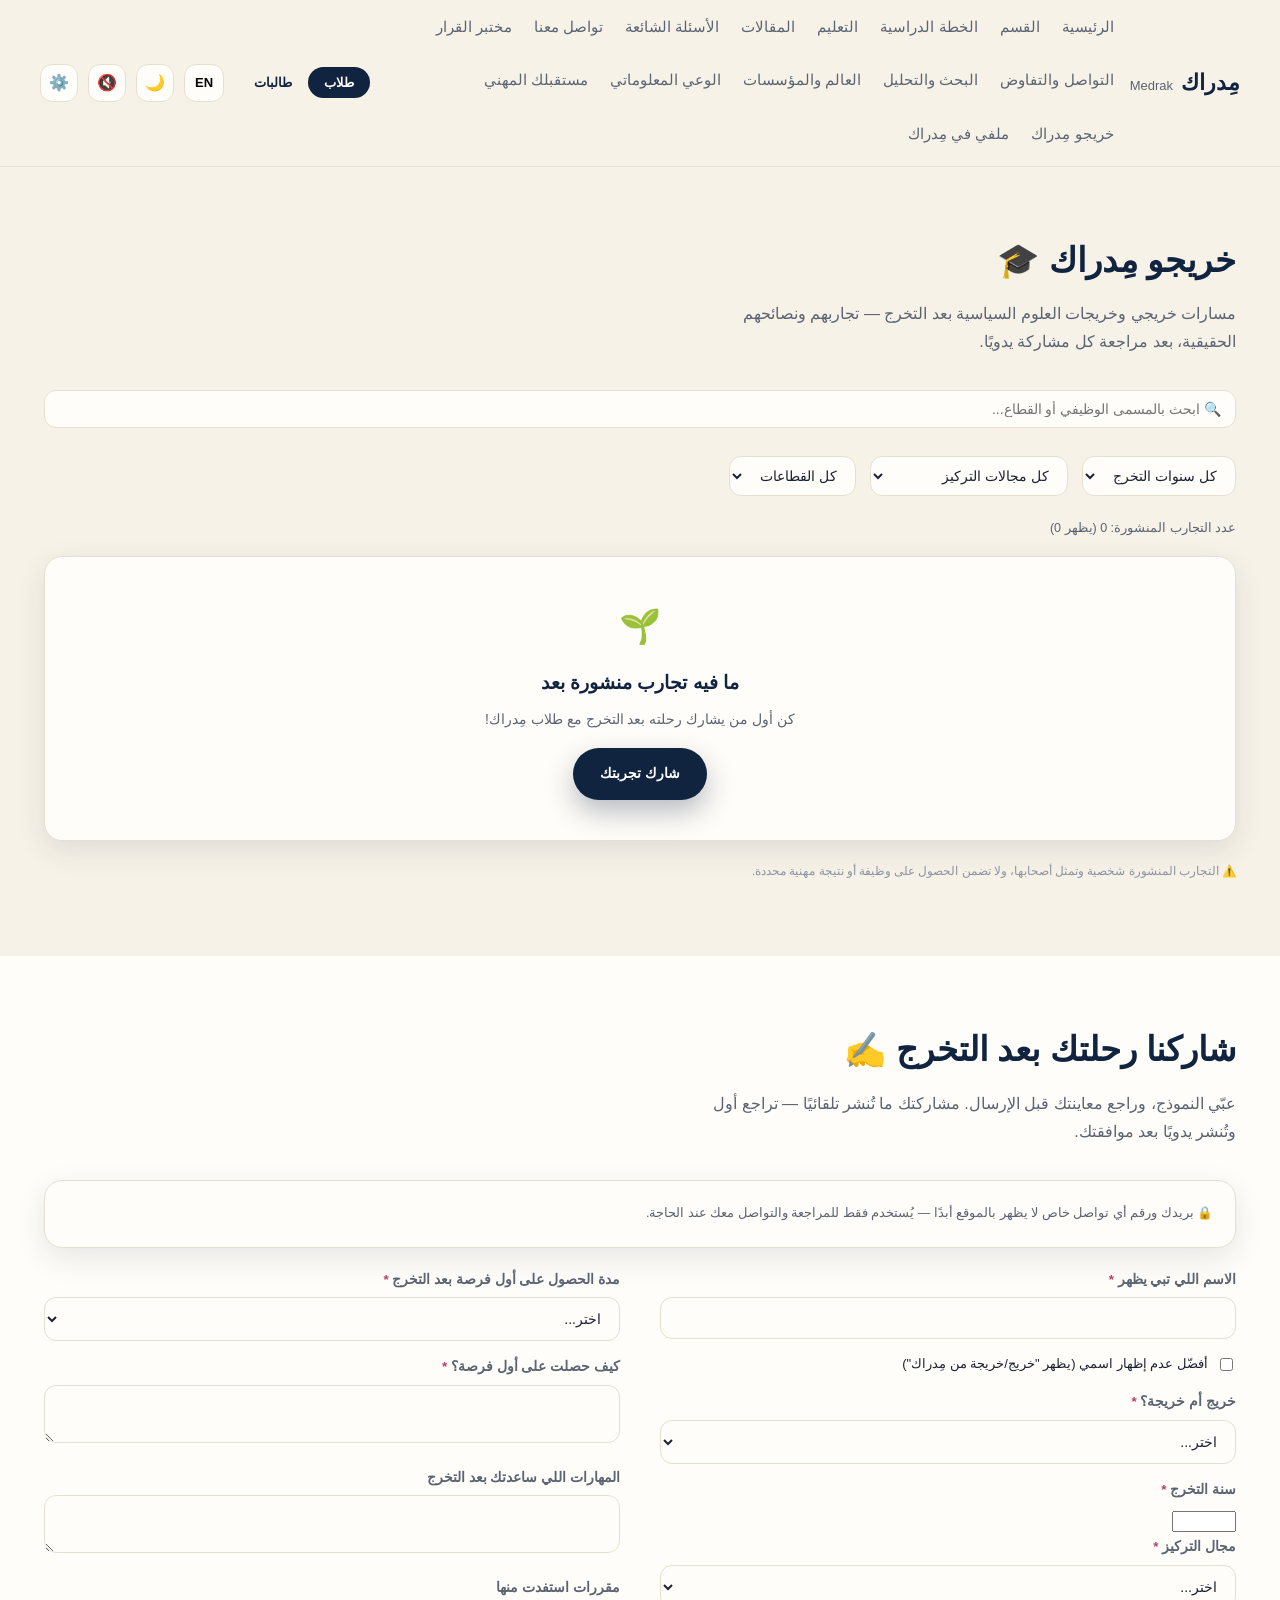
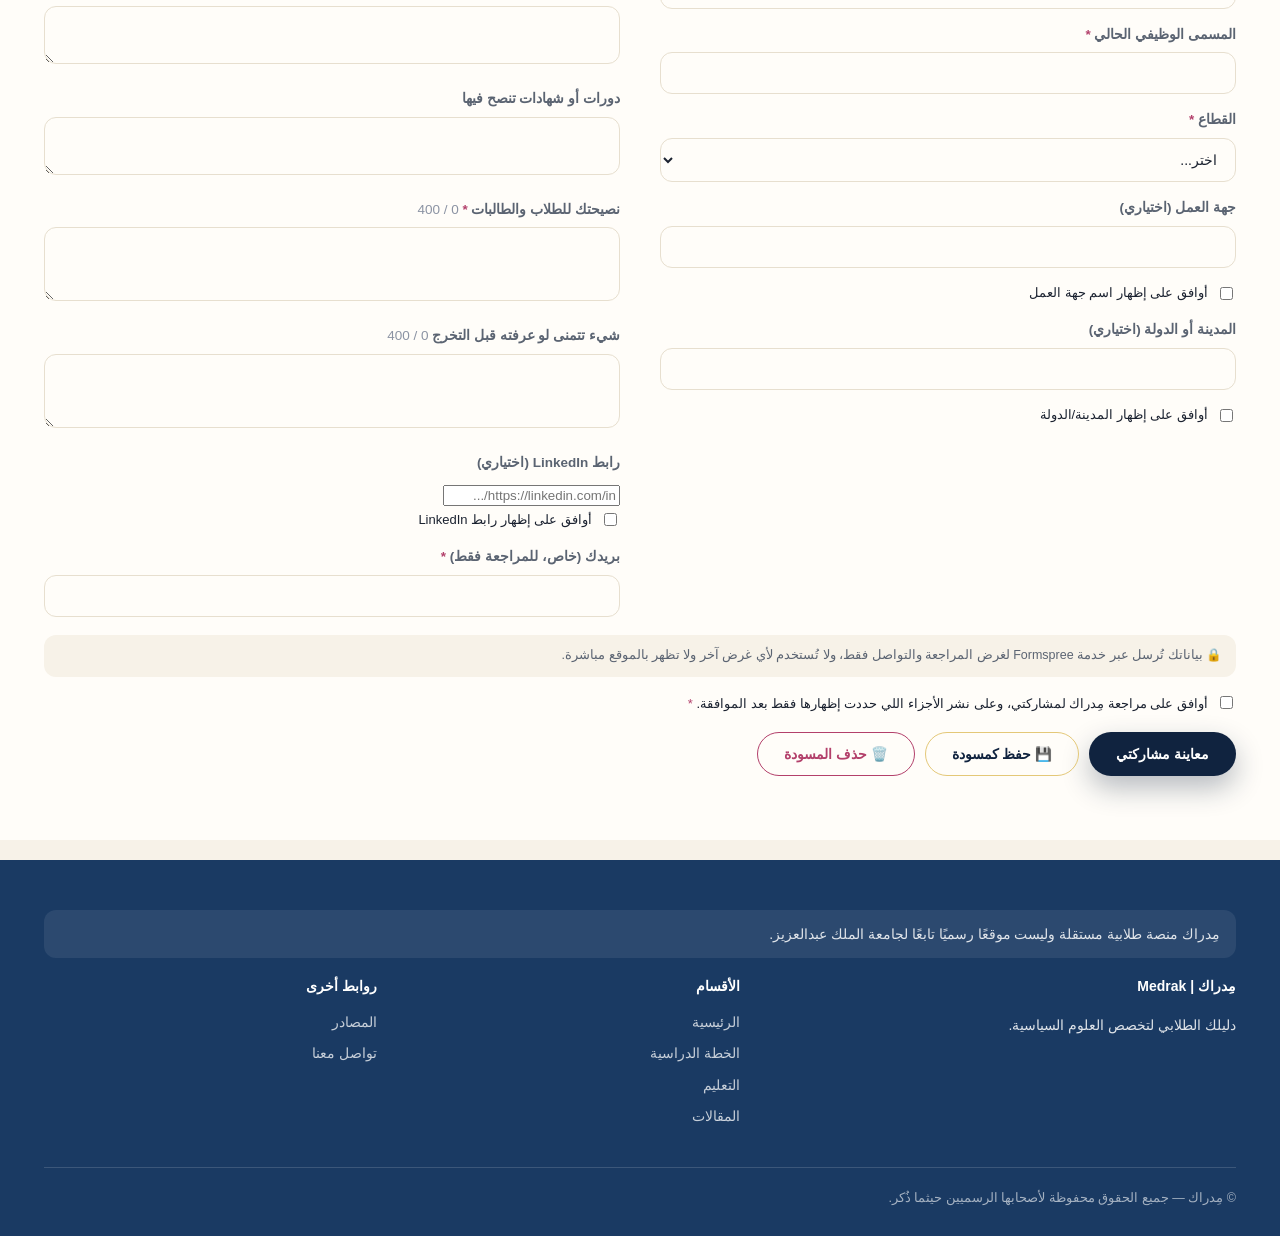
==== alumni.html @ d2faeb67 "EDIT" ====
<!DOCTYPE html>
<html lang="ar" dir="rtl">
<head>
<meta charset="UTF-8">
<meta name="viewport" content="width=device-width, initial-scale=1.0">
<title>خريجو مِدراك | Medrak Alumni</title>
<meta name="description" content="مسارات خريجي وخريجات العلوم السياسية بعد التخرج، وشارك تجربتك مع طلاب مِدراك.">
<script>
(function(){
  try {
    var theme = JSON.parse(localStorage.getItem('medrak_theme')) || 'light';
    var gender = JSON.parse(localStorage.getItem('medrak_gender')) || false;
    var lang = JSON.parse(localStorage.getItem('medrak_lang')) || 'ar';
    document.documentElement.setAttribute('data-theme', theme);
    document.documentElement.setAttribute('data-gender', gender ? 'female' : 'male');
    document.documentElement.setAttribute('lang', lang);
  } catch(e){}
})();
</script>
<link rel="stylesheet" href="assets/style.css">
</head>
<body style="margin:0">
<div id="particle-field"></div>
<div id="scroll-progress"></div>
<div id="medrak-root">
<a href="#main" class="skip-link">تخطَّ إلى المحتوى</a>

<header class="site">
  <div class="wrap nav-inner">
    <a href="index.html" class="brand" style="text-decoration:none">مِدراك <small>Medrak</small></a>
    <nav class="links">
      <a href="index.html" data-ar="الرئيسية" data-en="Home">الرئيسية</a>
      <a href="index.html#kau" data-ar="القسم" data-en="Department">القسم</a>
      <a href="study-plan.html" data-ar="الخطة الدراسية" data-en="Study Plan">الخطة الدراسية</a>
      <a href="education.html" data-ar="التعليم" data-en="Learning">التعليم</a>
      <a href="articles.html" data-ar="المقالات" data-en="Articles">المقالات</a>
      <a href="index.html#faq" data-ar="الأسئلة الشائعة" data-en="FAQ">الأسئلة الشائعة</a>
      <a href="index.html#contact" data-ar="تواصل معنا" data-en="Contact">تواصل معنا</a>
      <a href="decision-lab.html" data-ar="مختبر القرار" data-en="Decision Lab">مختبر القرار</a>
      <a href="communication.html" data-ar="التواصل والتفاوض" data-en="Communication &amp; Negotiation">التواصل والتفاوض</a>
      <a href="research-lab.html" data-ar="البحث والتحليل" data-en="Research &amp; Analysis">البحث والتحليل</a>
      <a href="world-institutions.html" data-ar="العالم والمؤسسات" data-en="World &amp; Institutions">العالم والمؤسسات</a>
      <a href="media-literacy.html" data-ar="الوعي المعلوماتي" data-en="Media Literacy">الوعي المعلوماتي</a>
      <a href="career.html" data-ar="مستقبلك المهني" data-en="Your Career">مستقبلك المهني</a>
      <a href="alumni.html" data-ar="خريجو مِدراك" data-en="Medrak Alumni">خريجو مِدراك</a>
      <a href="profile.html" data-ar="ملفي في مِدراك" data-en="My Profile">ملفي في مِدراك</a>
    </nav>
    <div class="nav-actions">
      <button class="menu-toggle" id="menuToggle" aria-label="فتح القائمة" aria-expanded="false">☰</button>
      <div class="gender-toggle" role="group" aria-label="اختر طلاب أو طالبات">
        <button class="gender-btn active" id="genderMale" aria-pressed="true">طلاب</button>
        <button class="gender-btn" id="genderFemale" aria-pressed="false">طالبات</button>
      </div>
      <button class="icon-btn" id="langToggle" aria-label="Switch language" style="width:auto;padding:0 10px;font-size:13px;font-weight:700">EN</button>
      <button class="icon-btn" id="darkToggle" aria-label="تبديل الوضع الداكن">🌙</button>
      <button class="icon-btn" id="muteToggle" aria-label="كتم/تفعيل الأصوات">🔇</button>
    </div>
  </div>
</header>

<main id="main">

  <!-- ===== وين وصلوا خريجونا ===== -->
  <section>
    <div class="wrap">
      <h2 class="section-title" data-ar="خريجو مِدراك 🎓" data-en="Medrak Alumni 🎓">خريجو مِدراك 🎓</h2>
      <p class="section-sub" data-ar="مسارات خريجي وخريجات العلوم السياسية بعد التخرج — تجاربهم ونصائحهم الحقيقية، بعد مراجعة كل مشاركة يدويًا." data-en="Where Political Science graduates ended up after graduation — their real experiences and advice, after each submission is manually reviewed.">مسارات خريجي وخريجات العلوم السياسية بعد التخرج — تجاربهم ونصائحهم الحقيقية، بعد مراجعة كل مشاركة يدويًا.</p>

      <div id="alumniAdviceCard" class="info-card" style="display:none;margin-bottom:20px;border-color:var(--teal)">
        <p style="margin:0 0 6px;font-size:12px;color:var(--teal-deep);font-weight:700">💡 نصيحة عشوائية من أحد الخريجين</p>
        <p id="alumniAdviceText" style="margin:0;font-size:14px"></p>
      </div>

      <div class="plan-controls">
        <input type="search" id="alumniSearch" data-ph-ar="🔍 ابحث بالمسمى الوظيفي أو القطاع..." data-ph-en="🔍 Search by job title or sector..." placeholder="🔍 ابحث بالمسمى الوظيفي أو القطاع...">
        <select id="alumniYearFilter"><option value="all">كل سنوات التخرج</option></select>
        <select id="alumniTrackFilter">
          <option value="all">كل مجالات التركيز</option>
          <option value="ipe">الاقتصاد السياسي العالمي</option>
          <option value="ppd">السياسة العامة والتنمية</option>
          <option value="other">عام / غير محدد</option>
        </select>
        <select id="alumniSectorFilter"><option value="all">كل القطاعات</option></select>
      </div>

      <p style="font-size:12.5px;color:var(--text-soft);margin-bottom:16px" id="alumniCount"></p>

      <div class="grid-cards" id="alumniCards"></div>
      <div id="alumniEmpty" style="display:none;text-align:center;padding:40px 20px" class="info-card">
        <div style="font-size:34px;margin-bottom:10px">🌱</div>
        <h3 style="margin:0 0 8px;color:var(--purple)">ما فيه تجارب منشورة بعد</h3>
        <p style="margin:0 0 16px;color:var(--text-soft);font-size:14px">كن أول من يشارك رحلته بعد التخرج مع طلاب مِدراك!</p>
        <a href="#alumniForm" class="btn btn-primary" data-m="شارك تجربتك" data-f="شاركي تجربتك" data-en="Share Your Experience">شارك تجربتك</a>
      </div>

      <p style="font-size:11.5px;color:var(--text-faint);margin-top:20px">⚠️ التجارب المنشورة شخصية وتمثل أصحابها، ولا تضمن الحصول على وظيفة أو نتيجة مهنية محددة.</p>
    </div>
  </section>

  <!-- ===== نموذج المشاركة ===== -->
  <section id="alumniForm" class="alt">
    <div class="wrap">
      <h2 class="section-title" data-ar="شاركنا رحلتك بعد التخرج ✍️" data-en="Share Your Journey After Graduation ✍️">شاركنا رحلتك بعد التخرج ✍️</h2>
      <p class="section-sub" data-ar="عبّي النموذج، وراجع معاينتك قبل الإرسال. مشاركتك ما تُنشر تلقائيًا — تراجع أول وتُنشر يدويًا بعد موافقتك." data-en="Fill in the form and review your preview before sending. Your submission is not published automatically — it is reviewed first and published manually after your approval.">عبّي النموذج، وراجع معاينتك قبل الإرسال. مشاركتك ما تُنشر تلقائيًا — تراجع أول وتُنشر يدويًا بعد موافقتك.</p>

      <div class="info-card" style="margin-bottom:20px">
        <p style="margin:0;font-size:12.5px;color:var(--text-soft)">🔒 بريدك ورقم أي تواصل خاص لا يظهر بالموقع أبدًا — يُستخدم فقط للمراجعة والتواصل معك عند الحاجة.</p>
      </div>

      <div id="alumniFormView">
        <form id="alumniFormEl" class="native-form">
          <div class="two-col">
            <div>
              <label class="field-label">الاسم اللي تبي يظهر <span style="color:var(--wrong-text)">*</span></label>
              <input type="text" id="af_name" maxlength="60" required>
              <label style="display:flex;align-items:center;gap:8px;font-size:13px;margin-bottom:14px">
                <input type="checkbox" id="af_anonymous" style="width:auto"> أفضّل عدم إظهار اسمي (يظهر "خريج/خريجة من مِدراك")
              </label>

              <label class="field-label">خريج أم خريجة؟ <span style="color:var(--wrong-text)">*</span></label>
              <select id="af_gender" class="form-select" required>
                <option value="">اختر...</option><option value="grad_m">خريج</option><option value="grad_f">خريجة</option>
              </select>

              <label class="field-label">سنة التخرج <span style="color:var(--wrong-text)">*</span></label>
              <input type="number" id="af_year" min="2000" max="2026" required>

              <label class="field-label">مجال التركيز <span style="color:var(--wrong-text)">*</span></label>
              <select id="af_track" class="form-select" required>
                <option value="">اختر...</option>
                <option value="ipe">الاقتصاد السياسي العالمي</option>
                <option value="ppd">السياسة العامة والتنمية</option>
                <option value="other">عام / تخرجت قبل تحديد المسارات</option>
              </select>

              <label class="field-label">المسمى الوظيفي الحالي <span style="color:var(--wrong-text)">*</span></label>
              <input type="text" id="af_title" maxlength="80" required>

              <label class="field-label">القطاع <span style="color:var(--wrong-text)">*</span></label>
              <select id="af_sector" class="form-select" required>
                <option value="">اختر...</option>
                <option value="government">حكومي</option><option value="private">خاص</option>
                <option value="nonprofit">غير ربحي</option><option value="academic">أكاديمي</option>
                <option value="grad">دراسات عليا</option><option value="other">أخرى</option>
              </select>

              <label class="field-label">جهة العمل (اختياري)</label>
              <input type="text" id="af_employer" maxlength="80">
              <label style="display:flex;align-items:center;gap:8px;font-size:13px;margin-bottom:14px">
                <input type="checkbox" id="af_employer_show" style="width:auto"> أوافق على إظهار اسم جهة العمل
              </label>

              <label class="field-label">المدينة أو الدولة (اختياري)</label>
              <input type="text" id="af_location" maxlength="60">
              <label style="display:flex;align-items:center;gap:8px;font-size:13px;margin-bottom:14px">
                <input type="checkbox" id="af_location_show" style="width:auto"> أوافق على إظهار المدينة/الدولة
              </label>
            </div>

            <div>
              <label class="field-label">مدة الحصول على أول فرصة بعد التخرج <span style="color:var(--wrong-text)">*</span></label>
              <select id="af_duration" class="form-select" required>
                <option value="">اختر...</option>
                <option value="lt1">أقل من شهر</option><option value="1-3">1 إلى 3 أشهر</option>
                <option value="3-6">3 إلى 6 أشهر</option><option value="6-12">6 إلى 12 شهر</option>
                <option value="gt12">أكثر من سنة</option>
              </select>

              <label class="field-label">كيف حصلت على أول فرصة؟ <span style="color:var(--wrong-text)">*</span></label>
              <textarea id="af_how" rows="2" maxlength="300" required></textarea>

              <label class="field-label">المهارات اللي ساعدتك بعد التخرج</label>
              <textarea id="af_skills" rows="2" maxlength="300"></textarea>

              <label class="field-label">مقررات استفدت منها</label>
              <textarea id="af_courses" rows="2" maxlength="300"></textarea>

              <label class="field-label">دورات أو شهادات تنصح فيها</label>
              <textarea id="af_certs" rows="2" maxlength="300"></textarea>

              <label class="field-label">نصيحتك للطلاب والطالبات <span style="color:var(--wrong-text)">*</span> <span id="af_advice_count" style="color:var(--text-faint);font-weight:400"></span></label>
              <textarea id="af_advice" rows="3" maxlength="400" required></textarea>

              <label class="field-label">شيء تتمنى لو عرفته قبل التخرج <span id="af_wish_count" style="color:var(--text-faint);font-weight:400"></span></label>
              <textarea id="af_wish" rows="3" maxlength="400"></textarea>

              <label class="field-label">رابط LinkedIn (اختياري)</label>
              <input type="url" id="af_linkedin" placeholder="https://linkedin.com/in/...">
              <label style="display:flex;align-items:center;gap:8px;font-size:13px;margin-bottom:14px">
                <input type="checkbox" id="af_linkedin_show" style="width:auto"> أوافق على إظهار رابط LinkedIn
              </label>

              <label class="field-label">بريدك (خاص، للمراجعة فقط) <span style="color:var(--wrong-text)">*</span></label>
              <input type="email" id="af_email" required>
            </div>
          </div>

          <div class="privacy-note" style="margin-bottom:16px">🔒 بياناتك تُرسل عبر خدمة Formspree لغرض المراجعة والتواصل فقط، ولا تُستخدم لأي غرض آخر ولا تظهر بالموقع مباشرة.</div>

          <label style="display:flex;align-items:start;gap:8px;font-size:13px;margin-bottom:16px">
            <input type="checkbox" id="af_consent" style="width:auto;margin-top:3px" required>
            <span>أوافق على مراجعة مِدراك لمشاركتي، وعلى نشر الأجزاء اللي حددت إظهارها فقط بعد الموافقة. <span style="color:var(--wrong-text)">*</span></span>
          </label>

          <div style="display:flex;gap:10px;flex-wrap:wrap">
            <button type="button" class="btn btn-primary" id="af_previewBtn">معاينة مشاركتي</button>
            <button type="button" class="btn btn-outline" id="af_saveDraftBtn">💾 حفظ كمسودة</button>
            <button type="button" class="btn btn-outline" id="af_deleteDraftBtn" style="border-color:var(--wrong-text);color:var(--wrong-text)">🗑️ حذف المسودة</button>
          </div>
          <p id="af_draftMsg" style="display:none;font-size:12.5px;color:var(--teal-deep);margin-top:10px"></p>
        </form>
      </div>

      <!-- ===== المعاينة ===== -->
      <div id="alumniPreviewView" style="display:none">
        <div class="info-card" style="margin-bottom:16px">
          <h3 style="margin:0 0 12px;color:var(--purple)">معاينة مشاركتك</h3>
          <div id="alumniPreviewBody" style="font-size:13.5px;line-height:1.9"></div>
        </div>
        <p style="font-size:12.5px;color:var(--text-soft);margin-bottom:14px">📌 لن تظهر مشاركتك في الموقع تلقائيًا — سيتم إرسالها للمراجعة، ولن يُنشر منها إلا ما وافقت على عرضه.</p>
        <div style="display:flex;gap:10px;flex-wrap:wrap">
          <button class="btn btn-outline" id="af_backToEditBtn">⬅️ رجوع للتعديل</button>
          <button class="btn btn-primary" id="af_submitBtn">إرسال المشاركة للمراجعة</button>
          <button class="btn btn-outline" id="af_copyBtn">📋 نسخ المشاركة (بديل احتياطي)</button>
        </div>
        <p id="af_statusMsg" style="display:none;margin-top:14px;font-size:13.5px"></p>
      </div>
    </div>
  </section>

</main>

<footer class="site">
  <div class="wrap">
    <div class="foot-notice" data-ar="مِدراك منصة طلابية مستقلة وليست موقعًا رسميًا تابعًا لجامعة الملك عبدالعزيز." data-en="Medrak is an independent student platform and not an official King Abdulaziz University website.">مِدراك منصة طلابية مستقلة وليست موقعًا رسميًا تابعًا لجامعة الملك عبدالعزيز.</div>
    <div class="foot-grid">
      <div>
        <h5>مِدراك | Medrak</h5>
        <p style="max-width:32ch" data-ar="دليلك الطلابي لتخصص العلوم السياسية." data-en="Your student guide to the Political Science major.">دليلك الطلابي لتخصص العلوم السياسية.</p>
      </div>
      <div>
        <h5 data-ar="الأقسام" data-en="Sections">الأقسام</h5>
        <a href="index.html" data-ar="الرئيسية" data-en="Home">الرئيسية</a>
        <a href="study-plan.html" data-ar="الخطة الدراسية" data-en="Study Plan">الخطة الدراسية</a>
        <a href="education.html" data-ar="التعليم" data-en="Learning">التعليم</a>
        <a href="articles.html" data-ar="المقالات" data-en="Articles">المقالات</a>
      </div>
      <div>
        <h5 data-ar="روابط أخرى" data-en="Other Links">روابط أخرى</h5>
        <a href="index.html#sources" data-ar="المصادر" data-en="Sources">المصادر</a>
        <a href="index.html#contact" data-ar="تواصل معنا" data-en="Contact">تواصل معنا</a>
      </div>
    </div>
    <div class="foot-bottom" data-ar="© مِدراك — جميع الحقوق محفوظة لأصحابها الرسميين حيثما ذُكر." data-en="© Medrak — All rights reserved to their respective official owners where noted.">© مِدراك — جميع الحقوق محفوظة لأصحابها الرسميين حيثما ذُكر.</div>
  </div>
</footer>

<button class="back-top" id="backTop" aria-label="عودة للأعلى">↑</button>

<script src="assets/store.js"></script>
<script src="assets/common.js"></script>
<script>
(function(){
  const FORMSPREE_ENDPOINT = 'https://formspree.io/f/mljdrjly'; /* نفس رابط نموذجي التقييم والتواصل الموجودين مسبقًا */

  /* ============================================================
     عرض تجارب الخريجين المعتمدة (من data/alumni.json)
     ============================================================ */
  let alumniList = [];
  fetch('data/alumni.json').then(r => r.json()).then(data => {
    alumniList = data || [];
    populateFilters();
    renderAlumniCards();
    showRandomAdvice();
  }).catch(() => { alumniList = []; renderAlumniCards(); });

  const sectorLabels = { government:'حكومي', private:'خاص', nonprofit:'غير ربحي', academic:'أكاديمي', grad:'دراسات عليا', other:'أخرى' };
  const trackLabels = { ipe:'الاقتصاد السياسي العالمي', ppd:'السياسة العامة والتنمية', other:'عام' };

  function populateFilters(){
    const years = [...new Set(alumniList.map(a => a.year))].sort((a,b) => b-a);
    const yearSel = document.getElementById('alumniYearFilter');
    years.forEach(y => { const opt = document.createElement('option'); opt.value = y; opt.textContent = y; yearSel.appendChild(opt); });
    const sectors = [...new Set(alumniList.map(a => a.sector))];
    const sectorSel = document.getElementById('alumniSectorFilter');
    sectors.forEach(s => { const opt = document.createElement('option'); opt.value = s; opt.textContent = sectorLabels[s] || s; sectorSel.appendChild(opt); });
  }

  function renderAlumniCards(){
    const f = document.getElementById('alumniSearch').value.trim().toLowerCase();
    const yearF = document.getElementById('alumniYearFilter').value;
    const trackF = document.getElementById('alumniTrackFilter').value;
    const sectorF = document.getElementById('alumniSectorFilter').value;
    const filtered = alumniList.filter(a =>
      (!f || (a.title||'').toLowerCase().includes(f) || (a.sector_label||'').toLowerCase().includes(f)) &&
      (yearF === 'all' || String(a.year) === yearF) &&
      (trackF === 'all' || a.track === trackF) &&
      (sectorF === 'all' || a.sector === sectorF)
    ).sort((a,b) => b.year - a.year);

    document.getElementById('alumniCount').textContent = 'عدد التجارب المنشورة: ' + alumniList.length + ' (يظهر ' + filtered.length + ')';
    const cardsBox = document.getElementById('alumniCards');
    cardsBox.innerHTML = '';
    document.getElementById('alumniEmpty').style.display = alumniList.length === 0 ? 'block' : 'none';
    if (alumniList.length === 0) return;

    filtered.forEach(a => {
      const card = document.createElement('div');
      card.className = 'field-card';
      card.innerHTML =
        '<div class="emoji">🎓</div><h3>' + (a.display_name || 'خريج/ة من مِدراك') + '</h3>' +
        '<p><b>' + a.title + '</b> — ' + (sectorLabels[a.sector]||a.sector) + '</p>' +
        '<p style="font-size:12px;color:var(--text-faint)">تخرج ' + a.year + ' — ' + (trackLabels[a.track]||a.track) + (a.location ? ' — ' + a.location : '') + '</p>' +
        (a.advice ? '<p style="font-size:12.5px;margin-top:8px">💡 ' + a.advice + '</p>' : '') +
        (a.linkedin ? '<a class="source-link" href="'+a.linkedin+'" target="_blank" rel="noopener" style="display:inline-block;margin-top:8px">LinkedIn ↗</a>' : '');
      cardsBox.appendChild(card);
    });
  }
  function showRandomAdvice(){
    const withAdvice = alumniList.filter(a => a.advice);
    if (withAdvice.length === 0) return;
    const pick = withAdvice[Math.floor(Math.random()*withAdvice.length)];
    document.getElementById('alumniAdviceText').textContent = pick.advice;
    document.getElementById('alumniAdviceCard').style.display = 'block';
  }
  ['alumniSearch','alumniYearFilter','alumniTrackFilter','alumniSectorFilter'].forEach(id => {
    document.getElementById(id).addEventListener('input', renderAlumniCards);
    document.getElementById(id).addEventListener('change', renderAlumniCards);
  });

  /* ============================================================
     نموذج المشاركة — معاينة قبل الإرسال، حفظ مسودة، إرسال عبر Formspree
     ============================================================ */
  const DRAFT_KEY = 'alumniDraft';
  const fields = ['af_name','af_anonymous','af_gender','af_year','af_track','af_title','af_sector','af_employer','af_employer_show','af_location','af_location_show','af_duration','af_how','af_skills','af_courses','af_certs','af_advice','af_wish','af_linkedin','af_linkedin_show','af_email','af_consent'];

  function getFormData(){
    const data = {};
    fields.forEach(id => {
      const el = document.getElementById(id);
      data[id] = el.type === 'checkbox' ? el.checked : el.value;
    });
    return data;
  }
  function setFormData(data){
    fields.forEach(id => {
      const el = document.getElementById(id);
      if (!(id in data)) return;
      if (el.type === 'checkbox') el.checked = data[id]; else el.value = data[id];
    });
  }

  ['af_advice','af_wish'].forEach(id => {
    const el = document.getElementById(id);
    const counter = document.getElementById(id + '_count');
    function update(){ counter.textContent = el.value.length + ' / ' + el.maxLength; }
    el.addEventListener('input', update); update();
  });

  document.getElementById('af_saveDraftBtn').addEventListener('click', function(){
    MedrakStore.set(DRAFT_KEY, getFormData());
    const msg = document.getElementById('af_draftMsg');
    msg.textContent = '💾 تم حفظ مسودتك محليًا.'; msg.style.display = 'block';
  });
  document.getElementById('af_deleteDraftBtn').addEventListener('click', function(){
    MedrakStore.set(DRAFT_KEY, null);
    const msg = document.getElementById('af_draftMsg');
    msg.textContent = '🗑️ تم حذف المسودة.'; msg.style.display = 'block';
  });
  const savedDraft = MedrakStore.get(DRAFT_KEY, null);
  if (savedDraft) setFormData(savedDraft);

  function validateEmail(email){ return /^[^\s@]+@[^\s@]+\.[^\s@]+$/.test(email); }
  function validateUrl(url){ return !url || /^https?:\/\/.+/.test(url); }

  document.getElementById('af_previewBtn').addEventListener('click', function(){
    const d = getFormData();
    const required = ['af_name','af_gender','af_year','af_track','af_title','af_sector','af_duration','af_how','af_advice','af_email'];
    const missing = required.filter(id => !d[id]);
    if (missing.length > 0) { alert('في حقول مطلوبة ناقصة — راجع الحقول المعلّمة بـ *'); return; }
    if (!validateEmail(d.af_email)) { alert('تأكد إن بريدك الإلكتروني صحيح.'); return; }
    if (!validateUrl(d.af_linkedin)) { alert('رابط LinkedIn لازم يبدأ بـ https://'); return; }
    if (!d.af_consent) { alert('لازم توافق على سياسة المراجعة والنشر أول.'); return; }

    const displayName = d.af_anonymous ? (d.af_gender === 'grad_f' ? 'خريجة من مِدراك' : 'خريج من مِدراك') : d.af_name;
    const body =
      '<p><b>الاسم المعروض:</b> ' + displayName + '</p>' +
      '<p><b>سنة التخرج:</b> ' + d.af_year + ' — <b>مجال التركيز:</b> ' + (trackLabels[d.af_track]||d.af_track) + '</p>' +
      '<p><b>المسمى الوظيفي:</b> ' + d.af_title + ' — <b>القطاع:</b> ' + (sectorLabels[d.af_sector]||d.af_sector) + '</p>' +
      (d.af_employer_show && d.af_employer ? '<p><b>جهة العمل:</b> ' + d.af_employer + '</p>' : '') +
      (d.af_location_show && d.af_location ? '<p><b>الموقع:</b> ' + d.af_location + '</p>' : '') +
      '<p><b>مدة الحصول على أول فرصة:</b> ' + d.af_duration + '</p>' +
      '<p><b>كيف حصل عليها:</b> ' + d.af_how + '</p>' +
      (d.af_skills ? '<p><b>مهارات مفيدة:</b> ' + d.af_skills + '</p>' : '') +
      (d.af_courses ? '<p><b>مقررات مفيدة:</b> ' + d.af_courses + '</p>' : '') +
      (d.af_certs ? '<p><b>دورات موصى بها:</b> ' + d.af_certs + '</p>' : '') +
      '<p><b>النصيحة:</b> ' + d.af_advice + '</p>' +
      (d.af_wish ? '<p><b>تمنى لو عرف قبل التخرج:</b> ' + d.af_wish + '</p>' : '') +
      (d.af_linkedin_show && d.af_linkedin ? '<p><b>LinkedIn:</b> ' + d.af_linkedin + '</p>' : '') +
      '<p style="color:var(--text-faint);font-size:12px">🔒 البريد وأي معلومة خاصة ما راح تظهر بالموقع.</p>';
    document.getElementById('alumniPreviewBody').innerHTML = body;
    document.getElementById('alumniFormView').style.display = 'none';
    document.getElementById('alumniPreviewView').style.display = 'block';
    window.scrollTo({top: document.getElementById('alumniPreviewView').offsetTop - 80, behavior: 'smooth'});
  });

  document.getElementById('af_backToEditBtn').addEventListener('click', function(){
    document.getElementById('alumniPreviewView').style.display = 'none';
    document.getElementById('alumniFormView').style.display = 'block';
  });

  let submitting = false;
  document.getElementById('af_submitBtn').addEventListener('click', function(){
    if (submitting) return;
    submitting = true;
    const btn = this;
    btn.disabled = true; btn.textContent = 'جاري الإرسال...';
    const statusMsg = document.getElementById('af_statusMsg');
    statusMsg.style.display = 'none';

    const d = getFormData();
    const payload = new FormData();
    payload.append('form_type', 'alumni_submission');
    payload.append('لغة_النموذج', window.medrakState.lang === 'en' ? 'English' : 'عربي');
    payload.append('وضع_طلاب_طالبات', window.medrakState.isFemale ? 'طالبات' : 'طلاب');
    payload.append('تاريخ_الإرسال', new Date().toISOString());
    payload.append('الاسم_المعروض', d.af_anonymous ? '(مجهول)' : d.af_name);
    payload.append('خريج_أم_خريجة', d.af_gender === 'grad_f' ? 'خريجة' : 'خريج');
    payload.append('سنة_التخرج', d.af_year);
    payload.append('مجال_التركيز', trackLabels[d.af_track]||d.af_track);
    payload.append('المسمى_الوظيفي', d.af_title);
    payload.append('القطاع', sectorLabels[d.af_sector]||d.af_sector);
    if (d.af_employer) payload.append('جهة_العمل', d.af_employer + (d.af_employer_show ? ' (موافق على النشر)' : ' (لا يُنشر)'));
    if (d.af_location) payload.append('الموقع', d.af_location + (d.af_location_show ? ' (موافق على النشر)' : ' (لا يُنشر)'));
    payload.append('مدة_أول_فرصة', d.af_duration);
    payload.append('كيف_حصل_عليها', d.af_how);
    if (d.af_skills) payload.append('مهارات_مفيدة', d.af_skills);
    if (d.af_courses) payload.append('مقررات_مفيدة', d.af_courses);
    if (d.af_certs) payload.append('دورات_موصى_بها', d.af_certs);
    payload.append('النصيحة', d.af_advice);
    if (d.af_wish) payload.append('تمنى_لو_عرف', d.af_wish);
    if (d.af_linkedin) payload.append('LinkedIn', d.af_linkedin + (d.af_linkedin_show ? ' (موافق على النشر)' : ' (لا يُنشر)'));
    payload.append('البريد_للمراجعة', d.af_email);
    payload.append('_subject', 'مشاركة خريج جديد في مِدراك');

    fetch(FORMSPREE_ENDPOINT, { method:'POST', body: payload, headers: {'Accept':'application/json'} })
      .then(res => {
        submitting = false; btn.disabled = false; btn.textContent = 'إرسال المشاركة للمراجعة';
        if (res.ok) {
          statusMsg.style.color = 'var(--correct-text)';
          statusMsg.textContent = 'تم استلام مشاركتك بنجاح وستتم مراجعتها قبل عرضها في الموقع، شكرًا لمشاركة تجربتك مع طلاب وطالبات مِدراك 🌟';
          statusMsg.style.display = 'block';
          MedrakStore.set(DRAFT_KEY, null);
          if (window.medrakSound) window.medrakSound.play('achievement');
          if (window.medrakConfetti) window.medrakConfetti();
        } else {
          statusMsg.style.color = 'var(--wrong-text)';
          statusMsg.textContent = '⚠️ صار خطأ أثناء الإرسال. إجاباتك محفوظة، جرّب تضغط إرسال مرة ثانية.';
          statusMsg.style.display = 'block';
        }
      })
      .catch(() => {
        submitting = false; btn.disabled = false; btn.textContent = 'إرسال المشاركة للمراجعة';
        statusMsg.style.color = 'var(--wrong-text)';
        statusMsg.textContent = '⚠️ تحقق من اتصالك بالإنترنت وحاول مرة ثانية. إجاباتك محفوظة ومحد يمسحها.';
        statusMsg.style.display = 'block';
      });
  });

  document.getElementById('af_copyBtn').addEventListener('click', function(){
    const text = document.getElementById('alumniPreviewBody').innerText;
    navigator.clipboard.writeText(text).then(() => alert('تم نسخ مشاركتك — تقدر تلصقها وترسلها يدويًا لو حاب.'));
  });

})();
</script>
</div>
</body>
</html>
---- assets/style.css ----
/* =====================================================================
   مِدراك | Medrak — إعادة تصميم كاملة باعتماد نظام Sanaa Sciences Design System
   نفس بنية المتغيرات وأسماءها حرفيًا، مع لوحة ألوان مِدراك الخاصة (بنفسجي/تركواز)
   ولوحة موازية لوضع "طالبات" (بورجندي/وردي) بنفس آلية الوضع الداكن تمامًا.
   ===================================================================== */

/* لا نعتمد على أي خط خارجي (Google Fonts أو غيره) امتثالًا لشرط "بدون CDN" —
   نستخدم فقط الخطوط المثبّتة أصلًا على أنظمة التشغيل (لا تحتاج تحميل أو اتصال إنترنت). */
:root {
  --font-ar-head: 'Segoe UI', Tahoma, Arial, sans-serif;
  --font-ar-body: 'Segoe UI', Tahoma, Arial, sans-serif;
  --font-en-head: -apple-system, 'Segoe UI', Roboto, Arial, sans-serif;
  --font-en-body: -apple-system, 'Segoe UI', Roboto, Arial, sans-serif;
}

/* ===== 1) Design Tokens ===== */
:root {
  --purple:      #10233F;
  --purple-deep: #1A3A63;
  --purple-soft: #E4C878;
  --teal:        #C9A24B;
  --teal-deep:   #C9A24B;
  --blue:        #1D4ED8;
  --orange:      #F2600A;
  --yellow:      #F0B93E;
  --green:       #16A34A;
  --pink:        #F472B6;

  --bg:        #F7F2E8;
  --bg-alt:    #FFFDF9;
  --surface:   #FFFDF9;
  --surface-2: #F7F2E8;
  --line:      #E7DFCF;
  --text:      #1B2230;
  --text-soft: #5B6472;
  --text-faint:#8B93A3;
  --shadow:    0 10px 30px rgba(16,35,63,0.10);
  --shadow-lg: 0 20px 50px rgba(16,35,63,0.18);
  --focus:     var(--teal);
  --correct-bg:#E6F6EC; --correct-text:#1C7A3F;
  --wrong-bg:  #FDE9EF; --wrong-text:  #B3406B;

  --radius-lg: 26px;
  --radius-md: 18px;
  --radius-sm: 12px;
  --radius-pill: 999px;

  --ease: cubic-bezier(.22,.85,.4,1);
  --dur-fast: .2s;
  --dur-med:  .45s;
  --dur-slow: .8s;
}

:root[data-theme="dark"] {
  --bg:        #0D1626;
  --bg-alt:    #121D30;
  --surface:   #121D30;
  --surface-2: #0D1626;
  --line:      #223252;
  --text:      #EDEFF4;
  --text-soft: #A9B3C4;
  --text-faint:#7C8698;
  --shadow:    0 10px 30px rgba(0,0,0,0.35);
  --shadow-lg: 0 20px 50px rgba(0,0,0,0.45);
  --correct-bg:#143526; --correct-text:#6FE3A0;
  --wrong-bg:  #3A1B2E; --wrong-text:  #F291B4;
}

:root[data-gender="female"] {
  --purple:      #6B1626;
  --purple-deep: #8C1F35;
  --purple-soft: #F0B8C8;
  --teal:        #D98BA0;
  --teal-deep:   #D98BA0;
  --bg:        #FBF0F1;
  --bg-alt:    #FFFAFA;
  --surface:   #FFFAFA;
  --surface-2: #FBF0F1;
  --line:      #F0D9DD;
  --shadow:    0 10px 30px rgba(107,22,38,0.12);
  --shadow-lg: 0 20px 50px rgba(107,22,38,0.18);
  --focus:     var(--teal);
}
:root[data-gender="female"][data-theme="dark"] {
  --bg:        #1E0E12;
  --bg-alt:    #2A1319;
  --surface:   #2A1319;
  --surface-2: #1E0E12;
  --line:      #4A222A;
  --text:      #F6EBEC;
  --text-soft: #C9A9AF;
  --text-faint:#9C7F8A;
}

/* ===== 2) Reset + إعداد الصفحة ===== */
html { scroll-behavior: smooth; overflow-x: hidden; max-width: 100%; }
html[lang="en"] #medrak-root { font-family: var(--font-en-body); }
html[lang="en"] #medrak-root h1, html[lang="en"] #medrak-root h2, html[lang="en"] #medrak-root .brand { font-family: var(--font-en-head); }
.sr-only { position: absolute; width: 1px; height: 1px; padding: 0; margin: -1px; overflow: hidden; clip: rect(0,0,0,0); white-space: nowrap; }

#medrak-root {
  font-family: var(--font-ar-body);
  direction: rtl;
  background: var(--bg);
  color: var(--text);
  line-height: 1.75;
  -webkit-font-smoothing: antialiased;
  transition: background var(--dur-med) var(--ease), color var(--dur-med) var(--ease);
  position: relative; overflow-x: hidden; max-width: 100%;
}
#medrak-root * { box-sizing: border-box; }
#medrak-root img { max-width: 100%; display: block; }
#medrak-root a { color: inherit; }
#medrak-root .wrap { max-width: 1240px; margin: 0 auto; padding: 0 24px; }
#medrak-root h1, #medrak-root h2, #medrak-root h3, #medrak-root .brand { font-family: var(--font-ar-head); }

#medrak-root .skip-link {
  position: absolute; inset-inline-end: 10px; top: -60px; background: var(--purple); color: #fff;
  padding: 10px 16px; border-radius: var(--radius-sm); z-index: 999; transition: top var(--dur-fast);
}
#medrak-root .skip-link:focus { top: 10px; }
#medrak-root :focus-visible { outline: 3px solid var(--focus); outline-offset: 2px; }
@media (prefers-reduced-motion: reduce) {
  #medrak-root * { animation: none !important; transition: none !important; }
}

/* ===== خلفية زخرفية: حقل الجزيئات ===== */
#particle-field { position: fixed; inset: 0; z-index: 0; opacity: .22; pointer-events: none; overflow: hidden; }
:root[data-theme="dark"] #particle-field { opacity: .32; }
#particle-field span { position: absolute; width: 6px; height: 6px; border-radius: 50%; background: var(--purple); animation: drift 14s var(--ease) infinite; }
#particle-field span:nth-child(3n) { background: var(--teal); }
#particle-field span:nth-child(5n) { background: var(--pink); width: 4px; height: 4px; }
@keyframes drift { 0%{transform:translate(0,0) rotate(0);} 50%{transform:translate(14px,-18px) rotate(8deg);} 100%{transform:translate(0,0) rotate(0);} }

/* ===== شريط تقدّم القراءة ===== */
#scroll-progress { position: fixed; top: 0; inset-inline-start: 0; height: 3px; width: 0%; background: linear-gradient(90deg, var(--purple), var(--teal)); z-index: 100; transition: width .1s linear; }

/* ===== Reveal on scroll ===== */
#medrak-root main > section.reveal { opacity: 0; transform: translateY(26px); transition: opacity .7s var(--ease), transform .7s var(--ease); }
#medrak-root main > section.reveal.in { opacity: 1; transform: translateY(0); }

/* ===== Header ===== */
#medrak-root header.site { position: sticky; top: 0; z-index: 50; background: color-mix(in srgb, var(--bg) 90%, transparent); backdrop-filter: blur(8px); border-bottom: 1px solid var(--line); }
#medrak-root .nav-inner { display: flex; align-items: center; justify-content: space-between; padding: 14px 20px; gap: 16px; position: relative; }
#medrak-root .brand { display: flex; align-items: baseline; gap: 8px; font-weight: 800; font-size: 22px; color: var(--purple); }
#medrak-root .brand small { font-weight: 400; font-size: 13px; color: var(--text-soft); }
#medrak-root nav.links { display: flex; gap: 22px; font-size: 15px; flex-wrap: wrap; }
#medrak-root nav.links a { text-decoration: none; color: var(--text-soft); border-bottom: 2px solid transparent; padding-bottom: 3px; transition: color var(--dur-fast) var(--ease), border-color var(--dur-fast) var(--ease); }
#medrak-root nav.links a:hover { color: var(--purple); border-color: var(--teal); }
#medrak-root .nav-actions { display: flex; align-items: center; gap: 10px; }
#medrak-root .icon-btn { background: var(--surface); border: 1px solid var(--line); border-radius: var(--radius-sm); width: 38px; height: 38px; display: flex; align-items: center; justify-content: center; cursor: pointer; font-size: 16px; transition: transform var(--dur-fast) var(--ease), box-shadow var(--dur-fast) var(--ease); }
#medrak-root .icon-btn:hover { transform: translateY(-2px); box-shadow: var(--shadow); }
#medrak-root .gender-toggle { display: flex; background: var(--surface-2); padding: 4px; border-radius: var(--radius-pill); }
#medrak-root .gender-btn { padding: 8px 16px; font-size: 13px; font-weight: 700; border: none; background: transparent; color: var(--purple); cursor: pointer; font-family: inherit; border-radius: var(--radius-pill); transition: .25s var(--ease); }
#medrak-root .gender-btn.active { background: var(--purple); color: #fff; }
#medrak-root .menu-toggle { display: none; background: var(--surface); border: 1px solid var(--line); border-radius: var(--radius-sm); width: 38px; height: 38px; align-items: center; justify-content: center; cursor: pointer; font-size: 18px; }
@media (max-width: 900px) {
  #medrak-root .menu-toggle { display: flex; order: -1; }
  #medrak-root nav.links { display: none; position: absolute; top: 100%; inset-inline-start: 0; inset-inline-end: 0; background: var(--surface); flex-direction: column; gap: 0; padding: 6px 20px 14px; border-bottom: 1px solid var(--line); box-shadow: var(--shadow); z-index: 40; }
  #medrak-root nav.links.open { display: flex; }
  #medrak-root nav.links a { padding: 12px 4px; border-bottom: 1px solid var(--line); }
}

/* ===== Hero ===== */
#medrak-root .hero { padding: 72px 0 56px; position: relative; overflow: hidden; }
#medrak-root .hero::before { content: ""; position: absolute; inset-block-start: -40%; inset-inline-end: -10%; width: 480px; height: 480px; background: radial-gradient(circle, color-mix(in srgb, var(--teal) 25%, transparent), transparent 70%); pointer-events: none; }
#medrak-root .hero .wrap { position: relative; z-index: 1; }
#medrak-root .dates-strip { display: flex; gap: 10px; flex-wrap: wrap; justify-content: center; }
#medrak-root .date-chip { display: flex; align-items: center; gap: 8px; background: var(--surface); border: 1px solid var(--line); border-radius: var(--radius-pill); padding: 7px 14px; font-size: 12.5px; white-space: nowrap; }
#medrak-root .date-chip .dc-emoji { font-size: 15px; }
#medrak-root .date-chip .dc-name { color: var(--text-soft); }
#medrak-root .date-chip .dc-count { font-weight: 800; color: var(--teal-deep); }
#medrak-root .hero-grid { display: grid; grid-template-columns: 1.1fr 0.9fr; gap: 40px; align-items: center; }
@media (max-width: 900px) { #medrak-root .hero-grid { grid-template-columns: 1fr; } }
#medrak-root .hero h1 { font-size: clamp(34px, 5vw, 56px); margin: 0 0 6px; color: var(--purple); font-weight: 800; letter-spacing: -0.5px; }
#medrak-root .hero .tagline { font-size: clamp(19px, 2.4vw, 26px); color: var(--teal-deep); font-weight: 700; margin: 0 0 18px; }
#medrak-root .hero p.lead { font-size: 17px; color: var(--text-soft); max-width: 46ch; margin: 0 0 28px; }
#medrak-root .cta-row { display: flex; gap: 14px; flex-wrap: wrap; }

#medrak-root .btn { display: inline-flex; align-items: center; gap: 8px; padding: 13px 26px; border-radius: var(--radius-pill); font-weight: 700; font-size: 13.5px; text-decoration: none; border: 1.5px solid transparent; cursor: pointer; transition: .25s var(--ease); font-family: inherit; }
#medrak-root .btn-primary { background: var(--purple); color: #fff; box-shadow: 0 12px 28px color-mix(in srgb, var(--purple) 30%, transparent); }
#medrak-root .btn-primary:hover { transform: translateY(-2px); box-shadow: 0 16px 34px color-mix(in srgb, var(--purple) 38%, transparent); }
#medrak-root .btn-outline { border-color: var(--purple-soft); color: var(--purple); background: transparent; }
#medrak-root .btn-outline:hover { background: var(--surface-2); transform: translateY(-2px); }
#medrak-root .btn-teal { background: var(--teal); color: #fff; box-shadow: 0 12px 26px color-mix(in srgb, var(--teal) 28%, transparent); }

#medrak-root .hero-card { background: linear-gradient(160deg, var(--purple), var(--purple-deep)); border-radius: var(--radius-lg); padding: 30px; color: #fff; box-shadow: var(--shadow-lg); }
#medrak-root .hero-card .stat { display: flex; justify-content: space-between; padding: 12px 0; border-bottom: 1px solid rgba(255,255,255,0.15); font-size: 14px; }
#medrak-root .hero-card .stat:last-child { border-bottom: none; }
#medrak-root .hero-card .stat b { color: var(--purple-soft); font-size: 18px; }
#medrak-root .disclaimer-chip { display: inline-block; margin-top: 22px; font-size: 12.5px; color: var(--text-soft); background: var(--surface); border: 1px solid var(--line); padding: 8px 14px; border-radius: var(--radius-pill); }

/* ===== Sections ===== */
#medrak-root section { padding: 64px 0; position: relative; z-index: 1; }
#medrak-root section.alt { background: var(--bg-alt); }
#medrak-root h2.section-title { font-size: clamp(26px, 3vw, 34px); color: var(--purple); margin: 0 0 10px; font-weight: 800; }
#medrak-root p.section-sub { color: var(--text-soft); max-width: 62ch; margin: 0 0 34px; font-size: 16px; }

/* ===== Cards ===== */
#medrak-root .grid-cards { display: grid; grid-template-columns: repeat(auto-fit, minmax(220px,1fr)); gap: 18px; }
#medrak-root .field-card, #medrak-root .info-card, #medrak-root .sem-card, #medrak-root .date-card { background: var(--surface); border: 1px solid var(--line); border-radius: var(--radius-md); padding: 22px; box-shadow: var(--shadow); transition: box-shadow var(--dur-med) var(--ease); }
#medrak-root .field-card:hover, #medrak-root .info-card:hover { box-shadow: var(--shadow-lg); }
#medrak-root .field-card .emoji { font-size: 26px; margin-bottom: 10px; }
#medrak-root .field-card h3 { margin: 0 0 8px; font-size: 17px; color: var(--purple); }
#medrak-root .field-card p { margin: 0; font-size: 14px; color: var(--text-soft); }

/* ===== Tabs — كبسولة مقسّمة ===== */
#medrak-root .tabs { display: flex; gap: 6px; background: var(--surface-2); padding: 4px; border-radius: var(--radius-pill); margin-bottom: 20px; flex-wrap: wrap; }
#medrak-root .tab-btn { flex: 1; padding: 9px 14px; border-radius: var(--radius-pill); border: none; background: transparent; cursor: pointer; font-weight: 700; font-size: 12.5px; color: var(--purple); text-align: center; transition: .25s var(--ease); font-family: inherit; }
#medrak-root .tab-btn.active { background: var(--purple); color: #fff; }
#medrak-root .tab-panel { display: none; }
#medrak-root .tab-panel.active { display: block; }
#medrak-root .source-link { font-size: 13px; color: var(--teal-deep); text-decoration: none; font-weight: 700; }
#medrak-root .source-link:hover { text-decoration: underline; }

/* ===== Accordion ===== */
#medrak-root .accordion-item { border-bottom: 1px solid var(--line); }
#medrak-root .accordion-head { width: 100%; text-align: right; background: none; border: none; padding: 16px 4px; font-size: 16px; font-weight: 700; color: var(--text); display: flex; justify-content: space-between; cursor: pointer; font-family: inherit; }
#medrak-root .accordion-head .plus { color: var(--teal-deep); font-size: 20px; transition: transform var(--dur-fast) var(--ease); }
#medrak-root .accordion-item.open .plus { transform: rotate(45deg); }
#medrak-root .accordion-body { max-height: 0; overflow: hidden; transition: max-height var(--dur-med) var(--ease); font-size: 14.5px; color: var(--text-soft); }
#medrak-root .accordion-body div { padding: 0 4px 16px; }

/* ===== Study plan ===== */
#medrak-root .plan-controls { display: flex; gap: 14px; margin-bottom: 22px; flex-wrap: wrap; align-items: center; }
#medrak-root .plan-controls select, #medrak-root .plan-controls input[type=search] { padding: 10px 14px; border-radius: var(--radius-sm); border: 1px solid var(--line); background: var(--surface); color: var(--text); font-family: inherit; font-size: 14px; }
#medrak-root .year-block { margin-bottom: 22px; }
#medrak-root .year-title { font-weight: 800; color: var(--purple); margin: 0 0 10px; font-size: 16px; }
#medrak-root .sem-grid { display: grid; grid-template-columns: 1fr 1fr; gap: 14px; }
@media (max-width: 700px) { #medrak-root .sem-grid { grid-template-columns: 1fr; } }
#medrak-root .sem-card h4 { margin: 0 0 10px; font-size: 14px; color: var(--text-soft); }
#medrak-root .course-row { display: flex; flex-wrap: wrap; justify-content: space-between; align-items: center; padding: 8px 6px; border-radius: var(--radius-sm); cursor: pointer; font-size: 13.5px; transition: background var(--dur-fast) var(--ease); }
#medrak-root .course-row:hover { background: var(--surface-2); }
#medrak-root .course-row .code { color: var(--teal-deep); font-weight: 700; font-size: 12px; margin-inline-start: 8px; white-space: nowrap; }
#medrak-root .sem-total { margin-top: 8px; font-size: 12.5px; color: var(--text-soft); border-top: 1px dashed var(--line); padding-top: 8px; }
#medrak-root .plan-summary { display: flex; gap: 14px; flex-wrap: wrap; margin-bottom: 26px; }
#medrak-root .summary-chip { background: var(--purple); color: #fff; border-radius: var(--radius-sm); padding: 12px 18px; font-size: 13px; }
#medrak-root .summary-chip b { display: block; font-size: 20px; color: var(--purple-soft); }

/* ===== Modal ===== */
#medrak-root .modal-overlay { position: fixed; inset: 0; background: rgba(20,10,35,0.55); display: flex; align-items: center; justify-content: center; z-index: 200; padding: 20px; opacity: 0; pointer-events: none; transition: opacity var(--dur-med) var(--ease); }
#medrak-root .modal-overlay.show { opacity: 1; pointer-events: auto; }
#medrak-root .modal-box { background: var(--surface); border-radius: var(--radius-lg); padding: 26px; max-width: 420px; width: 100%; box-shadow: var(--shadow-lg); transform: scale(.94) translateY(10px); transition: transform var(--dur-med) var(--ease); }
#medrak-root .modal-overlay.show .modal-box { transform: scale(1) translateY(0); }
#medrak-root .modal-box h3 { margin: 0 0 4px; color: var(--purple); font-size: 19px; }
#medrak-root .modal-box .code-tag { color: var(--teal-deep); font-weight: 700; font-size: 13px; }
#medrak-root .modal-box .modal-meta { margin: 14px 0; font-size: 13.5px; color: var(--text-soft); display: grid; gap: 6px; }
#medrak-root .modal-close { margin-top: 12px; }

/* ===== Glossary — compact scrollable grid ===== */
#medrak-root .term-scroll { max-height: 440px; overflow-y: auto; border: 1px solid var(--line); border-radius: var(--radius-md); padding: 10px; background: var(--surface); }
#medrak-root .term-compact-grid { display: grid; grid-template-columns: repeat(auto-fill, minmax(230px,1fr)); gap: 4px; }
#medrak-root .term-chip { display: flex; justify-content: space-between; gap: 8px; padding: 8px 10px; border-radius: var(--radius-sm); background: var(--surface-2); font-size: 12.5px; line-height: 1.4; }
#medrak-root .term-chip .term-en { font-weight: 700; color: var(--purple); }
#medrak-root .term-chip .term-ar { color: var(--text-soft); text-align: left; }
#medrak-root .term-of-day { background: var(--surface); border: 1px dashed var(--teal); border-radius: var(--radius-md); padding: 18px; margin-top: 22px; font-size: 14px; }

/* ===== Quiz ===== */
#medrak-root .quiz-box { background: var(--surface); border: 1px solid var(--line); border-radius: var(--radius-md); padding: 26px; max-width: 640px; box-shadow: var(--shadow); }
#medrak-root .quiz-q { font-weight: 700; margin-bottom: 14px; }
#medrak-root .quiz-opts { display: grid; gap: 10px; }
#medrak-root .quiz-opt { text-align: right; padding: 12px 16px; border-radius: var(--radius-sm); border: 1px solid var(--line); background: var(--surface-2); cursor: pointer; font-family: inherit; font-size: 14px; transition: border-color var(--dur-fast) var(--ease); }
#medrak-root .quiz-opt:hover { border-color: var(--teal); }
#medrak-root .quiz-opt:disabled { cursor: default; }
#medrak-root .quiz-result { display: none; text-align: center; }
#medrak-root .quiz-result.show { display: block; }
#medrak-root .quiz-result .badge { font-size: 40px; }

/* ===== Rating / Forms ===== */
#medrak-root .stars { display: flex; gap: 6px; font-size: 30px; cursor: pointer; margin-bottom: 16px; }
#medrak-root .stars span { color: var(--line); transition: color var(--dur-fast) var(--ease); }
#medrak-root .stars span.active { color: var(--yellow); }
#medrak-root textarea, #medrak-root input[type=text], #medrak-root input[type=email], #medrak-root input[type=tel], #medrak-root input[type=search], #medrak-root select.form-select { width: 100%; padding: 12px 14px; border-radius: var(--radius-sm); border: 1px solid var(--line); background: var(--surface); color: var(--text); font-family: inherit; font-size: 14px; margin-bottom: 14px; transition: border-color var(--dur-fast) var(--ease); }
#medrak-root textarea:focus, #medrak-root input:focus, #medrak-root select:focus { border-color: var(--purple); }
#medrak-root label.field-label { font-size: 13.5px; font-weight: 700; margin-bottom: 6px; display: block; color: var(--text-soft); }
#medrak-root .two-col { display: grid; grid-template-columns: 1fr 1fr; gap: 40px; }
@media (max-width: 900px) { #medrak-root .two-col { grid-template-columns: 1fr; } }
#medrak-root .privacy-note { font-size: 12.5px; color: var(--text-soft); background: var(--surface-2); border-radius: var(--radius-sm); padding: 10px 14px; margin-top: 4px; }
#medrak-root form.native-form { margin: 0; }

/* ===== Footer ===== */
#medrak-root footer.site { background: var(--purple-deep); color: rgba(255,255,255,0.85); padding: 50px 0 26px; margin-top: 20px; font-size: 14px; position: relative; z-index: 1; }
#medrak-root footer .foot-grid { display: grid; grid-template-columns: 1.4fr 1fr 1fr; gap: 30px; margin-bottom: 30px; }
@media (max-width: 700px) { #medrak-root footer .foot-grid { grid-template-columns: 1fr; } }
#medrak-root footer h5 { color: #fff; margin: 0 0 12px; font-size: 14px; }
#medrak-root footer a { color: rgba(255,255,255,0.75); text-decoration: none; display: block; margin-bottom: 8px; font-size: 13.5px; }
#medrak-root footer a:hover { color: var(--purple-soft); }
#medrak-root .foot-bottom { border-top: 1px solid rgba(255,255,255,0.15); padding-top: 20px; font-size: 12.5px; color: rgba(255,255,255,0.6); }
#medrak-root .foot-notice { background: rgba(255,255,255,0.08); border-radius: var(--radius-sm); padding: 12px 16px; margin-bottom: 16px; }

/* ===== Back to top ===== */
#medrak-root .back-top { position: fixed; bottom: 22px; inset-inline-start: 22px; width: 44px; height: 44px; border-radius: 50%; background: var(--purple); color: #fff; border: none; cursor: pointer; display: none; align-items: center; justify-content: center; font-size: 16px; box-shadow: var(--shadow); z-index: 60; transition: transform var(--dur-fast) var(--ease); }
#medrak-root .back-top:hover { transform: translateY(-3px); }
#medrak-root .back-top.show { display: flex; }
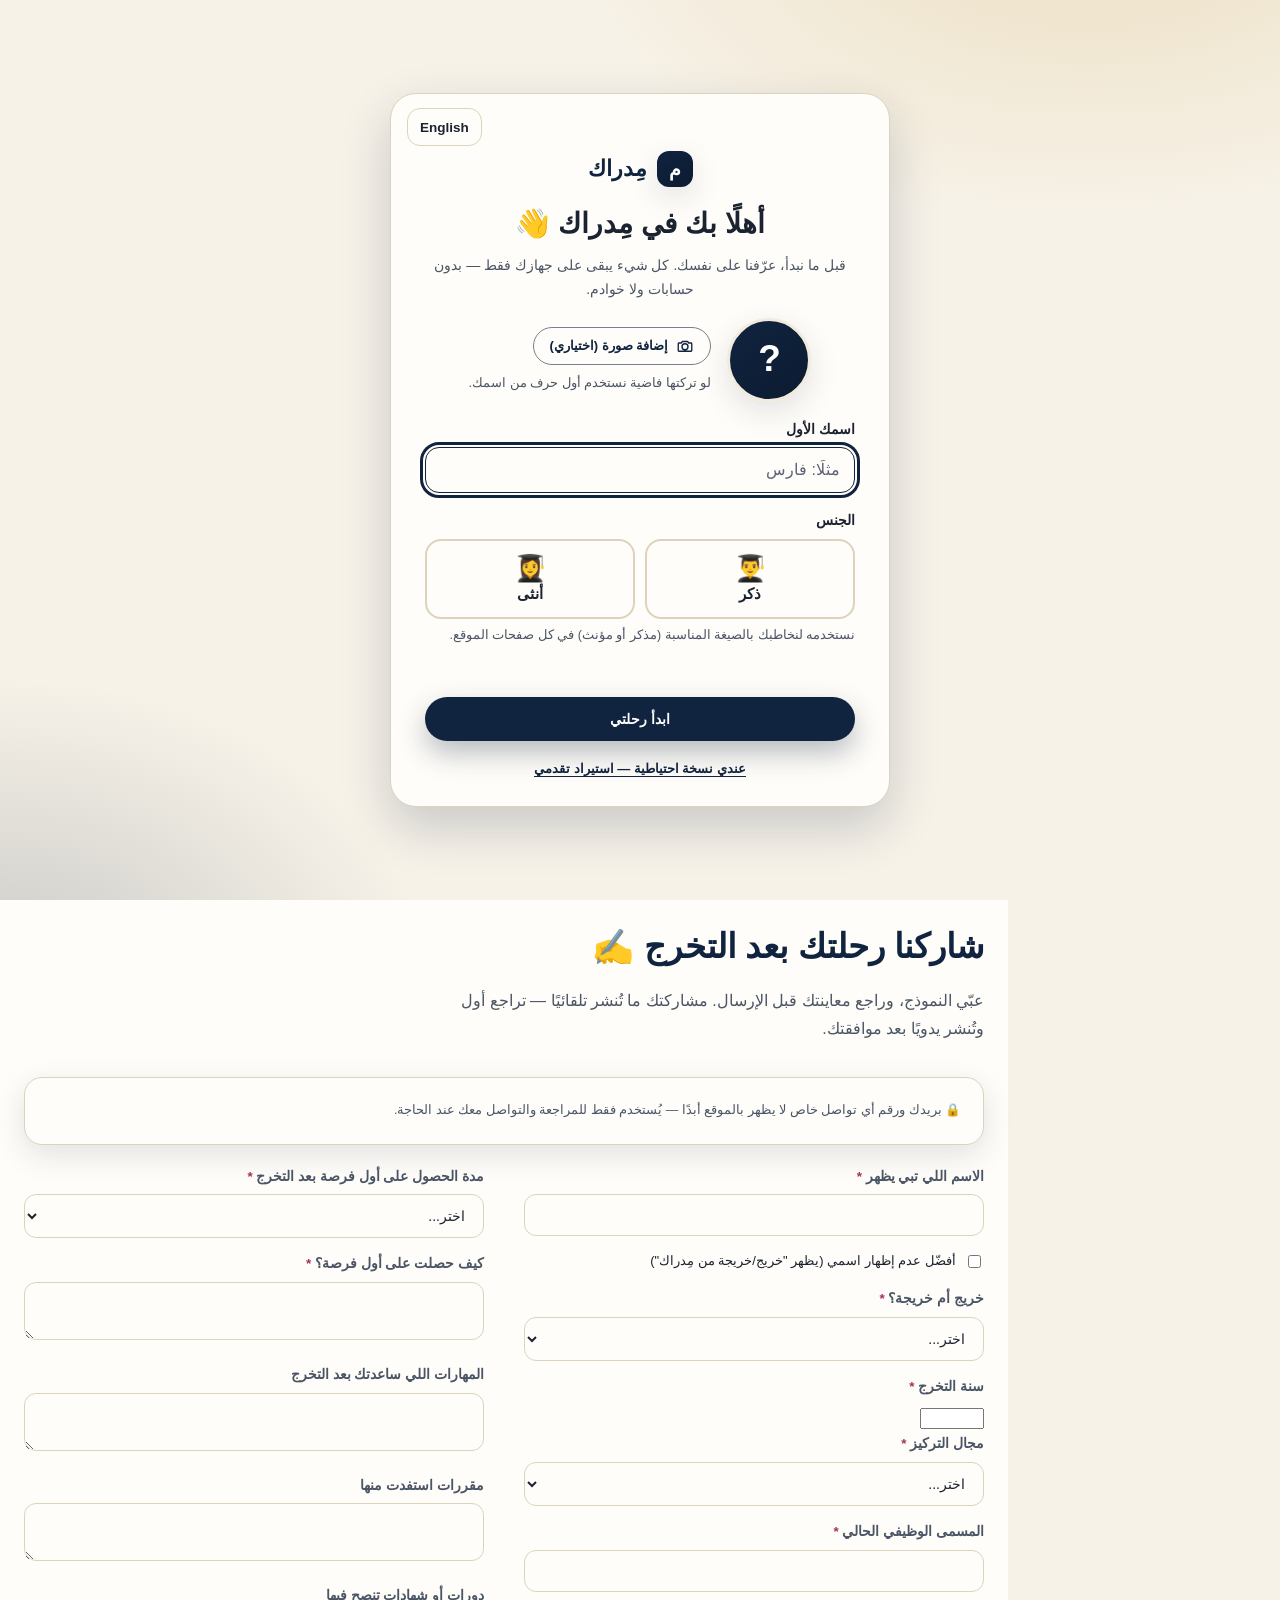
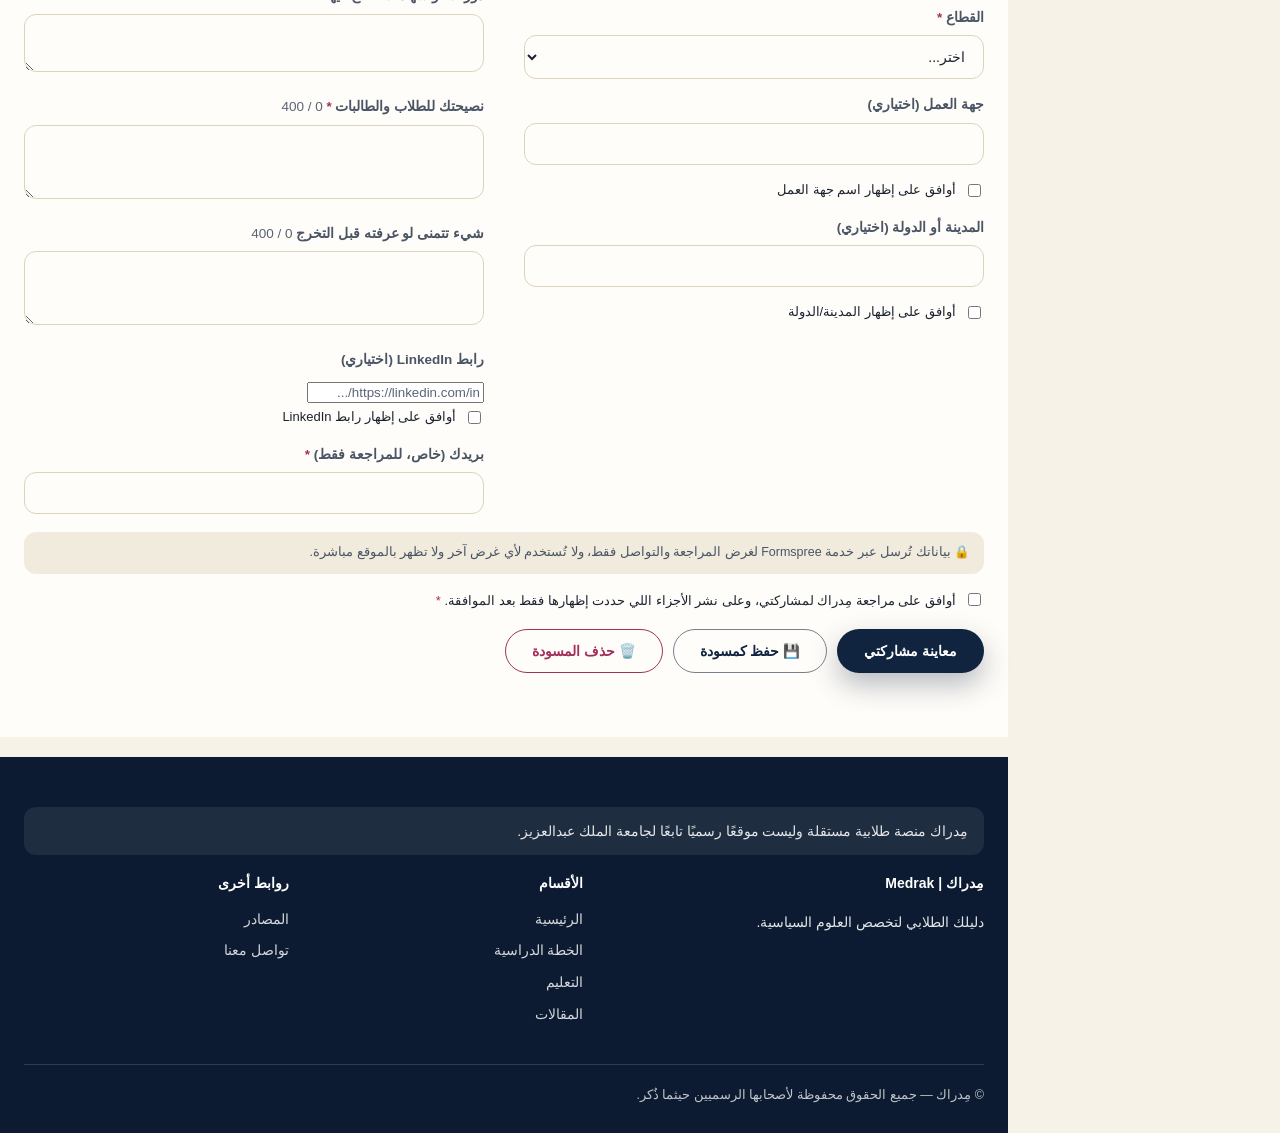
==== commit 1fd40bcb: "35235325" ====
--- a/alumni.html
+++ b/alumni.html
@@ -3,60 +3,55 @@
 <head>
 <meta charset="UTF-8">
 <meta name="viewport" content="width=device-width, initial-scale=1.0">
-<title>خريجو مِدراك | Medrak Alumni</title>
+<title data-ar="خريجو مِدراك | Medrak Alumni" data-en="Medrak Alumni">خريجو مِدراك | Medrak Alumni</title>
 <meta name="description" content="مسارات خريجي وخريجات العلوم السياسية بعد التخرج، وشارك تجربتك مع طلاب مِدراك.">
 <script>
 (function(){
   try {
-    var theme = JSON.parse(localStorage.getItem('medrak_theme')) || 'light';
-    var gender = JSON.parse(localStorage.getItem('medrak_gender')) || false;
-    var lang = JSON.parse(localStorage.getItem('medrak_lang')) || 'ar';
-    document.documentElement.setAttribute('data-theme', theme);
-    document.documentElement.setAttribute('data-gender', gender ? 'female' : 'male');
-    document.documentElement.setAttribute('lang', lang);
+    var d = document.documentElement;
+    var g = function(k, f){ try { var v = localStorage.getItem(k); return v === null ? f : JSON.parse(v); } catch(e){ return f; } };
+    var theme = g('medrak_theme', 'light') === 'dark' ? 'dark' : 'light';
+    var female = !!g('medrak_gender', false);
+    var lang = g('medrak_lang', 'ar') === 'en' ? 'en' : 'ar';
+    var pal = g('medrak_palette', null);
+    if (['classic','rose','emerald','ocean','lavender','sand'].indexOf(pal) < 0) pal = female ? 'rose' : 'classic';
+    var lay = g('medrak_layout', 'sidebar');
+    if (['sidebar','compact','wide','sequential'].indexOf(lay) < 0) lay = 'sidebar';
+    d.setAttribute('data-theme', theme); d.setAttribute('data-palette', pal); d.setAttribute('data-layout', lay);
+    d.setAttribute('data-gender', female ? 'female' : 'male');
+    d.setAttribute('data-spotlight', g('medrak_spotlight', true) === false ? 'off' : 'on');
+    d.setAttribute('lang', lang); d.setAttribute('dir', lang === 'en' ? 'ltr' : 'rtl');
   } catch(e){}
 })();
 </script>
+<link rel="stylesheet" href="assets/themes.css">
 <link rel="stylesheet" href="assets/style.css">
+<link rel="stylesheet" href="assets/shell.css">
 </head>
 <body style="margin:0">
 <div id="particle-field"></div>
 <div id="scroll-progress"></div>
+<div id="cursor-spotlight" aria-hidden="true"></div>
 <div id="medrak-root">
 <a href="#main" class="skip-link">تخطَّ إلى المحتوى</a>
 
-<header class="site">
-  <div class="wrap nav-inner">
-    <a href="index.html" class="brand" style="text-decoration:none">مِدراك <small>Medrak</small></a>
-    <nav class="links">
-      <a href="index.html" data-ar="الرئيسية" data-en="Home">الرئيسية</a>
-      <a href="index.html#kau" data-ar="القسم" data-en="Department">القسم</a>
-      <a href="study-plan.html" data-ar="الخطة الدراسية" data-en="Study Plan">الخطة الدراسية</a>
-      <a href="education.html" data-ar="التعليم" data-en="Learning">التعليم</a>
-      <a href="articles.html" data-ar="المقالات" data-en="Articles">المقالات</a>
-      <a href="index.html#faq" data-ar="الأسئلة الشائعة" data-en="FAQ">الأسئلة الشائعة</a>
-      <a href="index.html#contact" data-ar="تواصل معنا" data-en="Contact">تواصل معنا</a>
-      <a href="decision-lab.html" data-ar="مختبر القرار" data-en="Decision Lab">مختبر القرار</a>
-      <a href="communication.html" data-ar="التواصل والتفاوض" data-en="Communication &amp; Negotiation">التواصل والتفاوض</a>
-      <a href="research-lab.html" data-ar="البحث والتحليل" data-en="Research &amp; Analysis">البحث والتحليل</a>
-      <a href="world-institutions.html" data-ar="العالم والمؤسسات" data-en="World &amp; Institutions">العالم والمؤسسات</a>
-      <a href="media-literacy.html" data-ar="الوعي المعلوماتي" data-en="Media Literacy">الوعي المعلوماتي</a>
-      <a href="career.html" data-ar="مستقبلك المهني" data-en="Your Career">مستقبلك المهني</a>
-      <a href="alumni.html" data-ar="خريجو مِدراك" data-en="Medrak Alumni">خريجو مِدراك</a>
-      <a href="profile.html" data-ar="ملفي في مِدراك" data-en="My Profile">ملفي في مِدراك</a>
-    </nav>
-    <div class="nav-actions">
-      <button class="menu-toggle" id="menuToggle" aria-label="فتح القائمة" aria-expanded="false">☰</button>
-      <div class="gender-toggle" role="group" aria-label="اختر طلاب أو طالبات">
-        <button class="gender-btn active" id="genderMale" aria-pressed="true">طلاب</button>
-        <button class="gender-btn" id="genderFemale" aria-pressed="false">طالبات</button>
-      </div>
-      <button class="icon-btn" id="langToggle" aria-label="Switch language" style="width:auto;padding:0 10px;font-size:13px;font-weight:700">EN</button>
-      <button class="icon-btn" id="darkToggle" aria-label="تبديل الوضع الداكن">🌙</button>
-      <button class="icon-btn" id="muteToggle" aria-label="كتم/تفعيل الأصوات">🔇</button>
-    </div>
-  </div>
+<header class="topbar no-print">
+  <button type="button" class="tb-btn icon-only nav-toggle" id="navToggle" aria-controls="sidebar" aria-expanded="false" aria-label="القائمة" data-aria-ar="القائمة" data-aria-en="Menu"><svg viewBox="0 0 24 24" fill="none" stroke="currentColor" stroke-width="1.8" stroke-linecap="round" stroke-linejoin="round" aria-hidden="true" focusable="false"><path d="M4 7h16 M4 12h16 M4 17h16"/></svg></button>
+  <a class="brand" href="index.html"><span class="brand-mark" aria-hidden="true">م</span><span>مِدراك</span><small>Medrak</small></a>
+  <span class="spacer"></span>
+  <button type="button" class="tb-btn icon-only" id="tourBtn" aria-haspopup="dialog" aria-label="جولة التعريف بمزايا الموقع" data-aria-ar="جولة التعريف بمزايا الموقع" data-aria-en="Take a tour of the site" title="جولة التعريف" data-title-ar="جولة التعريف" data-title-en="Site tour"><svg viewBox="0 0 24 24" fill="none" stroke="currentColor" stroke-width="1.8" stroke-linecap="round" stroke-linejoin="round" aria-hidden="true" focusable="false"><path d="M12 21a9 9 0 1 0 0-18 9 9 0 0 0 0 18z M12 11v5 M12 8h.01"/></svg></button>
+  <button type="button" class="tb-btn" id="customizeBtn" aria-haspopup="dialog" aria-label="تخصيص صفحتي" data-aria-ar="تخصيص صفحتي" data-aria-en="Customize my page"><svg viewBox="0 0 24 24" fill="none" stroke="currentColor" stroke-width="1.8" stroke-linecap="round" stroke-linejoin="round" aria-hidden="true" focusable="false"><path d="M12 3a9 9 0 1 0 0 18c1.1 0 1.8-.9 1.5-1.9-.4-1.2.4-2.1 1.6-2.1H17a4 4 0 0 0 4-4c0-5-4-10-9-10z M7.5 11.5h.01 M10 7.5h.01 M14.5 7.5h.01"/></svg><span class="tb-label" data-ar="تخصيص صفحتي" data-en="Customize my page">تخصيص صفحتي</span></button>
+  <a class="tb-btn acct-chip" id="acctChip" href="profile.html" aria-label="ملفي"><span class="avatar" id="acctAvatar"></span><span class="tb-label" id="acctName"></span></a>
 </header>
+<nav class="topnav no-print" aria-label="التنقل العلوي" data-aria-ar="التنقل العلوي" data-aria-en="Top navigation"><a  href="index.html" data-page="index.html" aria-label="الرئيسية" data-aria-ar="الرئيسية" data-aria-en="Home" title="الرئيسية" data-title-ar="الرئيسية" data-title-en="Home"><svg viewBox="0 0 24 24" fill="none" stroke="currentColor" stroke-width="1.8" stroke-linecap="round" stroke-linejoin="round" aria-hidden="true" focusable="false"><path d="M3 10.5 12 3l9 7.5V20a1 1 0 0 1-1 1h-5v-6H9v6H4a1 1 0 0 1-1-1z"/></svg><span class="tn-label" data-ar="الرئيسية" data-en="Home">الرئيسية</span></a><a  href="index.html#kau" data-page="index.html" data-hash="#kau" aria-label="عن القسم" data-aria-ar="عن القسم" data-aria-en="The department" title="عن القسم" data-title-ar="عن القسم" data-title-en="The department"><svg viewBox="0 0 24 24" fill="none" stroke="currentColor" stroke-width="1.8" stroke-linecap="round" stroke-linejoin="round" aria-hidden="true" focusable="false"><path d="M3 21h18 M5 21V10 M9.5 21V10 M14.5 21V10 M19 21V10 M12 3 3 8h18z"/></svg><span class="tn-label" data-ar="عن القسم" data-en="The department">عن القسم</span></a><a  href="study-plan.html" data-page="study-plan.html" aria-label="الخطة الدراسية" data-aria-ar="الخطة الدراسية" data-aria-en="Study plan" title="الخطة الدراسية" data-title-ar="الخطة الدراسية" data-title-en="Study plan"><svg viewBox="0 0 24 24" fill="none" stroke="currentColor" stroke-width="1.8" stroke-linecap="round" stroke-linejoin="round" aria-hidden="true" focusable="false"><path d="M7 3v4 M17 3v4 M4 8h16 M5 5h14a1 1 0 0 1 1 1v13a1 1 0 0 1-1 1H5a1 1 0 0 1-1-1V6a1 1 0 0 1 1-1z"/></svg><span class="tn-label" data-ar="الخطة الدراسية" data-en="Study plan">الخطة الدراسية</span></a><a  href="education.html" data-page="education.html" aria-label="التعليم" data-aria-ar="التعليم" data-aria-en="Learning" title="التعليم" data-title-ar="التعليم" data-title-en="Learning"><svg viewBox="0 0 24 24" fill="none" stroke="currentColor" stroke-width="1.8" stroke-linecap="round" stroke-linejoin="round" aria-hidden="true" focusable="false"><path d="M12 6.5C10.5 5 8 4.5 4 4.5v13c4 0 6.5.5 8 2 1.5-1.5 4-2 8-2v-13c-4 0-6.5.5-8 2z M12 6.5v13"/></svg><span class="tn-label" data-ar="التعليم" data-en="Learning">التعليم</span></a><a  href="articles.html" data-page="articles.html" aria-label="المقالات" data-aria-ar="المقالات" data-aria-en="Articles" title="المقالات" data-title-ar="المقالات" data-title-en="Articles"><svg viewBox="0 0 24 24" fill="none" stroke="currentColor" stroke-width="1.8" stroke-linecap="round" stroke-linejoin="round" aria-hidden="true" focusable="false"><path d="M14 3H6a1 1 0 0 0-1 1v16a1 1 0 0 0 1 1h12a1 1 0 0 0 1-1V8z M14 3v5h5 M9 13h6 M9 17h6"/></svg><span class="tn-label" data-ar="المقالات" data-en="Articles">المقالات</span></a><a  href="decision-lab.html" data-page="decision-lab.html" aria-label="مختبر القرار" data-aria-ar="مختبر القرار" data-aria-en="Decision lab" title="مختبر القرار" data-title-ar="مختبر القرار" data-title-en="Decision lab"><svg viewBox="0 0 24 24" fill="none" stroke="currentColor" stroke-width="1.8" stroke-linecap="round" stroke-linejoin="round" aria-hidden="true" focusable="false"><path d="M12 21a9 9 0 1 0 0-18 9 9 0 0 0 0 18z M15.5 8.5 13.5 13.5 8.5 15.5 10.5 10.5z"/></svg><span class="tn-label" data-ar="مختبر القرار" data-en="Decision lab">مختبر القرار</span></a><a  href="communication.html" data-page="communication.html" aria-label="التواصل والتفاوض" data-aria-ar="التواصل والتفاوض" data-aria-en="Communication &amp; negotiation" title="التواصل والتفاوض" data-title-ar="التواصل والتفاوض" data-title-en="Communication &amp; negotiation"><svg viewBox="0 0 24 24" fill="none" stroke="currentColor" stroke-width="1.8" stroke-linecap="round" stroke-linejoin="round" aria-hidden="true" focusable="false"><path d="M21 12a8 8 0 0 1-11.5 7.2L4 20l1.1-4.3A8 8 0 1 1 21 12z"/></svg><span class="tn-label" data-ar="التواصل والتفاوض" data-en="Communication &amp; negotiation">التواصل والتفاوض</span></a><a  href="research-lab.html" data-page="research-lab.html" aria-label="البحث والتحليل" data-aria-ar="البحث والتحليل" data-aria-en="Research &amp; analysis" title="البحث والتحليل" data-title-ar="البحث والتحليل" data-title-en="Research &amp; analysis"><svg viewBox="0 0 24 24" fill="none" stroke="currentColor" stroke-width="1.8" stroke-linecap="round" stroke-linejoin="round" aria-hidden="true" focusable="false"><path d="M9 3h6 M10 3v6L4.5 19a1.5 1.5 0 0 0 1.3 2.2h12.4a1.5 1.5 0 0 0 1.3-2.2L14 9V3 M7.5 15h9"/></svg><span class="tn-label" data-ar="البحث والتحليل" data-en="Research &amp; analysis">البحث والتحليل</span></a><a  href="world-institutions.html" data-page="world-institutions.html" aria-label="العالم والمؤسسات" data-aria-ar="العالم والمؤسسات" data-aria-en="World &amp; institutions" title="العالم والمؤسسات" data-title-ar="العالم والمؤسسات" data-title-en="World &amp; institutions"><svg viewBox="0 0 24 24" fill="none" stroke="currentColor" stroke-width="1.8" stroke-linecap="round" stroke-linejoin="round" aria-hidden="true" focusable="false"><path d="M12 21a9 9 0 1 0 0-18 9 9 0 0 0 0 18z M3 12h18 M12 3c2.5 2.7 3.8 5.7 3.8 9s-1.3 6.3-3.8 9c-2.5-2.7-3.8-5.7-3.8-9S9.5 5.7 12 3z"/></svg><span class="tn-label" data-ar="العالم والمؤسسات" data-en="World &amp; institutions">العالم والمؤسسات</span></a><a  href="media-literacy.html" data-page="media-literacy.html" aria-label="الوعي المعلوماتي" data-aria-ar="الوعي المعلوماتي" data-aria-en="Media literacy" title="الوعي المعلوماتي" data-title-ar="الوعي المعلوماتي" data-title-en="Media literacy"><svg viewBox="0 0 24 24" fill="none" stroke="currentColor" stroke-width="1.8" stroke-linecap="round" stroke-linejoin="round" aria-hidden="true" focusable="false"><path d="M12 3 4 6v6c0 4.4 3.4 8.3 8 9 4.6-.7 8-4.6 8-9V6z M9 12l2 2 4-4"/></svg><span class="tn-label" data-ar="الوعي المعلوماتي" data-en="Media literacy">الوعي المعلوماتي</span></a><a  href="career.html" data-page="career.html" aria-label="مستقبلك المهني" data-aria-ar="مستقبلك المهني" data-aria-en="Your career" title="مستقبلك المهني" data-title-ar="مستقبلك المهني" data-title-en="Your career"><svg viewBox="0 0 24 24" fill="none" stroke="currentColor" stroke-width="1.8" stroke-linecap="round" stroke-linejoin="round" aria-hidden="true" focusable="false"><path d="M4 8h16a1 1 0 0 1 1 1v10a1 1 0 0 1-1 1H4a1 1 0 0 1-1-1V9a1 1 0 0 1 1-1z M9 8V5a1 1 0 0 1 1-1h4a1 1 0 0 1 1 1v3 M3 13h18"/></svg><span class="tn-label" data-ar="مستقبلك المهني" data-en="Your career">مستقبلك المهني</span></a><a  href="alumni.html" data-page="alumni.html" aria-label="خريجو مِدراك" data-aria-ar="خريجو مِدراك" data-aria-en="Medrak alumni" title="خريجو مِدراك" data-title-ar="خريجو مِدراك" data-title-en="Medrak alumni"><svg viewBox="0 0 24 24" fill="none" stroke="currentColor" stroke-width="1.8" stroke-linecap="round" stroke-linejoin="round" aria-hidden="true" focusable="false"><path d="M2 9l10-5 10 5-10 5z M6 11.5V16c0 1.2 2.7 3 6 3s6-1.8 6-3v-4.5 M22 9v6"/></svg><span class="tn-label" data-ar="خريجو مِدراك" data-en="Medrak alumni">خريجو مِدراك</span></a><a  href="profile.html" data-page="profile.html" aria-label="ملفي في مِدراك" data-aria-ar="ملفي في مِدراك" data-aria-en="My profile" title="ملفي في مِدراك" data-title-ar="ملفي في مِدراك" data-title-en="My profile"><svg viewBox="0 0 24 24" fill="none" stroke="currentColor" stroke-width="1.8" stroke-linecap="round" stroke-linejoin="round" aria-hidden="true" focusable="false"><path d="M12 12a4 4 0 1 0 0-8 4 4 0 0 0 0 8z M4 21a8 8 0 0 1 16 0"/></svg><span class="tn-label" data-ar="ملفي في مِدراك" data-en="My profile">ملفي في مِدراك</span></a><a  href="index.html#faq" data-page="index.html" data-hash="#faq" aria-label="الأسئلة الشائعة" data-aria-ar="الأسئلة الشائعة" data-aria-en="FAQ" title="الأسئلة الشائعة" data-title-ar="الأسئلة الشائعة" data-title-en="FAQ"><svg viewBox="0 0 24 24" fill="none" stroke="currentColor" stroke-width="1.8" stroke-linecap="round" stroke-linejoin="round" aria-hidden="true" focusable="false"><path d="M12 21a9 9 0 1 0 0-18 9 9 0 0 0 0 18z M9.5 9.5a2.5 2.5 0 1 1 3.5 2.3c-.7.4-1 1-1 1.7 M12 17h.01"/></svg><span class="tn-label" data-ar="الأسئلة الشائعة" data-en="FAQ">الأسئلة الشائعة</span></a><a  href="index.html#contact" data-page="index.html" data-hash="#contact" aria-label="تواصل معنا" data-aria-ar="تواصل معنا" data-aria-en="Contact us" title="تواصل معنا" data-title-ar="تواصل معنا" data-title-en="Contact us"><svg viewBox="0 0 24 24" fill="none" stroke="currentColor" stroke-width="1.8" stroke-linecap="round" stroke-linejoin="round" aria-hidden="true" focusable="false"><path d="M4 5h16a1 1 0 0 1 1 1v12a1 1 0 0 1-1 1H4a1 1 0 0 1-1-1V6a1 1 0 0 1 1-1z M3 7l9 6 9-6"/></svg><span class="tn-label" data-ar="تواصل معنا" data-en="Contact us">تواصل معنا</span></a></nav>
+<div class="sidebar-backdrop no-print" id="sidebarBackdrop"></div>
+<nav class="sidebar no-print" id="sidebar" aria-label="التنقل الرئيسي" data-aria-ar="التنقل الرئيسي" data-aria-en="Main navigation">
+  <div class="sidebar-head"><a class="brand" href="index.html"><span class="brand-mark" aria-hidden="true">م</span><span>مِدراك</span></a><button type="button" class="mk-x" id="sidebarClose" aria-label="إغلاق القائمة" data-aria-ar="إغلاق القائمة" data-aria-en="Close menu"><svg viewBox="0 0 24 24" fill="none" stroke="currentColor" stroke-width="1.8" stroke-linecap="round" stroke-linejoin="round" aria-hidden="true" focusable="false"><path d="M6 6l12 12 M18 6L6 18"/></svg></button></div>
+  <div class="nav-group-title" data-ar="الأقسام" data-en="Sections">الأقسام</div>
+  <a class="nav-item" href="index.html" data-page="index.html" aria-label="الرئيسية" data-aria-ar="الرئيسية" data-aria-en="Home" title="الرئيسية" data-title-ar="الرئيسية" data-title-en="Home"><svg viewBox="0 0 24 24" fill="none" stroke="currentColor" stroke-width="1.8" stroke-linecap="round" stroke-linejoin="round" aria-hidden="true" focusable="false"><path d="M3 10.5 12 3l9 7.5V20a1 1 0 0 1-1 1h-5v-6H9v6H4a1 1 0 0 1-1-1z"/></svg><span class="label" data-ar="الرئيسية" data-en="Home">الرئيسية</span></a><a class="nav-item" href="index.html#kau" data-page="index.html" data-hash="#kau" aria-label="عن القسم" data-aria-ar="عن القسم" data-aria-en="The department" title="عن القسم" data-title-ar="عن القسم" data-title-en="The department"><svg viewBox="0 0 24 24" fill="none" stroke="currentColor" stroke-width="1.8" stroke-linecap="round" stroke-linejoin="round" aria-hidden="true" focusable="false"><path d="M3 21h18 M5 21V10 M9.5 21V10 M14.5 21V10 M19 21V10 M12 3 3 8h18z"/></svg><span class="label" data-ar="عن القسم" data-en="The department">عن القسم</span></a><a class="nav-item" href="study-plan.html" data-page="study-plan.html" aria-label="الخطة الدراسية" data-aria-ar="الخطة الدراسية" data-aria-en="Study plan" title="الخطة الدراسية" data-title-ar="الخطة الدراسية" data-title-en="Study plan"><svg viewBox="0 0 24 24" fill="none" stroke="currentColor" stroke-width="1.8" stroke-linecap="round" stroke-linejoin="round" aria-hidden="true" focusable="false"><path d="M7 3v4 M17 3v4 M4 8h16 M5 5h14a1 1 0 0 1 1 1v13a1 1 0 0 1-1 1H5a1 1 0 0 1-1-1V6a1 1 0 0 1 1-1z"/></svg><span class="label" data-ar="الخطة الدراسية" data-en="Study plan">الخطة الدراسية</span></a><a class="nav-item" href="education.html" data-page="education.html" aria-label="التعليم" data-aria-ar="التعليم" data-aria-en="Learning" title="التعليم" data-title-ar="التعليم" data-title-en="Learning"><svg viewBox="0 0 24 24" fill="none" stroke="currentColor" stroke-width="1.8" stroke-linecap="round" stroke-linejoin="round" aria-hidden="true" focusable="false"><path d="M12 6.5C10.5 5 8 4.5 4 4.5v13c4 0 6.5.5 8 2 1.5-1.5 4-2 8-2v-13c-4 0-6.5.5-8 2z M12 6.5v13"/></svg><span class="label" data-ar="التعليم" data-en="Learning">التعليم</span></a><a class="nav-item" href="articles.html" data-page="articles.html" aria-label="المقالات" data-aria-ar="المقالات" data-aria-en="Articles" title="المقالات" data-title-ar="المقالات" data-title-en="Articles"><svg viewBox="0 0 24 24" fill="none" stroke="currentColor" stroke-width="1.8" stroke-linecap="round" stroke-linejoin="round" aria-hidden="true" focusable="false"><path d="M14 3H6a1 1 0 0 0-1 1v16a1 1 0 0 0 1 1h12a1 1 0 0 0 1-1V8z M14 3v5h5 M9 13h6 M9 17h6"/></svg><span class="label" data-ar="المقالات" data-en="Articles">المقالات</span></a><a class="nav-item" href="decision-lab.html" data-page="decision-lab.html" aria-label="مختبر القرار" data-aria-ar="مختبر القرار" data-aria-en="Decision lab" title="مختبر القرار" data-title-ar="مختبر القرار" data-title-en="Decision lab"><svg viewBox="0 0 24 24" fill="none" stroke="currentColor" stroke-width="1.8" stroke-linecap="round" stroke-linejoin="round" aria-hidden="true" focusable="false"><path d="M12 21a9 9 0 1 0 0-18 9 9 0 0 0 0 18z M15.5 8.5 13.5 13.5 8.5 15.5 10.5 10.5z"/></svg><span class="label" data-ar="مختبر القرار" data-en="Decision lab">مختبر القرار</span></a><a class="nav-item" href="communication.html" data-page="communication.html" aria-label="التواصل والتفاوض" data-aria-ar="التواصل والتفاوض" data-aria-en="Communication &amp; negotiation" title="التواصل والتفاوض" data-title-ar="التواصل والتفاوض" data-title-en="Communication &amp; negotiation"><svg viewBox="0 0 24 24" fill="none" stroke="currentColor" stroke-width="1.8" stroke-linecap="round" stroke-linejoin="round" aria-hidden="true" focusable="false"><path d="M21 12a8 8 0 0 1-11.5 7.2L4 20l1.1-4.3A8 8 0 1 1 21 12z"/></svg><span class="label" data-ar="التواصل والتفاوض" data-en="Communication &amp; negotiation">التواصل والتفاوض</span></a><a class="nav-item" href="research-lab.html" data-page="research-lab.html" aria-label="البحث والتحليل" data-aria-ar="البحث والتحليل" data-aria-en="Research &amp; analysis" title="البحث والتحليل" data-title-ar="البحث والتحليل" data-title-en="Research &amp; analysis"><svg viewBox="0 0 24 24" fill="none" stroke="currentColor" stroke-width="1.8" stroke-linecap="round" stroke-linejoin="round" aria-hidden="true" focusable="false"><path d="M9 3h6 M10 3v6L4.5 19a1.5 1.5 0 0 0 1.3 2.2h12.4a1.5 1.5 0 0 0 1.3-2.2L14 9V3 M7.5 15h9"/></svg><span class="label" data-ar="البحث والتحليل" data-en="Research &amp; analysis">البحث والتحليل</span></a><a class="nav-item" href="world-institutions.html" data-page="world-institutions.html" aria-label="العالم والمؤسسات" data-aria-ar="العالم والمؤسسات" data-aria-en="World &amp; institutions" title="العالم والمؤسسات" data-title-ar="العالم والمؤسسات" data-title-en="World &amp; institutions"><svg viewBox="0 0 24 24" fill="none" stroke="currentColor" stroke-width="1.8" stroke-linecap="round" stroke-linejoin="round" aria-hidden="true" focusable="false"><path d="M12 21a9 9 0 1 0 0-18 9 9 0 0 0 0 18z M3 12h18 M12 3c2.5 2.7 3.8 5.7 3.8 9s-1.3 6.3-3.8 9c-2.5-2.7-3.8-5.7-3.8-9S9.5 5.7 12 3z"/></svg><span class="label" data-ar="العالم والمؤسسات" data-en="World &amp; institutions">العالم والمؤسسات</span></a><a class="nav-item" href="media-literacy.html" data-page="media-literacy.html" aria-label="الوعي المعلوماتي" data-aria-ar="الوعي المعلوماتي" data-aria-en="Media literacy" title="الوعي المعلوماتي" data-title-ar="الوعي المعلوماتي" data-title-en="Media literacy"><svg viewBox="0 0 24 24" fill="none" stroke="currentColor" stroke-width="1.8" stroke-linecap="round" stroke-linejoin="round" aria-hidden="true" focusable="false"><path d="M12 3 4 6v6c0 4.4 3.4 8.3 8 9 4.6-.7 8-4.6 8-9V6z M9 12l2 2 4-4"/></svg><span class="label" data-ar="الوعي المعلوماتي" data-en="Media literacy">الوعي المعلوماتي</span></a><a class="nav-item" href="career.html" data-page="career.html" aria-label="مستقبلك المهني" data-aria-ar="مستقبلك المهني" data-aria-en="Your career" title="مستقبلك المهني" data-title-ar="مستقبلك المهني" data-title-en="Your career"><svg viewBox="0 0 24 24" fill="none" stroke="currentColor" stroke-width="1.8" stroke-linecap="round" stroke-linejoin="round" aria-hidden="true" focusable="false"><path d="M4 8h16a1 1 0 0 1 1 1v10a1 1 0 0 1-1 1H4a1 1 0 0 1-1-1V9a1 1 0 0 1 1-1z M9 8V5a1 1 0 0 1 1-1h4a1 1 0 0 1 1 1v3 M3 13h18"/></svg><span class="label" data-ar="مستقبلك المهني" data-en="Your career">مستقبلك المهني</span></a><a class="nav-item" href="alumni.html" data-page="alumni.html" aria-label="خريجو مِدراك" data-aria-ar="خريجو مِدراك" data-aria-en="Medrak alumni" title="خريجو مِدراك" data-title-ar="خريجو مِدراك" data-title-en="Medrak alumni"><svg viewBox="0 0 24 24" fill="none" stroke="currentColor" stroke-width="1.8" stroke-linecap="round" stroke-linejoin="round" aria-hidden="true" focusable="false"><path d="M2 9l10-5 10 5-10 5z M6 11.5V16c0 1.2 2.7 3 6 3s6-1.8 6-3v-4.5 M22 9v6"/></svg><span class="label" data-ar="خريجو مِدراك" data-en="Medrak alumni">خريجو مِدراك</span></a><a class="nav-item" href="profile.html" data-page="profile.html" aria-label="ملفي في مِدراك" data-aria-ar="ملفي في مِدراك" data-aria-en="My profile" title="ملفي في مِدراك" data-title-ar="ملفي في مِدراك" data-title-en="My profile"><svg viewBox="0 0 24 24" fill="none" stroke="currentColor" stroke-width="1.8" stroke-linecap="round" stroke-linejoin="round" aria-hidden="true" focusable="false"><path d="M12 12a4 4 0 1 0 0-8 4 4 0 0 0 0 8z M4 21a8 8 0 0 1 16 0"/></svg><span class="label" data-ar="ملفي في مِدراك" data-en="My profile">ملفي في مِدراك</span></a>
+  <div class="nav-group-title" data-ar="المساعدة" data-en="Help">المساعدة</div>
+  <a class="nav-item" href="index.html#faq" data-page="index.html" data-hash="#faq" aria-label="الأسئلة الشائعة" data-aria-ar="الأسئلة الشائعة" data-aria-en="FAQ" title="الأسئلة الشائعة" data-title-ar="الأسئلة الشائعة" data-title-en="FAQ"><svg viewBox="0 0 24 24" fill="none" stroke="currentColor" stroke-width="1.8" stroke-linecap="round" stroke-linejoin="round" aria-hidden="true" focusable="false"><path d="M12 21a9 9 0 1 0 0-18 9 9 0 0 0 0 18z M9.5 9.5a2.5 2.5 0 1 1 3.5 2.3c-.7.4-1 1-1 1.7 M12 17h.01"/></svg><span class="label" data-ar="الأسئلة الشائعة" data-en="FAQ">الأسئلة الشائعة</span></a><a class="nav-item" href="index.html#contact" data-page="index.html" data-hash="#contact" aria-label="تواصل معنا" data-aria-ar="تواصل معنا" data-aria-en="Contact us" title="تواصل معنا" data-title-ar="تواصل معنا" data-title-en="Contact us"><svg viewBox="0 0 24 24" fill="none" stroke="currentColor" stroke-width="1.8" stroke-linecap="round" stroke-linejoin="round" aria-hidden="true" focusable="false"><path d="M4 5h16a1 1 0 0 1 1 1v12a1 1 0 0 1-1 1H4a1 1 0 0 1-1-1V6a1 1 0 0 1 1-1z M3 7l9 6 9-6"/></svg><span class="label" data-ar="تواصل معنا" data-en="Contact us">تواصل معنا</span></a>
+</nav>
 
 <main id="main">
 
@@ -88,7 +83,7 @@
       <div class="grid-cards" id="alumniCards"></div>
       <div id="alumniEmpty" style="display:none;text-align:center;padding:40px 20px" class="info-card">
         <div style="font-size:34px;margin-bottom:10px">🌱</div>
-        <h3 style="margin:0 0 8px;color:var(--purple)">ما فيه تجارب منشورة بعد</h3>
+        <h3 style="margin:0 0 8px;color:var(--purple-text)">ما فيه تجارب منشورة بعد</h3>
         <p style="margin:0 0 16px;color:var(--text-soft);font-size:14px">كن أول من يشارك رحلته بعد التخرج مع طلاب مِدراك!</p>
         <a href="#alumniForm" class="btn btn-primary" data-m="شارك تجربتك" data-f="شاركي تجربتك" data-en="Share Your Experience">شارك تجربتك</a>
       </div>
@@ -214,7 +209,7 @@
       <!-- ===== المعاينة ===== -->
       <div id="alumniPreviewView" style="display:none">
         <div class="info-card" style="margin-bottom:16px">
-          <h3 style="margin:0 0 12px;color:var(--purple)">معاينة مشاركتك</h3>
+          <h3 style="margin:0 0 12px;color:var(--purple-text)">معاينة مشاركتك</h3>
           <div id="alumniPreviewBody" style="font-size:13.5px;line-height:1.9"></div>
         </div>
         <p style="font-size:12.5px;color:var(--text-soft);margin-bottom:14px">📌 لن تظهر مشاركتك في الموقع تلقائيًا — سيتم إرسالها للمراجعة، ولن يُنشر منها إلا ما وافقت على عرضه.</p>
@@ -259,6 +254,7 @@
 
 <script src="assets/store.js"></script>
 <script src="assets/common.js"></script>
+<script src="assets/shell.js"></script>
 <script>
 (function(){
   const FORMSPREE_ENDPOINT = 'https://formspree.io/f/mljdrjly'; /* نفس رابط نموذجي التقييم والتواصل الموجودين مسبقًا */
--- a/assets/themes.css
+++ b/assets/themes.css
@@ -0,0 +1,115 @@
+/* ملف مُولَّد تلقائيًا (build/gen_themes.py) — لا تعدّله يدويًا. */
+/* كل لوحة: فاتح + داكن، وكل نص فيها مفحوص بمعايير WCAG (تباين ≥ 4.5 للنص العادي). */
+
+:root,
+:root[data-palette="classic"] {
+  --bg: #F7F2E8; --bg-alt: #FFFDF9; --surface: #FFFDF9; --surface-2: #F1EBDD; --line: #DDD3BC;
+  --text: #1B2230; --text-soft: #4A5565; --text-faint: #5B6474;
+  --purple: #10233F; --purple-deep: #0C1B31; --purple-soft: #E4C878; --purple-text: #10233F;
+  --teal: #C9A24B; --teal-deep: #7F621D; --footer-bg: #0C1B31;
+  --correct-bg: #E3F4E9; --correct-text: #17693A; --wrong-bg: #FBE4EB; --wrong-text: #A3305C;
+  --yellow: #D99A14; --shadow: 0 10px 30px rgba(16,35,63,0.12); --shadow-lg: 0 20px 50px rgba(16,35,63,0.2); --spot: rgba(201,162,75,0.2);
+  --focus: #10233F;
+}
+:root[data-theme="dark"],
+:root[data-palette="classic"][data-theme="dark"] {
+  --bg: #0D1626; --bg-alt: #121D30; --surface: #121D30; --surface-2: #1A2842; --line: #2B3D61;
+  --text: #EDEFF4; --text-soft: #B4BECF; --text-faint: #97A3B8;
+  --purple: #2D5A9E; --purple-deep: #1E4079; --purple-soft: #ECD89D; --purple-text: #8FB3F0;
+  --teal: #C9A24B; --teal-deep: #E0BE6A; --footer-bg: #0D1D36;
+  --correct-bg: #12301F; --correct-text: #6FE3A0; --wrong-bg: #3A1B2E; --wrong-text: #F7A3C0;
+  --yellow: #F0B93E; --shadow: 0 10px 30px rgba(45,90,158,0.3); --shadow-lg: 0 20px 50px rgba(45,90,158,0.42); --spot: rgba(201,162,75,0.16);
+  --focus: #8FB3F0;
+}
+:root[data-palette="rose"] {
+  --bg: #FBF0F1; --bg-alt: #FFFAFA; --surface: #FFFAFA; --surface-2: #F6E4E7; --line: #E8CBD1;
+  --text: #2A1519; --text-soft: #5E414A; --text-faint: #745760;
+  --purple: #6B1626; --purple-deep: #4D0F1B; --purple-soft: #F0B8C8; --purple-text: #6B1626;
+  --teal: #D98BA0; --teal-deep: #A03657; --footer-bg: #4D0F1B;
+  --correct-bg: #E3F4E9; --correct-text: #17693A; --wrong-bg: #FBE4EB; --wrong-text: #A3305C;
+  --yellow: #D99A14; --shadow: 0 10px 30px rgba(107,22,38,0.12); --shadow-lg: 0 20px 50px rgba(107,22,38,0.2); --spot: rgba(217,139,160,0.2);
+  --focus: #6B1626;
+}
+:root[data-palette="emerald"] {
+  --bg: #F1F7F3; --bg-alt: #FAFDFB; --surface: #FAFDFB; --surface-2: #E5F0E9; --line: #C9DDD1;
+  --text: #14231D; --text-soft: #3F574D; --text-faint: #53695F;
+  --purple: #0F5C4B; --purple-deep: #0A4236; --purple-soft: #BFE8D6; --purple-text: #0F5C4B;
+  --teal: #C8A24A; --teal-deep: #7A5F14; --footer-bg: #0A4236;
+  --correct-bg: #E3F4E9; --correct-text: #17693A; --wrong-bg: #FBE4EB; --wrong-text: #A3305C;
+  --yellow: #D99A14; --shadow: 0 10px 30px rgba(15,92,75,0.12); --shadow-lg: 0 20px 50px rgba(15,92,75,0.2); --spot: rgba(200,162,74,0.2);
+  --focus: #0F5C4B;
+}
+:root[data-palette="ocean"] {
+  --bg: #F1F6FB; --bg-alt: #FAFCFF; --surface: #FAFCFF; --surface-2: #E5EEF7; --line: #CCDCEB;
+  --text: #172230; --text-soft: #44566A; --text-faint: #566879;
+  --purple: #245682; --purple-deep: #183F63; --purple-soft: #BCD6EE; --purple-text: #1F4A72;
+  --teal: #2E9C95; --teal-deep: #17706B; --footer-bg: #183F63;
+  --correct-bg: #E3F4E9; --correct-text: #17693A; --wrong-bg: #FBE4EB; --wrong-text: #A3305C;
+  --yellow: #D99A14; --shadow: 0 10px 30px rgba(36,86,130,0.12); --shadow-lg: 0 20px 50px rgba(36,86,130,0.2); --spot: rgba(46,156,149,0.2);
+  --focus: #1F4A72;
+}
+:root[data-palette="lavender"] {
+  --bg: #F6F2FC; --bg-alt: #FFFFFF; --surface: #FFFFFF; --surface-2: #EDE6F8; --line: #D9CEEE;
+  --text: #221A38; --text-soft: #4F4369; --text-faint: #625780;
+  --purple: #5B3FA0; --purple-deep: #412C7A; --purple-soft: #D9CCF5; --purple-text: #4A3290;
+  --teal: #B8559C; --teal-deep: #8E3B78; --footer-bg: #412C7A;
+  --correct-bg: #E3F4E9; --correct-text: #17693A; --wrong-bg: #FBE4EB; --wrong-text: #A3305C;
+  --yellow: #D99A14; --shadow: 0 10px 30px rgba(91,63,160,0.12); --shadow-lg: 0 20px 50px rgba(91,63,160,0.2); --spot: rgba(184,85,156,0.2);
+  --focus: #4A3290;
+}
+:root[data-palette="sand"] {
+  --bg: #FBF4E8; --bg-alt: #FFFCF6; --surface: #FFFCF6; --surface-2: #F3E8D3; --line: #E2D2B3;
+  --text: #2A2014; --text-soft: #5A4B36; --text-faint: #6E5E47;
+  --purple: #7E5220; --purple-deep: #5E3C14; --purple-soft: #F1D9B0; --purple-text: #6E451A;
+  --teal: #B8863B; --teal-deep: #85591A; --footer-bg: #5E3C14;
+  --correct-bg: #E3F4E9; --correct-text: #17693A; --wrong-bg: #FBE4EB; --wrong-text: #A3305C;
+  --yellow: #D99A14; --shadow: 0 10px 30px rgba(126,82,32,0.12); --shadow-lg: 0 20px 50px rgba(126,82,32,0.2); --spot: rgba(184,134,59,0.2);
+  --focus: #6E451A;
+}
+:root[data-palette="rose"][data-theme="dark"] {
+  --bg: #1E0E12; --bg-alt: #2A1319; --surface: #2A1319; --surface-2: #37191F; --line: #5A2D38;
+  --text: #F6EBEC; --text-soft: #D8B7BE; --text-faint: #BE9AA3;
+  --purple: #B03A5B; --purple-deep: #7E2540; --purple-soft: #F3E6EC; --purple-text: #F0B8C8;
+  --teal: #D98BA0; --teal-deep: #EDA7BA; --footer-bg: #39111D;
+  --correct-bg: #12301F; --correct-text: #6FE3A0; --wrong-bg: #3A1B2E; --wrong-text: #F7A3C0;
+  --yellow: #F0B93E; --shadow: 0 10px 30px rgba(176,58,91,0.3); --shadow-lg: 0 20px 50px rgba(176,58,91,0.42); --spot: rgba(217,139,160,0.16);
+  --focus: #F0B8C8;
+}
+:root[data-palette="emerald"][data-theme="dark"] {
+  --bg: #0C1A15; --bg-alt: #10241D; --surface: #10241D; --surface-2: #173229; --line: #27493D;
+  --text: #E8F3EE; --text-soft: #B2CBC0; --text-faint: #92AEA1;
+  --purple: #1A755E; --purple-deep: #115847; --purple-soft: #DCF3E7; --purple-text: #7FD9B8;
+  --teal: #C8A24A; --teal-deep: #E0C070; --footer-bg: #082820;
+  --correct-bg: #12301F; --correct-text: #6FE3A0; --wrong-bg: #3A1B2E; --wrong-text: #F7A3C0;
+  --yellow: #F0B93E; --shadow: 0 10px 30px rgba(26,117,94,0.3); --shadow-lg: 0 20px 50px rgba(26,117,94,0.42); --spot: rgba(200,162,74,0.16);
+  --focus: #7FD9B8;
+}
+:root[data-palette="ocean"][data-theme="dark"] {
+  --bg: #0B1622; --bg-alt: #101F30; --surface: #101F30; --surface-2: #18304A; --line: #27455F;
+  --text: #E6EEF6; --text-soft: #AEC0D3; --text-faint: #93A8BD;
+  --purple: #346AA2; --purple-deep: #26527E; --purple-soft: #E3EFF3; --purple-text: #8CC3F0;
+  --teal: #2E9C95; --teal-deep: #5CCBC4; --footer-bg: #112539;
+  --correct-bg: #12301F; --correct-text: #6FE3A0; --wrong-bg: #3A1B2E; --wrong-text: #F7A3C0;
+  --yellow: #F0B93E; --shadow: 0 10px 30px rgba(52,106,162,0.3); --shadow-lg: 0 20px 50px rgba(52,106,162,0.42); --spot: rgba(46,156,149,0.16);
+  --focus: #8CC3F0;
+}
+:root[data-palette="lavender"][data-theme="dark"] {
+  --bg: #130E22; --bg-alt: #1A1330; --surface: #1A1330; --surface-2: #261C43; --line: #3E2F6B;
+  --text: #EEE9FB; --text-soft: #C0B5DD; --text-faint: #A397C4;
+  --purple: #7352CC; --purple-deep: #533A9C; --purple-soft: #F3EEF5; --purple-text: #BBA8F2;
+  --teal: #B8559C; --teal-deep: #E39BD2; --footer-bg: #251A46;
+  --correct-bg: #12301F; --correct-text: #6FE3A0; --wrong-bg: #3A1B2E; --wrong-text: #F7A3C0;
+  --yellow: #F0B93E; --shadow: 0 10px 30px rgba(115,82,204,0.3); --shadow-lg: 0 20px 50px rgba(115,82,204,0.42); --spot: rgba(184,85,156,0.16);
+  --focus: #BBA8F2;
+}
+:root[data-palette="sand"][data-theme="dark"] {
+  --bg: #1A130B; --bg-alt: #231A10; --surface: #231A10; --surface-2: #32261A; --line: #54432A;
+  --text: #F5ECDD; --text-soft: #D2C2A6; --text-faint: #B7A688;
+  --purple: #8E5E24; --purple-deep: #6D4719; --purple-soft: #F3EFDD; --purple-text: #E8C58C;
+  --teal: #B8863B; --teal-deep: #E3B466; --footer-bg: #31200B;
+  --correct-bg: #12301F; --correct-text: #6FE3A0; --wrong-bg: #3A1B2E; --wrong-text: #F7A3C0;
+  --yellow: #F0B93E; --shadow: 0 10px 30px rgba(142,94,36,0.3); --shadow-lg: 0 20px 50px rgba(142,94,36,0.42); --spot: rgba(184,134,59,0.16);
+  --focus: #E8C58C;
+}
+:root { color-scheme: light; }
+:root[data-theme="dark"] { color-scheme: dark; }
--- a/assets/style.css
+++ b/assets/style.css
@@ -1,44 +1,14 @@
 /* =====================================================================
-   مِدراك | Medrak — إعادة تصميم كاملة باعتماد نظام Sanaa Sciences Design System
-   نفس بنية المتغيرات وأسماءها حرفيًا، مع لوحة ألوان مِدراك الخاصة (بنفسجي/تركواز)
-   ولوحة موازية لوضع "طالبات" (بورجندي/وردي) بنفس آلية الوضع الداكن تمامًا.
+   مِدراك | Medrak — الأنماط الأساسية للمكوّنات
+   • كل الألوان تأتي من assets/themes.css (لوحات × فاتح/داكن، مفحوصة بمعايير WCAG).
+   • هيكل الصفحة (الشريط العلوي/القائمة الجانبية/النوافذ) في assets/shell.css.
+   • لا نعتمد على أي خط أو ملف خارجي: نستخدم خطوط النظام فقط.
    ===================================================================== */
-
-/* لا نعتمد على أي خط خارجي (Google Fonts أو غيره) امتثالًا لشرط "بدون CDN" —
-   نستخدم فقط الخطوط المثبّتة أصلًا على أنظمة التشغيل (لا تحتاج تحميل أو اتصال إنترنت). */
 :root {
   --font-ar-head: 'Segoe UI', Tahoma, Arial, sans-serif;
   --font-ar-body: 'Segoe UI', Tahoma, Arial, sans-serif;
   --font-en-head: -apple-system, 'Segoe UI', Roboto, Arial, sans-serif;
   --font-en-body: -apple-system, 'Segoe UI', Roboto, Arial, sans-serif;
-}
-
-/* ===== 1) Design Tokens ===== */
-:root {
-  --purple:      #10233F;
-  --purple-deep: #1A3A63;
-  --purple-soft: #E4C878;
-  --teal:        #C9A24B;
-  --teal-deep:   #C9A24B;
-  --blue:        #1D4ED8;
-  --orange:      #F2600A;
-  --yellow:      #F0B93E;
-  --green:       #16A34A;
-  --pink:        #F472B6;
-
-  --bg:        #F7F2E8;
-  --bg-alt:    #FFFDF9;
-  --surface:   #FFFDF9;
-  --surface-2: #F7F2E8;
-  --line:      #E7DFCF;
-  --text:      #1B2230;
-  --text-soft: #5B6472;
-  --text-faint:#8B93A3;
-  --shadow:    0 10px 30px rgba(16,35,63,0.10);
-  --shadow-lg: 0 20px 50px rgba(16,35,63,0.18);
-  --focus:     var(--teal);
-  --correct-bg:#E6F6EC; --correct-text:#1C7A3F;
-  --wrong-bg:  #FDE9EF; --wrong-text:  #B3406B;
 
   --radius-lg: 26px;
   --radius-md: 18px;
@@ -49,58 +19,21 @@
   --dur-fast: .2s;
   --dur-med:  .45s;
   --dur-slow: .8s;
-}
-
-:root[data-theme="dark"] {
-  --bg:        #0D1626;
-  --bg-alt:    #121D30;
-  --surface:   #121D30;
-  --surface-2: #0D1626;
-  --line:      #223252;
-  --text:      #EDEFF4;
-  --text-soft: #A9B3C4;
-  --text-faint:#7C8698;
-  --shadow:    0 10px 30px rgba(0,0,0,0.35);
-  --shadow-lg: 0 20px 50px rgba(0,0,0,0.45);
-  --correct-bg:#143526; --correct-text:#6FE3A0;
-  --wrong-bg:  #3A1B2E; --wrong-text:  #F291B4;
-}
-
-:root[data-gender="female"] {
-  --purple:      #6B1626;
-  --purple-deep: #8C1F35;
-  --purple-soft: #F0B8C8;
-  --teal:        #D98BA0;
-  --teal-deep:   #D98BA0;
-  --bg:        #FBF0F1;
-  --bg-alt:    #FFFAFA;
-  --surface:   #FFFAFA;
-  --surface-2: #FBF0F1;
-  --line:      #F0D9DD;
-  --shadow:    0 10px 30px rgba(107,22,38,0.12);
-  --shadow-lg: 0 20px 50px rgba(107,22,38,0.18);
-  --focus:     var(--teal);
-}
-:root[data-gender="female"][data-theme="dark"] {
-  --bg:        #1E0E12;
-  --bg-alt:    #2A1319;
-  --surface:   #2A1319;
-  --surface-2: #1E0E12;
-  --line:      #4A222A;
-  --text:      #F6EBEC;
-  --text-soft: #C9A9AF;
-  --text-faint:#9C7F8A;
+
+  /* كثافة التصميم (تتغير حسب «تصميم الصفحة») */
+  --sec-pad: 64px;
+  --card-pad: 22px;
+  --grid-min: 220px;
 }
 
 /* ===== 2) Reset + إعداد الصفحة ===== */
-html { scroll-behavior: smooth; overflow-x: hidden; max-width: 100%; }
+html { scroll-behavior: smooth; overflow-x: hidden; max-width: 100%; background: var(--bg); }
 html[lang="en"] #medrak-root { font-family: var(--font-en-body); }
 html[lang="en"] #medrak-root h1, html[lang="en"] #medrak-root h2, html[lang="en"] #medrak-root .brand { font-family: var(--font-en-head); }
 .sr-only { position: absolute; width: 1px; height: 1px; padding: 0; margin: -1px; overflow: hidden; clip: rect(0,0,0,0); white-space: nowrap; }
 
 #medrak-root {
   font-family: var(--font-ar-body);
-  direction: rtl;
   background: var(--bg);
   color: var(--text);
   line-height: 1.75;
@@ -110,7 +43,7 @@
 }
 #medrak-root * { box-sizing: border-box; }
 #medrak-root img { max-width: 100%; display: block; }
-#medrak-root a { color: inherit; }
+:where(#medrak-root) a { color: inherit; }
 #medrak-root .wrap { max-width: 1240px; margin: 0 auto; padding: 0 24px; }
 #medrak-root h1, #medrak-root h2, #medrak-root h3, #medrak-root .brand { font-family: var(--font-ar-head); }
 
@@ -138,28 +71,6 @@
 /* ===== Reveal on scroll ===== */
 #medrak-root main > section.reveal { opacity: 0; transform: translateY(26px); transition: opacity .7s var(--ease), transform .7s var(--ease); }
 #medrak-root main > section.reveal.in { opacity: 1; transform: translateY(0); }
-
-/* ===== Header ===== */
-#medrak-root header.site { position: sticky; top: 0; z-index: 50; background: color-mix(in srgb, var(--bg) 90%, transparent); backdrop-filter: blur(8px); border-bottom: 1px solid var(--line); }
-#medrak-root .nav-inner { display: flex; align-items: center; justify-content: space-between; padding: 14px 20px; gap: 16px; position: relative; }
-#medrak-root .brand { display: flex; align-items: baseline; gap: 8px; font-weight: 800; font-size: 22px; color: var(--purple); }
-#medrak-root .brand small { font-weight: 400; font-size: 13px; color: var(--text-soft); }
-#medrak-root nav.links { display: flex; gap: 22px; font-size: 15px; flex-wrap: wrap; }
-#medrak-root nav.links a { text-decoration: none; color: var(--text-soft); border-bottom: 2px solid transparent; padding-bottom: 3px; transition: color var(--dur-fast) var(--ease), border-color var(--dur-fast) var(--ease); }
-#medrak-root nav.links a:hover { color: var(--purple); border-color: var(--teal); }
-#medrak-root .nav-actions { display: flex; align-items: center; gap: 10px; }
-#medrak-root .icon-btn { background: var(--surface); border: 1px solid var(--line); border-radius: var(--radius-sm); width: 38px; height: 38px; display: flex; align-items: center; justify-content: center; cursor: pointer; font-size: 16px; transition: transform var(--dur-fast) var(--ease), box-shadow var(--dur-fast) var(--ease); }
-#medrak-root .icon-btn:hover { transform: translateY(-2px); box-shadow: var(--shadow); }
-#medrak-root .gender-toggle { display: flex; background: var(--surface-2); padding: 4px; border-radius: var(--radius-pill); }
-#medrak-root .gender-btn { padding: 8px 16px; font-size: 13px; font-weight: 700; border: none; background: transparent; color: var(--purple); cursor: pointer; font-family: inherit; border-radius: var(--radius-pill); transition: .25s var(--ease); }
-#medrak-root .gender-btn.active { background: var(--purple); color: #fff; }
-#medrak-root .menu-toggle { display: none; background: var(--surface); border: 1px solid var(--line); border-radius: var(--radius-sm); width: 38px; height: 38px; align-items: center; justify-content: center; cursor: pointer; font-size: 18px; }
-@media (max-width: 900px) {
-  #medrak-root .menu-toggle { display: flex; order: -1; }
-  #medrak-root nav.links { display: none; position: absolute; top: 100%; inset-inline-start: 0; inset-inline-end: 0; background: var(--surface); flex-direction: column; gap: 0; padding: 6px 20px 14px; border-bottom: 1px solid var(--line); box-shadow: var(--shadow); z-index: 40; }
-  #medrak-root nav.links.open { display: flex; }
-  #medrak-root nav.links a { padding: 12px 4px; border-bottom: 1px solid var(--line); }
-}
 
 /* ===== Hero ===== */
 #medrak-root .hero { padding: 72px 0 56px; position: relative; overflow: hidden; }
@@ -172,7 +83,7 @@
 #medrak-root .date-chip .dc-count { font-weight: 800; color: var(--teal-deep); }
 #medrak-root .hero-grid { display: grid; grid-template-columns: 1.1fr 0.9fr; gap: 40px; align-items: center; }
 @media (max-width: 900px) { #medrak-root .hero-grid { grid-template-columns: 1fr; } }
-#medrak-root .hero h1 { font-size: clamp(34px, 5vw, 56px); margin: 0 0 6px; color: var(--purple); font-weight: 800; letter-spacing: -0.5px; }
+#medrak-root .hero h1 { font-size: clamp(34px, 5vw, 56px); margin: 0 0 6px; color: var(--purple-text); font-weight: 800; letter-spacing: -0.5px; }
 #medrak-root .hero .tagline { font-size: clamp(19px, 2.4vw, 26px); color: var(--teal-deep); font-weight: 700; margin: 0 0 18px; }
 #medrak-root .hero p.lead { font-size: 17px; color: var(--text-soft); max-width: 46ch; margin: 0 0 28px; }
 #medrak-root .cta-row { display: flex; gap: 14px; flex-wrap: wrap; }
@@ -180,7 +91,7 @@
 #medrak-root .btn { display: inline-flex; align-items: center; gap: 8px; padding: 13px 26px; border-radius: var(--radius-pill); font-weight: 700; font-size: 13.5px; text-decoration: none; border: 1.5px solid transparent; cursor: pointer; transition: .25s var(--ease); font-family: inherit; }
 #medrak-root .btn-primary { background: var(--purple); color: #fff; box-shadow: 0 12px 28px color-mix(in srgb, var(--purple) 30%, transparent); }
 #medrak-root .btn-primary:hover { transform: translateY(-2px); box-shadow: 0 16px 34px color-mix(in srgb, var(--purple) 38%, transparent); }
-#medrak-root .btn-outline { border-color: var(--purple-soft); color: var(--purple); background: transparent; }
+#medrak-root .btn-outline { border-color: color-mix(in srgb, var(--purple-text) 55%, var(--bg)); color: var(--purple-text); background: transparent; }
 #medrak-root .btn-outline:hover { background: var(--surface-2); transform: translateY(-2px); }
 #medrak-root .btn-teal { background: var(--teal); color: #fff; box-shadow: 0 12px 26px color-mix(in srgb, var(--teal) 28%, transparent); }
 
@@ -191,22 +102,22 @@
 #medrak-root .disclaimer-chip { display: inline-block; margin-top: 22px; font-size: 12.5px; color: var(--text-soft); background: var(--surface); border: 1px solid var(--line); padding: 8px 14px; border-radius: var(--radius-pill); }
 
 /* ===== Sections ===== */
-#medrak-root section { padding: 64px 0; position: relative; z-index: 1; }
+#medrak-root section { padding: var(--sec-pad) 0; position: relative; z-index: 1; }
 #medrak-root section.alt { background: var(--bg-alt); }
-#medrak-root h2.section-title { font-size: clamp(26px, 3vw, 34px); color: var(--purple); margin: 0 0 10px; font-weight: 800; }
+#medrak-root h2.section-title { font-size: clamp(26px, 3vw, 34px); color: var(--purple-text); margin: 0 0 10px; font-weight: 800; }
 #medrak-root p.section-sub { color: var(--text-soft); max-width: 62ch; margin: 0 0 34px; font-size: 16px; }
 
 /* ===== Cards ===== */
-#medrak-root .grid-cards { display: grid; grid-template-columns: repeat(auto-fit, minmax(220px,1fr)); gap: 18px; }
-#medrak-root .field-card, #medrak-root .info-card, #medrak-root .sem-card, #medrak-root .date-card { background: var(--surface); border: 1px solid var(--line); border-radius: var(--radius-md); padding: 22px; box-shadow: var(--shadow); transition: box-shadow var(--dur-med) var(--ease); }
+#medrak-root .grid-cards { display: grid; grid-template-columns: repeat(auto-fit, minmax(min(100%, var(--grid-min)), 1fr)); gap: 18px; }
+#medrak-root .field-card, #medrak-root .info-card, #medrak-root .sem-card, #medrak-root .date-card { background: var(--surface); border: 1px solid var(--line); border-radius: var(--radius-md); padding: var(--card-pad); box-shadow: var(--shadow); transition: box-shadow var(--dur-med) var(--ease); }
 #medrak-root .field-card:hover, #medrak-root .info-card:hover { box-shadow: var(--shadow-lg); }
 #medrak-root .field-card .emoji { font-size: 26px; margin-bottom: 10px; }
-#medrak-root .field-card h3 { margin: 0 0 8px; font-size: 17px; color: var(--purple); }
+#medrak-root .field-card h3 { margin: 0 0 8px; font-size: 17px; color: var(--purple-text); }
 #medrak-root .field-card p { margin: 0; font-size: 14px; color: var(--text-soft); }
 
 /* ===== Tabs — كبسولة مقسّمة ===== */
 #medrak-root .tabs { display: flex; gap: 6px; background: var(--surface-2); padding: 4px; border-radius: var(--radius-pill); margin-bottom: 20px; flex-wrap: wrap; }
-#medrak-root .tab-btn { flex: 1; padding: 9px 14px; border-radius: var(--radius-pill); border: none; background: transparent; cursor: pointer; font-weight: 700; font-size: 12.5px; color: var(--purple); text-align: center; transition: .25s var(--ease); font-family: inherit; }
+#medrak-root .tab-btn { flex: 1; padding: 9px 14px; border-radius: var(--radius-pill); border: none; background: transparent; cursor: pointer; font-weight: 700; font-size: 12.5px; color: var(--purple-text); text-align: center; transition: .25s var(--ease); font-family: inherit; }
 #medrak-root .tab-btn.active { background: var(--purple); color: #fff; }
 #medrak-root .tab-panel { display: none; }
 #medrak-root .tab-panel.active { display: block; }
@@ -215,7 +126,7 @@
 
 /* ===== Accordion ===== */
 #medrak-root .accordion-item { border-bottom: 1px solid var(--line); }
-#medrak-root .accordion-head { width: 100%; text-align: right; background: none; border: none; padding: 16px 4px; font-size: 16px; font-weight: 700; color: var(--text); display: flex; justify-content: space-between; cursor: pointer; font-family: inherit; }
+#medrak-root .accordion-head { width: 100%; text-align: start; background: none; border: none; padding: 16px 4px; font-size: 16px; font-weight: 700; color: var(--text); display: flex; justify-content: space-between; cursor: pointer; font-family: inherit; }
 #medrak-root .accordion-head .plus { color: var(--teal-deep); font-size: 20px; transition: transform var(--dur-fast) var(--ease); }
 #medrak-root .accordion-item.open .plus { transform: rotate(45deg); }
 #medrak-root .accordion-body { max-height: 0; overflow: hidden; transition: max-height var(--dur-med) var(--ease); font-size: 14.5px; color: var(--text-soft); }
@@ -225,7 +136,7 @@
 #medrak-root .plan-controls { display: flex; gap: 14px; margin-bottom: 22px; flex-wrap: wrap; align-items: center; }
 #medrak-root .plan-controls select, #medrak-root .plan-controls input[type=search] { padding: 10px 14px; border-radius: var(--radius-sm); border: 1px solid var(--line); background: var(--surface); color: var(--text); font-family: inherit; font-size: 14px; }
 #medrak-root .year-block { margin-bottom: 22px; }
-#medrak-root .year-title { font-weight: 800; color: var(--purple); margin: 0 0 10px; font-size: 16px; }
+#medrak-root .year-title { font-weight: 800; color: var(--purple-text); margin: 0 0 10px; font-size: 16px; }
 #medrak-root .sem-grid { display: grid; grid-template-columns: 1fr 1fr; gap: 14px; }
 @media (max-width: 700px) { #medrak-root .sem-grid { grid-template-columns: 1fr; } }
 #medrak-root .sem-card h4 { margin: 0 0 10px; font-size: 14px; color: var(--text-soft); }
@@ -242,7 +153,7 @@
 #medrak-root .modal-overlay.show { opacity: 1; pointer-events: auto; }
 #medrak-root .modal-box { background: var(--surface); border-radius: var(--radius-lg); padding: 26px; max-width: 420px; width: 100%; box-shadow: var(--shadow-lg); transform: scale(.94) translateY(10px); transition: transform var(--dur-med) var(--ease); }
 #medrak-root .modal-overlay.show .modal-box { transform: scale(1) translateY(0); }
-#medrak-root .modal-box h3 { margin: 0 0 4px; color: var(--purple); font-size: 19px; }
+#medrak-root .modal-box h3 { margin: 0 0 4px; color: var(--purple-text); font-size: 19px; }
 #medrak-root .modal-box .code-tag { color: var(--teal-deep); font-weight: 700; font-size: 13px; }
 #medrak-root .modal-box .modal-meta { margin: 14px 0; font-size: 13.5px; color: var(--text-soft); display: grid; gap: 6px; }
 #medrak-root .modal-close { margin-top: 12px; }
@@ -251,27 +162,27 @@
 #medrak-root .term-scroll { max-height: 440px; overflow-y: auto; border: 1px solid var(--line); border-radius: var(--radius-md); padding: 10px; background: var(--surface); }
 #medrak-root .term-compact-grid { display: grid; grid-template-columns: repeat(auto-fill, minmax(230px,1fr)); gap: 4px; }
 #medrak-root .term-chip { display: flex; justify-content: space-between; gap: 8px; padding: 8px 10px; border-radius: var(--radius-sm); background: var(--surface-2); font-size: 12.5px; line-height: 1.4; }
-#medrak-root .term-chip .term-en { font-weight: 700; color: var(--purple); }
-#medrak-root .term-chip .term-ar { color: var(--text-soft); text-align: left; }
+#medrak-root .term-chip .term-en { font-weight: 700; color: var(--purple-text); }
+#medrak-root .term-chip .term-ar { color: var(--text-soft); text-align: end; }
 #medrak-root .term-of-day { background: var(--surface); border: 1px dashed var(--teal); border-radius: var(--radius-md); padding: 18px; margin-top: 22px; font-size: 14px; }
 
 /* ===== Quiz ===== */
 #medrak-root .quiz-box { background: var(--surface); border: 1px solid var(--line); border-radius: var(--radius-md); padding: 26px; max-width: 640px; box-shadow: var(--shadow); }
 #medrak-root .quiz-q { font-weight: 700; margin-bottom: 14px; }
 #medrak-root .quiz-opts { display: grid; gap: 10px; }
-#medrak-root .quiz-opt { text-align: right; padding: 12px 16px; border-radius: var(--radius-sm); border: 1px solid var(--line); background: var(--surface-2); cursor: pointer; font-family: inherit; font-size: 14px; transition: border-color var(--dur-fast) var(--ease); }
+#medrak-root .quiz-opt { text-align: start; padding: 12px 16px; border-radius: var(--radius-sm); border: 1px solid var(--line); background: var(--surface-2); color: var(--text); cursor: pointer; font-family: inherit; font-size: 14px; transition: border-color var(--dur-fast) var(--ease), background var(--dur-fast) var(--ease); }
 #medrak-root .quiz-opt:hover { border-color: var(--teal); }
-#medrak-root .quiz-opt:disabled { cursor: default; }
+#medrak-root .quiz-opt:disabled { cursor: default; color: var(--text); }
 #medrak-root .quiz-result { display: none; text-align: center; }
 #medrak-root .quiz-result.show { display: block; }
 #medrak-root .quiz-result .badge { font-size: 40px; }
 
 /* ===== Rating / Forms ===== */
 #medrak-root .stars { display: flex; gap: 6px; font-size: 30px; cursor: pointer; margin-bottom: 16px; }
-#medrak-root .stars span { color: var(--line); transition: color var(--dur-fast) var(--ease); }
+#medrak-root .stars span { color: var(--text-faint); transition: color var(--dur-fast) var(--ease); }
 #medrak-root .stars span.active { color: var(--yellow); }
 #medrak-root textarea, #medrak-root input[type=text], #medrak-root input[type=email], #medrak-root input[type=tel], #medrak-root input[type=search], #medrak-root select.form-select { width: 100%; padding: 12px 14px; border-radius: var(--radius-sm); border: 1px solid var(--line); background: var(--surface); color: var(--text); font-family: inherit; font-size: 14px; margin-bottom: 14px; transition: border-color var(--dur-fast) var(--ease); }
-#medrak-root textarea:focus, #medrak-root input:focus, #medrak-root select:focus { border-color: var(--purple); }
+#medrak-root textarea:focus, #medrak-root input:focus, #medrak-root select:focus { border-color: var(--purple-text); }
 #medrak-root label.field-label { font-size: 13.5px; font-weight: 700; margin-bottom: 6px; display: block; color: var(--text-soft); }
 #medrak-root .two-col { display: grid; grid-template-columns: 1fr 1fr; gap: 40px; }
 @media (max-width: 900px) { #medrak-root .two-col { grid-template-columns: 1fr; } }
@@ -279,16 +190,54 @@
 #medrak-root form.native-form { margin: 0; }
 
 /* ===== Footer ===== */
-#medrak-root footer.site { background: var(--purple-deep); color: rgba(255,255,255,0.85); padding: 50px 0 26px; margin-top: 20px; font-size: 14px; position: relative; z-index: 1; }
+#medrak-root footer.site { background: var(--footer-bg); color: rgba(255,255,255,0.88); padding: 50px 0 26px; margin-top: 20px; font-size: 14px; position: relative; z-index: 1; }
 #medrak-root footer .foot-grid { display: grid; grid-template-columns: 1.4fr 1fr 1fr; gap: 30px; margin-bottom: 30px; }
 @media (max-width: 700px) { #medrak-root footer .foot-grid { grid-template-columns: 1fr; } }
 #medrak-root footer h5 { color: #fff; margin: 0 0 12px; font-size: 14px; }
-#medrak-root footer a { color: rgba(255,255,255,0.75); text-decoration: none; display: block; margin-bottom: 8px; font-size: 13.5px; }
+#medrak-root footer a { color: rgba(255,255,255,0.82); text-decoration: none; display: block; margin-bottom: 8px; font-size: 13.5px; }
 #medrak-root footer a:hover { color: var(--purple-soft); }
-#medrak-root .foot-bottom { border-top: 1px solid rgba(255,255,255,0.15); padding-top: 20px; font-size: 12.5px; color: rgba(255,255,255,0.6); }
+#medrak-root .foot-bottom { border-top: 1px solid rgba(255,255,255,0.15); padding-top: 20px; font-size: 12.5px; color: rgba(255,255,255,0.74); }
 #medrak-root .foot-notice { background: rgba(255,255,255,0.08); border-radius: var(--radius-sm); padding: 12px 16px; margin-bottom: 16px; }
 
-/* ===== Back to top ===== */
+/* ===== طباعة نظيفة: نخفي هيكل الموقع بالكامل ونظهر المحتوى المطبوع فقط ===== */
+@media print {
+  #particle-field, #scroll-progress, #cursor-spotlight, .back-top, .topbar, .topnav, .sidebar, .sidebar-backdrop, .mk-overlay, footer.site, .no-print { display: none !important; }
+  #medrak-root { background: #fff !important; color: #000 !important; }
+  #medrak-root main, #medrak-root footer { margin-inline-start: 0 !important; }
+  html, body { margin: 0 !important; background: #fff !important; }
+  #cvPreviewBox { background: #fff !important; color: #000 !important; box-shadow: none !important; border: none !important; }
+}
+
 #medrak-root .back-top { position: fixed; bottom: 22px; inset-inline-start: 22px; width: 44px; height: 44px; border-radius: 50%; background: var(--purple); color: #fff; border: none; cursor: pointer; display: none; align-items: center; justify-content: center; font-size: 16px; box-shadow: var(--shadow); z-index: 60; transition: transform var(--dur-fast) var(--ease); }
 #medrak-root .back-top:hover { transform: translateY(-3px); }
 #medrak-root .back-top.show { display: flex; }
+
+
+/* =====================================================================
+   وضوح العناصر التفاعلية بكل الأوضاع (فاتح/داكن) وكل الحالات
+   (مختار/غير مختار، تمرير، ضغط، تعطيل، تركيز)
+   ===================================================================== */
+#medrak-root button, #medrak-root input, #medrak-root select, #medrak-root textarea { font-family: inherit; }
+:where(#medrak-root button) { color: inherit; }
+#medrak-root select option, #medrak-root select optgroup { background: var(--surface); color: var(--text); }
+#medrak-root ::placeholder { color: var(--text-faint); opacity: 1; }
+#medrak-root input[type="checkbox"], #medrak-root input[type="radio"], #medrak-root input[type="range"] { accent-color: var(--purple); }
+#medrak-root ::selection { background: var(--purple); color: #fff; }
+#medrak-root input[type="file"] { color: var(--text-soft); max-width: 100%; }
+#medrak-root input[type="file"]::file-selector-button { font-family: inherit; font-weight: 700; margin-inline-end: 10px; padding: 7px 14px; border-radius: var(--radius-pill); border: 1px solid color-mix(in srgb, var(--purple-text) 55%, var(--bg)); background: var(--surface-2); color: var(--purple-text); cursor: pointer; }
+
+#medrak-root .btn:active { transform: translateY(0) scale(.98); }
+#medrak-root .btn:disabled, #medrak-root .btn[aria-disabled="true"] {
+  background: var(--surface-2); color: var(--text-faint); border: 1.5px solid var(--line); box-shadow: none; cursor: not-allowed; transform: none;
+}
+#medrak-root .quiz-opt:active:not(:disabled) { transform: scale(.99); }
+#medrak-root .quiz-opt:hover:not(:disabled) { background: var(--surface); }
+#medrak-root .tab-btn:hover:not(.active):not(:disabled) { background: var(--surface); }
+#medrak-root .tab-btn:disabled { color: var(--text-faint); cursor: not-allowed; }
+#medrak-root .course-row:focus-visible, #medrak-root .term-item:focus-visible { outline: 3px solid var(--focus); outline-offset: 2px; }
+#medrak-root .icon-btn { color: var(--text); }
+
+/* عند الإنجليزي (LTR): كل فقرة تتبع اتجاه لغتها (العربي يبقى يمين، الإنجليزي يسار) */
+html[dir="ltr"] #medrak-root p, html[dir="ltr"] #medrak-root li, html[dir="ltr"] #medrak-root h1,
+html[dir="ltr"] #medrak-root h2, html[dir="ltr"] #medrak-root h3, html[dir="ltr"] #medrak-root h4,
+html[dir="ltr"] #medrak-root .quiz-opt, html[dir="ltr"] #medrak-root label.field-label { unicode-bidi: plaintext; }
--- a/assets/shell.css
+++ b/assets/shell.css
@@ -0,0 +1,260 @@
+/* =====================================================================
+   مِدراك | shell.css — هيكل الموقع: شريط علوي + قائمة جانبية + نوافذ + بطاقة الحساب
+   • كل الخصائص منطقية (inline-start/end) فتنقلب تلقائيًا بين العربي RTL والإنجليزي LTR.
+   • الألوان كلها من المتغيرات (themes.css) فتتبع اللوحة والوضع الفاتح/الداكن.
+   ===================================================================== */
+:root { --topbar-h: 64px; --sidebar-w: 272px; }
+html[data-layout="compact"]    { --sidebar-w: 80px; --sec-pad: 40px; --card-pad: 16px; --grid-min: 190px; }
+html[data-layout="wide"]       { --sec-pad: 76px; --card-pad: 28px; --grid-min: 420px; }
+html[data-layout="sequential"] { --sec-pad: 96px; --grid-min: 240px; }
+
+/* ---------- أزرار وصور عامة ---------- */
+#medrak-root .icon-btn { background: var(--surface); border: 1px solid var(--line); border-radius: var(--radius-sm); width: 38px; height: 38px; display: flex; align-items: center; justify-content: center; cursor: pointer; font-size: 16px; color: var(--text); transition: transform var(--dur-fast) var(--ease), box-shadow var(--dur-fast) var(--ease); }
+#medrak-root .icon-btn:hover { transform: translateY(-2px); box-shadow: var(--shadow); }
+
+.avatar { --av: 40px; width: var(--av); height: var(--av); border-radius: 50%; display: grid; place-items: center; overflow: hidden; flex: none;
+  background: linear-gradient(145deg, var(--purple), var(--purple-deep)); color: #fff; font-weight: 800; font-size: calc(var(--av) * .44); line-height: 1; user-select: none; }
+.avatar img { width: 100%; height: 100%; object-fit: cover; display: block; }
+
+/* ---------- الشريط العلوي ---------- */
+.topbar { position: sticky; top: 0; z-index: 60; height: var(--topbar-h); display: flex; align-items: center; gap: 8px; padding: 0 clamp(12px, 2vw, 24px);
+  background: color-mix(in srgb, var(--bg) 88%, transparent); backdrop-filter: blur(12px); -webkit-backdrop-filter: blur(12px); border-bottom: 1px solid var(--line); }
+.topbar .spacer { flex: 1; }
+.topbar .brand { display: flex; align-items: center; gap: 10px; text-decoration: none; color: var(--purple-text); font-weight: 800; font-size: 21px; margin-inline-end: 6px; }
+.brand-mark { width: 36px; height: 36px; border-radius: 12px; background: linear-gradient(145deg, var(--purple), var(--purple-deep)); color: #fff; display: grid; place-items: center; font-size: 19px; font-weight: 800; box-shadow: var(--shadow); }
+.topbar .brand small { font-weight: 600; font-size: 12px; color: var(--text-soft); }
+
+.tb-btn { display: inline-flex; align-items: center; gap: 8px; height: 42px; padding: 0 12px; border-radius: 13px; border: 1px solid transparent; background: transparent; color: var(--text); font-size: 13.5px; font-weight: 700; cursor: pointer; text-decoration: none; font-family: inherit; transition: background var(--dur-fast), border-color var(--dur-fast), transform var(--dur-fast); }
+.tb-btn:hover { background: var(--surface-2); border-color: var(--line); }
+.tb-btn:active { transform: scale(.96); }
+.tb-btn svg { width: 21px; height: 21px; flex: none; }
+.tb-btn.icon-only { width: 42px; padding: 0; justify-content: center; }
+.acct-chip { padding-inline: 5px 12px; }
+.acct-chip .avatar { --av: 32px; }
+
+/* ---------- القائمة الجانبية ---------- */
+.sidebar { position: fixed; top: var(--topbar-h); bottom: 0; inset-inline-start: 0; width: var(--sidebar-w); z-index: 50; overflow-y: auto; overscroll-behavior: contain;
+  background: var(--surface); border-inline-end: 1px solid var(--line); padding: 14px 12px 24px; display: flex; flex-direction: column; gap: 2px;
+  transition: inset-inline-start .3s var(--ease), visibility 0s linear .3s; }
+.sidebar-head { display: none; }
+.nav-group-title { font-size: 11.5px; font-weight: 800; color: var(--text-faint); padding: 16px 14px 6px; letter-spacing: .02em; }
+.nav-item { display: flex; align-items: center; gap: 12px; padding: 11px 14px; border-radius: 14px; color: var(--text-soft); text-decoration: none; font-weight: 700; font-size: 14.5px; line-height: 1.3; transition: background var(--dur-fast), color var(--dur-fast); }
+.nav-item svg { width: 20px; height: 20px; flex: none; }
+.nav-item:hover { background: var(--surface-2); color: var(--text); }
+.nav-item[aria-current="page"] { background: var(--purple); color: #fff; box-shadow: var(--shadow); }
+.nav-item:focus-visible, .topnav a:focus-visible, .tb-btn:focus-visible { outline: 3px solid var(--focus); outline-offset: 2px; }
+
+.topnav { display: none; position: sticky; top: var(--topbar-h); z-index: 55; gap: 6px; padding: 8px clamp(12px, 2vw, 24px); overflow-x: auto; white-space: nowrap; scrollbar-width: thin;
+  background: color-mix(in srgb, var(--bg) 92%, transparent); backdrop-filter: blur(10px); -webkit-backdrop-filter: blur(10px); border-bottom: 1px solid var(--line); }
+.topnav a { display: inline-flex; align-items: center; gap: 8px; padding: 8px 14px; border-radius: 999px; color: var(--text-soft); font-weight: 700; font-size: 13.5px; text-decoration: none; }
+.topnav a svg { width: 17px; height: 17px; }
+.topnav a:hover { background: var(--surface-2); color: var(--text); }
+.topnav a[aria-current="page"] { background: var(--purple); color: #fff; }
+
+.sidebar-backdrop { position: fixed; inset: 0; z-index: 65; background: rgba(6,10,20,.55); opacity: 0; visibility: hidden; transition: opacity .3s var(--ease), visibility 0s linear .3s; }
+.sidebar-backdrop.show { opacity: 1; visibility: visible; transition: opacity .3s var(--ease), visibility 0s; }
+
+/* موبايل/تابلت: القائمة تنزلق كدرج جانبي */
+@media (max-width: 979.98px) {
+  .sidebar { top: 0; height: 100%; width: min(86vw, 320px); z-index: 70; padding-top: 14px; box-shadow: var(--shadow-lg);
+    inset-inline-start: calc(-1 * (min(86vw, 320px) + 40px)); visibility: hidden; }
+  .sidebar.open { inset-inline-start: 0; visibility: visible; transition: inset-inline-start .3s var(--ease), visibility 0s; }
+  .sidebar-head { display: flex; align-items: center; justify-content: space-between; padding: 4px 6px 12px; margin-bottom: 6px; border-bottom: 1px solid var(--line); }
+  .sidebar-head .brand { display: flex; align-items: center; gap: 10px; text-decoration: none; color: var(--purple-text); font-weight: 800; font-size: 19px; }
+  body.nav-open { overflow: hidden; }
+}
+@media (min-width: 980px) {
+  .nav-toggle { display: none !important; }
+  .sidebar-backdrop { display: none; }
+  html:is([data-layout="sidebar"], [data-layout="compact"]) #medrak-root main,
+  html:is([data-layout="sidebar"], [data-layout="compact"]) #medrak-root footer.site { margin-inline-start: var(--sidebar-w); }
+  html:is([data-layout="wide"], [data-layout="sequential"]) .sidebar { display: none; }
+  html:is([data-layout="wide"], [data-layout="sequential"]) .topnav { display: flex; }
+  html[data-layout="wide"] #medrak-root .wrap { max-width: 920px; }
+  html[data-layout="compact"] #medrak-root .wrap { max-width: 1400px; }
+  /* قائمة مصغّرة: أيقونات فقط */
+  html[data-layout="compact"] .sidebar { padding-inline: 10px; align-items: center; }
+  html[data-layout="compact"] .sidebar .nav-item { justify-content: center; padding: 12px 0; width: 100%; }
+  html[data-layout="compact"] .sidebar .nav-item .label,
+  html[data-layout="compact"] .sidebar .nav-group-title { display: none; }
+}
+@media (max-width: 719.98px) {
+  .tb-btn .tb-label { display: none; }
+  .tb-btn { padding: 0; width: 42px; justify-content: center; }
+  .acct-chip { width: auto; padding: 4px; }
+  .topbar .brand small { display: none; }
+}
+#medrak-root .back-top { inset-inline-start: auto; inset-inline-end: 22px; }
+
+/* ---------- أنماط تصميم الصفحة ---------- */
+html[data-layout="sequential"] #medrak-root h2.section-title { font-size: clamp(30px, 4vw, 44px); position: relative; padding-bottom: 16px; }
+html[data-layout="sequential"] #medrak-root h2.section-title::after { content: ''; position: absolute; inset-inline-start: 0; bottom: 0; width: 72px; height: 5px; border-radius: 99px; background: linear-gradient(90deg, var(--purple), var(--teal)); }
+html[data-layout="sequential"] #medrak-root main > section + section { border-top: 1px solid var(--line); }
+html[data-layout="compact"] #medrak-root h2.section-title { font-size: clamp(22px, 2.4vw, 28px); }
+html[data-layout="compact"] #medrak-root p.section-sub { margin-bottom: 22px; font-size: 15px; }
+
+/* ---------- دائرة الضوء ---------- */
+#cursor-spotlight { position: fixed; inset: 0; pointer-events: none; z-index: 5; display: none; }
+html[data-spotlight="on"] #cursor-spotlight { display: block; }
+@media (hover: none), (pointer: coarse) { #cursor-spotlight { display: none !important; } }
+
+/* ---------- النوافذ (حوارات) ---------- */
+.mk-overlay { position: fixed; inset: 0; z-index: 2000; display: flex; align-items: center; justify-content: center; padding: 16px; background: rgba(6,10,20,.6);
+  backdrop-filter: blur(4px); -webkit-backdrop-filter: blur(4px); opacity: 0; visibility: hidden; transition: opacity .25s var(--ease), visibility 0s linear .25s; }
+.mk-overlay.show { opacity: 1; visibility: visible; transition: opacity .25s var(--ease), visibility 0s; }
+.mk-dialog { background: var(--surface); color: var(--text); width: min(100%, var(--dlg-w, 560px)); max-height: min(92vh, 920px); display: flex; flex-direction: column; overflow: hidden;
+  border-radius: 26px; border: 1px solid var(--line); box-shadow: var(--shadow-lg); transform: translateY(14px) scale(.97); transition: transform .3s var(--ease); }
+.mk-overlay.show .mk-dialog { transform: none; }
+.mk-head { display: flex; align-items: center; justify-content: space-between; gap: 12px; padding: 18px 22px 10px; }
+.mk-head h2 { margin: 0; font-size: 20px; font-weight: 800; color: var(--text); }
+.mk-body { padding: 4px 22px 20px; overflow-y: auto; flex: 1; }
+.mk-foot { display: flex; align-items: center; gap: 10px; flex-wrap: wrap; padding: 14px 22px; border-top: 1px solid var(--line); background: var(--surface); }
+.mk-foot .grow { flex: 1; }
+.mk-x { width: 40px; height: 40px; border-radius: 12px; border: 1px solid transparent; background: transparent; cursor: pointer; display: grid; place-items: center; color: var(--text-soft); }
+.mk-x:hover { background: var(--surface-2); color: var(--text); border-color: var(--line); }
+.mk-x svg { width: 20px; height: 20px; }
+@media (max-width: 640px) {
+  .mk-overlay { align-items: flex-end; padding: 0; }
+  .mk-dialog { width: 100%; max-height: 94vh; border-radius: 26px 26px 0 0; }
+  .ob-overlay { align-items: center; padding: 12px; }
+  .ob-overlay .mk-dialog { border-radius: 26px; max-height: 100%; overflow-y: auto; }
+}
+
+.mk-sec { margin-top: 22px; }
+.mk-sec > h3 { margin: 0 0 10px; font-size: 13px; font-weight: 800; color: var(--text-soft); }
+.mk-note { margin: 0 0 12px; font-size: 12.5px; color: var(--text-soft); line-height: 1.7; }
+.mk-row { display: flex; align-items: center; justify-content: space-between; gap: 12px; flex-wrap: wrap; }
+.mk-check { display: flex; align-items: center; gap: 10px; font-size: 14px; cursor: pointer; color: var(--text); }
+.mk-check input { width: 20px; height: 20px; margin: 0; flex: none; }
+
+.seg { display: inline-flex; background: var(--surface-2); border: 1px solid var(--line); border-radius: 999px; padding: 4px; gap: 2px; }
+.seg button { border: 0; background: transparent; padding: 8px 20px; border-radius: 999px; font-weight: 800; font-size: 13.5px; color: var(--text-soft); cursor: pointer; font-family: inherit; transition: background var(--dur-fast), color var(--dur-fast); }
+.seg button:hover:not([aria-pressed="true"]) { background: var(--surface); color: var(--text); }
+.seg button[aria-pressed="true"] { background: var(--purple); color: #fff; }
+.seg button:focus-visible { outline: 3px solid var(--focus); outline-offset: 2px; }
+
+.pal-grid, .lay-grid { display: grid; grid-template-columns: repeat(auto-fill, minmax(158px, 1fr)); gap: 10px; }
+.pal-card, .lay-card { text-align: start; padding: 10px; border-radius: 16px; border: 2px solid var(--line); background: var(--surface); color: var(--text); cursor: pointer; display: flex; flex-direction: column; gap: 8px; font-family: inherit; transition: border-color var(--dur-fast), background var(--dur-fast), box-shadow var(--dur-fast); }
+.pal-card:hover, .lay-card:hover { border-color: color-mix(in srgb, var(--purple-text) 50%, var(--line)); }
+.pal-card[aria-pressed="true"], .lay-card[aria-pressed="true"] { border-color: var(--purple-text); background: var(--surface-2); box-shadow: 0 0 0 3px color-mix(in srgb, var(--purple-text) 22%, transparent); }
+.pal-card:focus-visible, .lay-card:focus-visible { outline: 3px solid var(--focus); outline-offset: 2px; }
+.pal-name { font-weight: 800; font-size: 13.5px; color: var(--text); }
+.pal-desc { font-size: 11.5px; color: var(--text-soft); line-height: 1.45; }
+.pal-prev { display: block; position: relative; height: 70px; border-radius: 12px; padding: 8px; border: 1px solid color-mix(in srgb, var(--text) 16%, transparent); overflow: hidden; }
+.pal-prev .pp-bar { display: block; height: 6px; width: 60%; border-radius: 4px; margin-bottom: 6px; }
+.pal-prev .pp-card { display: flex; flex-direction: column; gap: 5px; padding: 7px; border-radius: 8px; }
+.pal-prev .pp-card i { display: block; height: 5px; border-radius: 3px; width: 70%; }
+.pal-prev .pp-card b { display: block; height: 9px; border-radius: 5px; width: 45%; }
+.pal-prev .pp-dot { position: absolute; top: 8px; inset-inline-end: 8px; width: 9px; height: 9px; border-radius: 50%; }
+.lay-prev { display: block; position: relative; height: 70px; border-radius: 12px; background: var(--surface-2); border: 1px solid var(--line); overflow: hidden; }
+.lay-prev i { position: absolute; display: block; border-radius: 4px; background: color-mix(in srgb, var(--text-faint) 55%, transparent); }
+.lay-prev i.hl { background: var(--purple); }
+/* معاينات التخطيط (بخصائص منطقية) */
+.lay-sidebar i.s { inset-block: 6px; inset-inline-start: 6px; width: 20px; }
+.lay-sidebar i.c1 { top: 8px; inset-inline: 32px 8px; height: 22px; }
+.lay-sidebar i.c2 { top: 36px; inset-inline: 32px 8px; height: 26px; }
+.lay-compact i.s { inset-block: 6px; inset-inline-start: 6px; width: 9px; }
+.lay-compact i.c1 { top: 8px; inset-inline: 22px 44px; height: 24px; }
+.lay-compact i.c2 { top: 8px; inset-inline: auto 8px; width: 30px; height: 24px; }
+.lay-compact i.c3 { top: 38px; inset-inline: 22px 44px; height: 24px; }
+.lay-compact i.c4 { top: 38px; inset-inline: auto 8px; width: 30px; height: 24px; }
+.lay-wide i.t { top: 6px; inset-inline: 8px; height: 8px; }
+.lay-wide i.c1 { top: 20px; inset-inline: 22px; height: 18px; }
+.lay-wide i.c2 { top: 44px; inset-inline: 22px; height: 18px; }
+.lay-seq i.t { top: 6px; inset-inline: 8px; height: 8px; }
+.lay-seq i.c1 { top: 20px; inset-inline: 8px; height: 10px; }
+.lay-seq i.c2 { top: 36px; inset-inline: 8px; height: 10px; }
+.lay-seq i.c3 { top: 52px; inset-inline: 8px; height: 10px; }
+
+/* ---------- الترحيب الأول (Onboarding) ---------- */
+.ob-overlay { background: radial-gradient(900px 520px at 85% -10%, color-mix(in srgb, var(--teal) 24%, transparent), transparent 60%), radial-gradient(720px 520px at 0% 110%, color-mix(in srgb, var(--purple) 20%, transparent), transparent 60%), var(--bg);
+  backdrop-filter: none; align-items: center; overflow-y: auto; }
+.ob-card { --dlg-w: 500px; padding: 0; }
+.ob-top { display: flex; justify-content: flex-end; padding: 14px 16px 0; }
+.ob-inner { padding: 4px clamp(20px, 5vw, 34px) 26px; display: flex; flex-direction: column; gap: 16px; }
+.ob-brand { display: flex; align-items: center; gap: 10px; justify-content: center; color: var(--purple-text); font-weight: 800; font-size: 22px; }
+.ob-inner h1 { margin: 0; text-align: center; font-size: clamp(22px, 5vw, 28px); line-height: 1.35; color: var(--text); font-weight: 800; }
+.ob-sub { margin: -6px 0 0; text-align: center; color: var(--text-soft); font-size: 14px; line-height: 1.75; }
+.ob-avatar-row { display: flex; align-items: center; gap: 16px; justify-content: center; flex-wrap: wrap; }
+.ob-avatar-row .avatar { --av: 84px; border: 3px solid var(--surface-2); box-shadow: var(--shadow); }
+.ob-avatar-actions { display: flex; flex-direction: column; gap: 8px; align-items: flex-start; }
+.ob-field label { display: block; margin-bottom: 6px; font-weight: 800; font-size: 13.5px; color: var(--text); }
+#medrak-root .ob-field input[type="text"] { width: 100%; padding: 13px 14px; border-radius: 14px; border: 1.5px solid var(--line); background: var(--surface); color: var(--text); font-size: 16px; font-family: inherit; margin: 0; }
+#medrak-root .ob-field input[type="text"]:focus { border-color: var(--purple-text); }
+.ob-field input[type="text"]:focus-visible { outline: 3px solid color-mix(in srgb, var(--purple-text) 35%, transparent); outline-offset: 1px; }
+.ob-hint { margin: 6px 0 0; font-size: 12.5px; color: var(--text-soft); line-height: 1.6; }
+.gender-choice { display: grid; grid-template-columns: 1fr 1fr; gap: 10px; }
+.gender-choice button { padding: 14px 10px; border-radius: 16px; border: 2px solid var(--line); background: var(--surface); color: var(--text); font-weight: 800; font-size: 15px; cursor: pointer; font-family: inherit; display: flex; flex-direction: column; align-items: center; gap: 4px; transition: border-color var(--dur-fast), background var(--dur-fast), color var(--dur-fast); }
+.gender-choice button:hover:not([aria-pressed="true"]) { border-color: var(--purple-text); background: var(--surface-2); }
+.gender-choice button[aria-pressed="true"] { border-color: var(--purple); background: var(--purple); color: #fff; }
+.gender-choice button:focus-visible { outline: 3px solid var(--focus); outline-offset: 2px; }
+.gender-choice .gc-ic { font-size: 26px; line-height: 1; }
+.ob-error { min-height: 20px; margin: 0; font-size: 13px; font-weight: 700; color: var(--wrong-text); }
+.ob-cta { width: 100%; justify-content: center; padding: 15px; font-size: 15px; }
+.ob-links { display: flex; justify-content: center; gap: 14px; flex-wrap: wrap; }
+.link-btn { background: none; border: 0; padding: 4px 2px; cursor: pointer; font-family: inherit; font-size: 13px; font-weight: 700; color: var(--purple-text); text-decoration: underline; text-underline-offset: 3px; }
+.ob-resume { display: flex; align-items: center; gap: 12px; padding: 10px 12px; border-radius: 16px; border: 1px solid var(--line); background: var(--surface-2); }
+.ob-resume .avatar { --av: 40px; }
+.ob-resume .grow { flex: 1; font-size: 13.5px; font-weight: 700; }
+
+/* ---------- جولة التعريف ---------- */
+.tour-dialog { --dlg-w: 520px; }
+.tour-body { text-align: center; padding: 6px clamp(20px, 5vw, 36px) 20px; }
+.tour-ic { width: 76px; height: 76px; border-radius: 50%; background: var(--surface-2); color: var(--purple-text); display: grid; place-items: center; margin: 6px auto 16px; border: 1px solid var(--line); }
+.tour-ic svg { width: 34px; height: 34px; }
+.tour-body h3 { margin: 0 0 8px; font-size: 20px; font-weight: 800; color: var(--text); }
+.tour-body p { margin: 0 auto; max-width: 42ch; font-size: 14.5px; line-height: 1.85; color: var(--text-soft); min-height: 5.4em; }
+.tour-dots { display: flex; justify-content: center; gap: 6px; margin-top: 16px; }
+.tour-dots i { width: 8px; height: 8px; border-radius: 99px; background: color-mix(in srgb, var(--text-faint) 45%, var(--surface)); transition: width .25s var(--ease), background .25s; }
+.tour-dots i.on { width: 26px; background: var(--purple); }
+.tour-foot { justify-content: space-between; }
+
+/* ---------- بطاقة الحساب بالرئيسية ---------- */
+#medrak-root section.account-wrap { padding: 26px 0 6px; }
+.account-hero { position: relative; overflow: hidden; border-radius: 30px; padding: clamp(18px, 3vw, 34px); border: 1px solid var(--line); box-shadow: var(--shadow); background: linear-gradient(135deg, var(--surface-2), var(--surface)); }
+.account-hero::after { content: ''; position: absolute; inset-inline-end: -70px; bottom: -70px; width: 260px; height: 260px; border-radius: 50%; background: radial-gradient(circle, color-mix(in srgb, var(--teal) 24%, transparent), transparent 70%); pointer-events: none; }
+.ah-head { position: relative; z-index: 1; display: flex; align-items: center; gap: 18px; flex-wrap: wrap; margin-bottom: 18px; }
+.ah-avatar { position: relative; width: 84px; height: 84px; flex: none; }
+.ah-avatar .avatar { --av: 84px; border: 3px solid var(--surface); box-shadow: var(--shadow); }
+.ah-edit { position: absolute; inset-block-end: -2px; inset-inline-end: -2px; width: 30px; height: 30px; border-radius: 50%; background: var(--purple); color: #fff; display: grid; place-items: center; border: 2px solid var(--surface); text-decoration: none; }
+.ah-edit svg { width: 14px; height: 14px; }
+.ah-title { margin: 0; font-size: clamp(24px, 4vw, 38px); font-weight: 800; line-height: 1.3; color: var(--text); }
+.ah-sub { margin: 6px 0 0; font-size: 15px; color: var(--text-soft); }
+.ah-date { margin: 4px 0 0; font-size: 13px; color: var(--text-soft); }
+.ah-card { position: relative; z-index: 1; background: var(--surface); border: 1px solid var(--line); border-radius: 22px; padding: clamp(14px, 2.4vw, 22px); }
+.ah-row { display: flex; align-items: center; gap: 18px; flex-wrap: wrap; }
+.ring { position: relative; width: 92px; height: 92px; flex: none; }
+.ring svg { width: 92px; height: 92px; transform: rotate(-90deg); }
+.ring circle { fill: none; stroke-width: 9; }
+.ring .ring-bg { stroke: color-mix(in srgb, var(--text-faint) 32%, var(--surface)); }
+.ring .ring-fg { stroke: var(--purple); stroke-linecap: round; transition: stroke-dashoffset .8s var(--ease); }
+.ring-val { position: absolute; inset: 0; display: grid; place-items: center; font-weight: 800; font-size: 20px; color: var(--text); }
+.ah-info { flex: 1; min-width: 200px; }
+.ah-label { margin: 0 0 2px; font-size: 12.5px; color: var(--text-soft); font-weight: 700; }
+.ah-big { margin: 0 0 8px; font-size: clamp(17px, 2.4vw, 22px); font-weight: 800; color: var(--text); }
+.ah-ach { margin: 8px 0 0; font-size: 13px; color: var(--teal-deep); font-weight: 700; }
+.ah-actions { display: flex; gap: 8px; flex-wrap: wrap; margin-top: 8px; }
+.ah-actions .btn { padding: 10px 18px; font-size: 13px; }
+.week { display: grid; grid-template-columns: repeat(7, 1fr); gap: 8px; margin-top: 18px; padding-top: 16px; border-top: 1px solid var(--line); }
+.day { border: 1px solid var(--line); border-radius: 14px; padding: 9px 2px; text-align: center; background: var(--surface); min-width: 0; }
+.day .dn { font-size: 11.5px; color: var(--text-soft); font-weight: 700; }
+.day .dd { font-size: 18px; font-weight: 800; margin: 2px 0; color: var(--text); }
+.day .ds { font-size: 11px; color: var(--text-faint); font-weight: 700; }
+.day.today { border-color: var(--purple-text); background: var(--surface-2); box-shadow: 0 0 0 2px color-mix(in srgb, var(--purple-text) 20%, transparent); }
+.day.active .ds { color: var(--correct-text); }
+.streak { display: inline-flex; align-items: center; gap: 6px; margin-top: 12px; padding: 6px 12px; border-radius: 999px; background: var(--surface-2); border: 1px solid var(--line); font-size: 12.5px; font-weight: 800; color: var(--text); }
+@media (max-width: 520px) { .week { gap: 4px; } .day { padding: 8px 0; border-radius: 12px; } .day .dd { font-size: 15px; } .day .dn { font-size: 10px; letter-spacing: -.2px; } .day .ds { font-size: 12px; } }
+.day.active .ds { font-size: 13px; }
+
+/* ---------- إشعار قصير ---------- */
+.mk-toast { position: fixed; inset-inline: 0; bottom: 24px; margin-inline: auto; width: fit-content; max-width: 90vw; z-index: 3000; background: var(--text); color: var(--bg); padding: 11px 20px; border-radius: 999px; font-weight: 800; font-size: 13.5px; box-shadow: var(--shadow-lg); opacity: 0; transform: translateY(14px); pointer-events: none; transition: opacity .25s var(--ease), transform .25s var(--ease); }
+.mk-toast.show { opacity: 1; transform: none; }
+/* ===== إضافات (مُولَّدة) ===== */
+.avatar svg { width: 56%; height: 56%; }
+.mk-steps { margin: 0 0 4px; padding-inline-start: 22px; font-size: 13px; line-height: 1.9; color: var(--text-soft); }
+.mk-steps li { margin-bottom: 4px; }
+.mk-foot .btn { padding: 11px 20px; font-size: 13.5px; }
+.mk-body .btn svg, .mk-foot .btn svg, .ob-avatar-actions .btn svg { flex: none; }
+.ob-top .tb-btn { height: 38px; border-color: var(--line); }
+.ob-card .mk-foot { display: none; }
+@media (prefers-reduced-motion: reduce) { #cursor-spotlight { display: none !important; } }
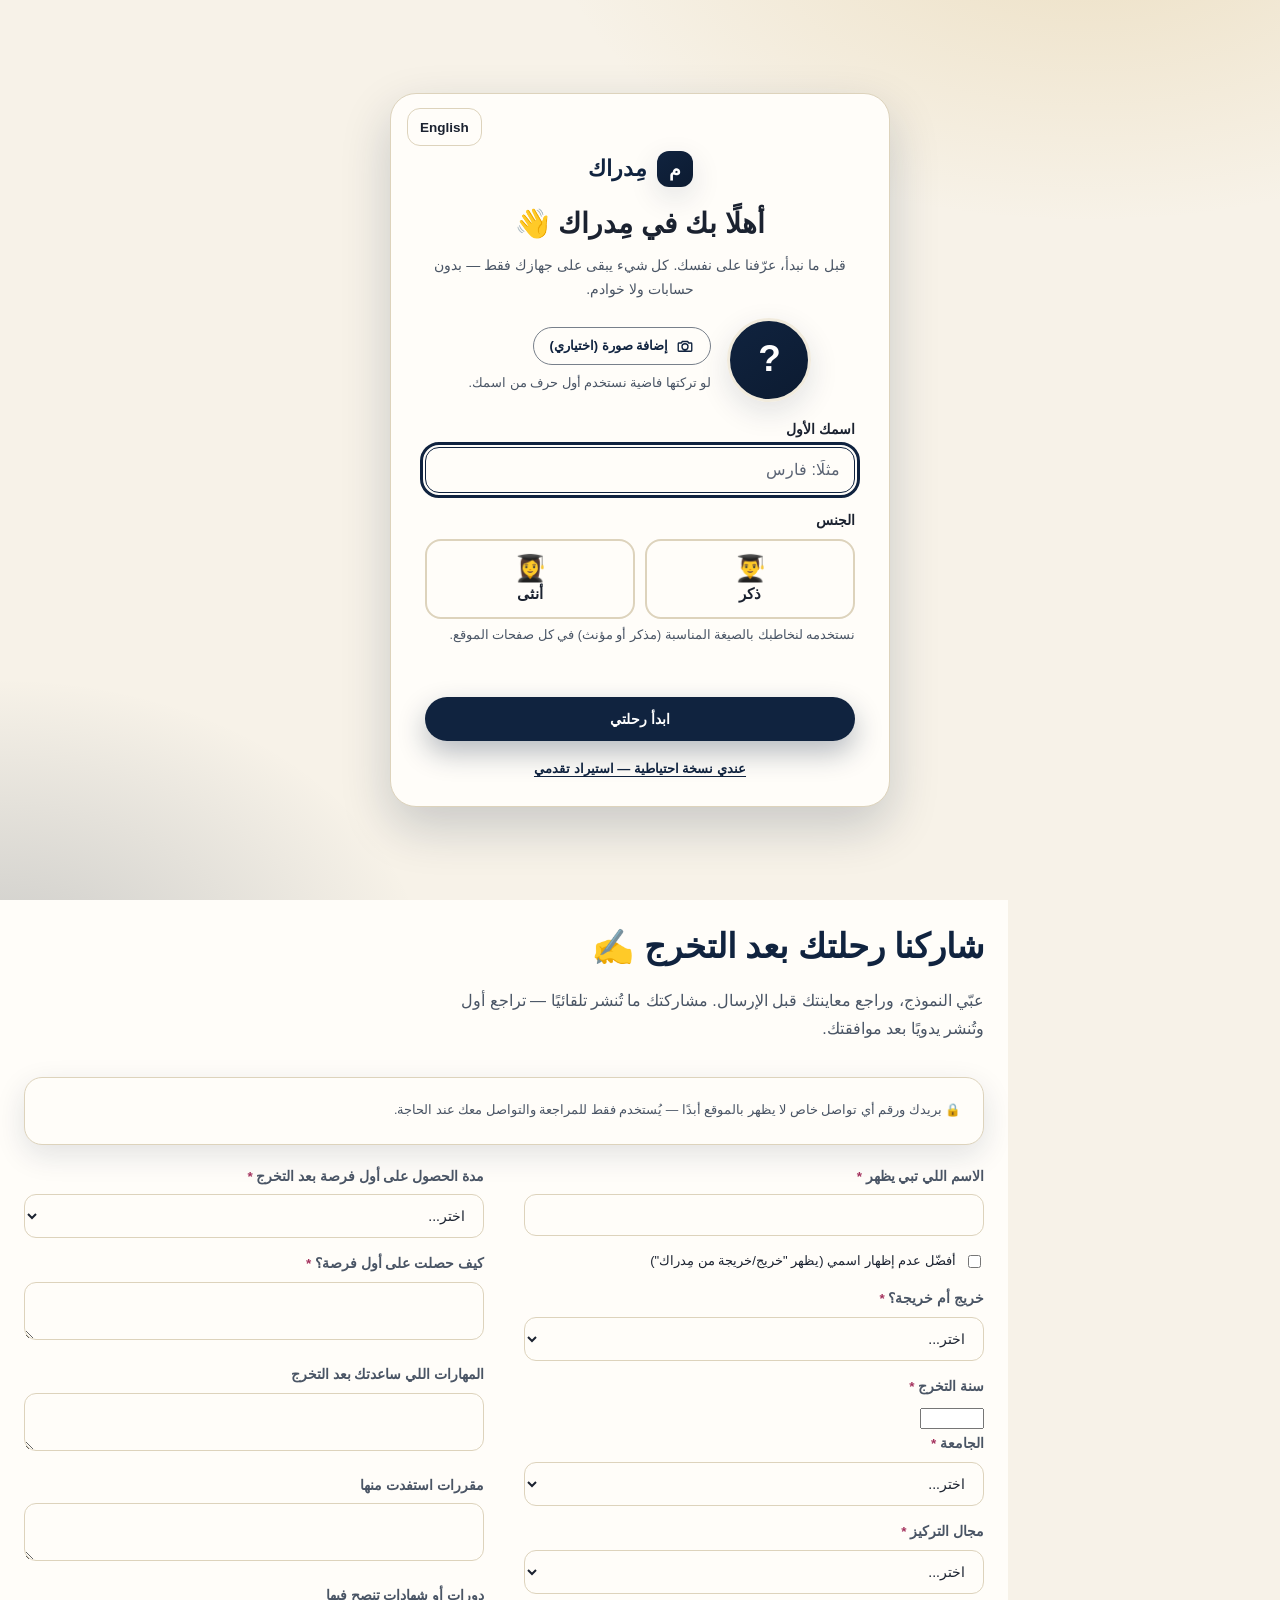
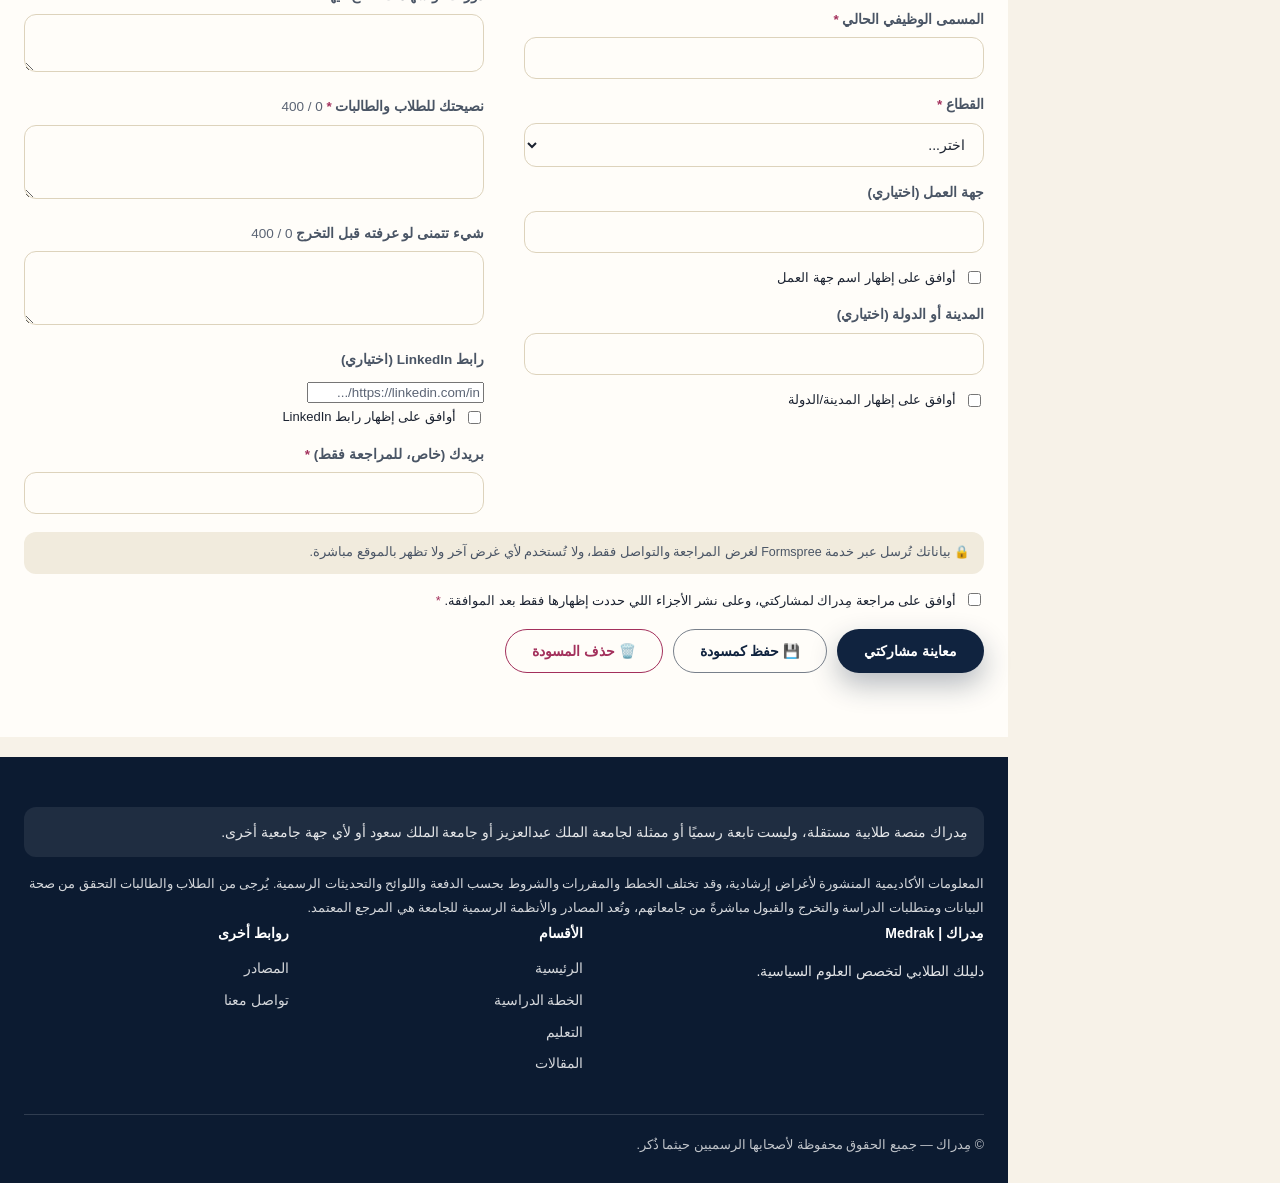
==== commit ac80fe78: "7867863" ====
--- a/alumni.html
+++ b/alumni.html
@@ -21,12 +21,20 @@
     d.setAttribute('data-gender', female ? 'female' : 'male');
     d.setAttribute('data-spotlight', g('medrak_spotlight', true) === false ? 'off' : 'on');
     d.setAttribute('lang', lang); d.setAttribute('dir', lang === 'en' ? 'ltr' : 'rtl');
+    var uni = g('medrak_university', null);
+    if (uni !== 'kau' && uni !== 'ksu' && uni !== 'none') {
+      uni = null;
+      try { var r = JSON.parse(localStorage.getItem('medrak_profile_v1') || 'null'); if (r && ((r.profile && r.profile.nickname) || r.studyPlanProgress || r.semesterTasks)) uni = 'kau'; } catch(e){}
+    }
+    var q = (location.search.match(/[?&]uni=(kau|ksu)(&|$)/) || [])[1];
+    d.setAttribute('data-uni', q || ((uni === 'kau' || uni === 'ksu') ? uni : 'none'));
   } catch(e){}
 })();
 </script>
 <link rel="stylesheet" href="assets/themes.css">
 <link rel="stylesheet" href="assets/style.css">
 <link rel="stylesheet" href="assets/shell.css">
+<link rel="stylesheet" href="assets/university.css">
 </head>
 <body style="margin:0">
 <div id="particle-field"></div>
@@ -39,6 +47,7 @@
   <button type="button" class="tb-btn icon-only nav-toggle" id="navToggle" aria-controls="sidebar" aria-expanded="false" aria-label="القائمة" data-aria-ar="القائمة" data-aria-en="Menu"><svg viewBox="0 0 24 24" fill="none" stroke="currentColor" stroke-width="1.8" stroke-linecap="round" stroke-linejoin="round" aria-hidden="true" focusable="false"><path d="M4 7h16 M4 12h16 M4 17h16"/></svg></button>
   <a class="brand" href="index.html"><span class="brand-mark" aria-hidden="true">م</span><span>مِدراك</span><small>Medrak</small></a>
   <span class="spacer"></span>
+  <button type="button" class="tb-btn" id="uniBtn" aria-haspopup="menu" aria-expanded="false" aria-controls="uniMenu" aria-label="الجامعة"><svg viewBox="0 0 24 24" fill="none" stroke="currentColor" stroke-width="1.8" stroke-linecap="round" stroke-linejoin="round" aria-hidden="true" focusable="false"><path d="M3 21h18 M5 21V10 M9.5 21V10 M14.5 21V10 M19 21V10 M12 3 3 8h18z"/></svg><span class="uni-name tb-label" id="uniName"></span><span class="uni-code" id="uniCode"></span><svg viewBox="0 0 24 24" fill="none" stroke="currentColor" stroke-width="1.8" stroke-linecap="round" stroke-linejoin="round" aria-hidden="true" focusable="false" class="chev"><path d="M6 9l6 6 6-6"/></svg></button>
   <button type="button" class="tb-btn icon-only" id="tourBtn" aria-haspopup="dialog" aria-label="جولة التعريف بمزايا الموقع" data-aria-ar="جولة التعريف بمزايا الموقع" data-aria-en="Take a tour of the site" title="جولة التعريف" data-title-ar="جولة التعريف" data-title-en="Site tour"><svg viewBox="0 0 24 24" fill="none" stroke="currentColor" stroke-width="1.8" stroke-linecap="round" stroke-linejoin="round" aria-hidden="true" focusable="false"><path d="M12 21a9 9 0 1 0 0-18 9 9 0 0 0 0 18z M12 11v5 M12 8h.01"/></svg></button>
   <button type="button" class="tb-btn" id="customizeBtn" aria-haspopup="dialog" aria-label="تخصيص صفحتي" data-aria-ar="تخصيص صفحتي" data-aria-en="Customize my page"><svg viewBox="0 0 24 24" fill="none" stroke="currentColor" stroke-width="1.8" stroke-linecap="round" stroke-linejoin="round" aria-hidden="true" focusable="false"><path d="M12 3a9 9 0 1 0 0 18c1.1 0 1.8-.9 1.5-1.9-.4-1.2.4-2.1 1.6-2.1H17a4 4 0 0 0 4-4c0-5-4-10-9-10z M7.5 11.5h.01 M10 7.5h.01 M14.5 7.5h.01"/></svg><span class="tb-label" data-ar="تخصيص صفحتي" data-en="Customize my page">تخصيص صفحتي</span></button>
   <a class="tb-btn acct-chip" id="acctChip" href="profile.html" aria-label="ملفي"><span class="avatar" id="acctAvatar"></span><span class="tb-label" id="acctName"></span></a>
@@ -120,6 +129,12 @@
               <label class="field-label">سنة التخرج <span style="color:var(--wrong-text)">*</span></label>
               <input type="number" id="af_year" min="2000" max="2026" required>
 
+              <label class="field-label">الجامعة <span style="color:var(--wrong-text)">*</span></label>
+              <select id="af_university" class="form-select" required>
+                <option value="">اختر...</option><option value="kau">جامعة الملك عبدالعزيز</option><option value="ksu">جامعة الملك سعود</option>
+              </select>
+
+              <div id="af_trackWrap">
               <label class="field-label">مجال التركيز <span style="color:var(--wrong-text)">*</span></label>
               <select id="af_track" class="form-select" required>
                 <option value="">اختر...</option>
@@ -127,6 +142,7 @@
                 <option value="ppd">السياسة العامة والتنمية</option>
                 <option value="other">عام / تخرجت قبل تحديد المسارات</option>
               </select>
+              </div>
 
               <label class="field-label">المسمى الوظيفي الحالي <span style="color:var(--wrong-text)">*</span></label>
               <input type="text" id="af_title" maxlength="80" required>
@@ -227,7 +243,8 @@
 
 <footer class="site">
   <div class="wrap">
-    <div class="foot-notice" data-ar="مِدراك منصة طلابية مستقلة وليست موقعًا رسميًا تابعًا لجامعة الملك عبدالعزيز." data-en="Medrak is an independent student platform and not an official King Abdulaziz University website.">مِدراك منصة طلابية مستقلة وليست موقعًا رسميًا تابعًا لجامعة الملك عبدالعزيز.</div>
+    <div class="foot-notice" data-ar="مِدراك منصة طلابية مستقلة، وليست تابعة رسميًا أو ممثلة لجامعة الملك عبدالعزيز أو جامعة الملك سعود أو لأي جهة جامعية أخرى." data-en="Medrak is an independent student platform and is not officially affiliated with, or representing, King Abdulaziz University, King Saud University or any other university body.">مِدراك منصة طلابية مستقلة، وليست تابعة رسميًا أو ممثلة لجامعة الملك عبدالعزيز أو جامعة الملك سعود أو لأي جهة جامعية أخرى.</div>
+    <p class="foot-notice-2" data-ar="المعلومات الأكاديمية المنشورة لأغراض إرشادية، وقد تختلف الخطط والمقررات والشروط بحسب الدفعة واللوائح والتحديثات الرسمية. يُرجى من الطلاب والطالبات التحقق من صحة البيانات ومتطلبات الدراسة والتخرج والقبول مباشرةً من جامعاتهم، وتُعد المصادر والأنظمة الرسمية للجامعة هي المرجع المعتمد." data-en="The academic information published here is for guidance only. Plans, courses and conditions may vary by cohort, regulations and official updates. Students are asked to verify data and study, graduation and admission requirements directly with their universities; the university’s official sources and systems are the authoritative reference.">المعلومات الأكاديمية المنشورة لأغراض إرشادية، وقد تختلف الخطط والمقررات والشروط بحسب الدفعة واللوائح والتحديثات الرسمية. يُرجى من الطلاب والطالبات التحقق من صحة البيانات ومتطلبات الدراسة والتخرج والقبول مباشرةً من جامعاتهم، وتُعد المصادر والأنظمة الرسمية للجامعة هي المرجع المعتمد.</p>
     <div class="foot-grid">
       <div>
         <h5>مِدراك | Medrak</h5>
@@ -255,6 +272,8 @@
 <script src="assets/store.js"></script>
 <script src="assets/common.js"></script>
 <script src="assets/shell.js"></script>
+<script src="assets/universities/registry.js"></script>
+<script src="assets/university-ui.js"></script>
 <script>
 (function(){
   const FORMSPREE_ENDPOINT = 'https://formspree.io/f/mljdrjly'; /* نفس رابط نموذجي التقييم والتواصل الموجودين مسبقًا */
@@ -328,7 +347,7 @@
      نموذج المشاركة — معاينة قبل الإرسال، حفظ مسودة، إرسال عبر Formspree
      ============================================================ */
   const DRAFT_KEY = 'alumniDraft';
-  const fields = ['af_name','af_anonymous','af_gender','af_year','af_track','af_title','af_sector','af_employer','af_employer_show','af_location','af_location_show','af_duration','af_how','af_skills','af_courses','af_certs','af_advice','af_wish','af_linkedin','af_linkedin_show','af_email','af_consent'];
+  const fields = ['af_name','af_anonymous','af_gender','af_year','af_university','af_track','af_title','af_sector','af_employer','af_employer_show','af_location','af_location_show','af_duration','af_how','af_skills','af_courses','af_certs','af_advice','af_wish','af_linkedin','af_linkedin_show','af_email','af_consent'];
 
   function getFormData(){
     const data = {};
@@ -365,13 +384,19 @@
   });
   const savedDraft = MedrakStore.get(DRAFT_KEY, null);
   if (savedDraft) setFormData(savedDraft);
+  (function(){
+    const uniSel = document.getElementById('af_university'), wrap = document.getElementById('af_trackWrap'), trk = document.getElementById('af_track');
+    function paint(){ const kau = uniSel.value === 'kau' || !uniSel.value; wrap.style.display = kau ? '' : 'none'; trk.required = kau; }
+    if (!uniSel.value && window.MedrakUniversity && MedrakUniversity.hasChosen()) uniSel.value = MedrakUniversity.saved();
+    uniSel.addEventListener('change', paint); paint();
+  })();
 
   function validateEmail(email){ return /^[^\s@]+@[^\s@]+\.[^\s@]+$/.test(email); }
   function validateUrl(url){ return !url || /^https?:\/\/.+/.test(url); }
 
   document.getElementById('af_previewBtn').addEventListener('click', function(){
     const d = getFormData();
-    const required = ['af_name','af_gender','af_year','af_track','af_title','af_sector','af_duration','af_how','af_advice','af_email'];
+    const required = ['af_name','af_gender','af_year','af_university','af_title','af_sector','af_duration','af_how','af_advice','af_email'].concat(d.af_university === 'kau' ? ['af_track'] : []);
     const missing = required.filter(id => !d[id]);
     if (missing.length > 0) { alert('في حقول مطلوبة ناقصة — راجع الحقول المعلّمة بـ *'); return; }
     if (!validateEmail(d.af_email)) { alert('تأكد إن بريدك الإلكتروني صحيح.'); return; }
@@ -381,7 +406,7 @@
     const displayName = d.af_anonymous ? (d.af_gender === 'grad_f' ? 'خريجة من مِدراك' : 'خريج من مِدراك') : d.af_name;
     const body =
       '<p><b>الاسم المعروض:</b> ' + displayName + '</p>' +
-      '<p><b>سنة التخرج:</b> ' + d.af_year + ' — <b>مجال التركيز:</b> ' + (trackLabels[d.af_track]||d.af_track) + '</p>' +
+      '<p><b>الجامعة:</b> ' + (d.af_university === 'ksu' ? 'جامعة الملك سعود' : 'جامعة الملك عبدالعزيز') + ' — <b>سنة التخرج:</b> ' + d.af_year + (d.af_university === 'kau' ? ' — <b>مجال التركيز:</b> ' + (trackLabels[d.af_track]||d.af_track) : '') + '</p>' +
       '<p><b>المسمى الوظيفي:</b> ' + d.af_title + ' — <b>القطاع:</b> ' + (sectorLabels[d.af_sector]||d.af_sector) + '</p>' +
       (d.af_employer_show && d.af_employer ? '<p><b>جهة العمل:</b> ' + d.af_employer + '</p>' : '') +
       (d.af_location_show && d.af_location ? '<p><b>الموقع:</b> ' + d.af_location + '</p>' : '') +
@@ -423,7 +448,8 @@
     payload.append('الاسم_المعروض', d.af_anonymous ? '(مجهول)' : d.af_name);
     payload.append('خريج_أم_خريجة', d.af_gender === 'grad_f' ? 'خريجة' : 'خريج');
     payload.append('سنة_التخرج', d.af_year);
-    payload.append('مجال_التركيز', trackLabels[d.af_track]||d.af_track);
+    payload.append('الجامعة', d.af_university === 'ksu' ? 'جامعة الملك سعود' : 'جامعة الملك عبدالعزيز');
+    payload.append('مجال_التركيز', d.af_university === 'kau' ? (trackLabels[d.af_track]||d.af_track) : 'غير منطبق');
     payload.append('المسمى_الوظيفي', d.af_title);
     payload.append('القطاع', sectorLabels[d.af_sector]||d.af_sector);
     if (d.af_employer) payload.append('جهة_العمل', d.af_employer + (d.af_employer_show ? ' (موافق على النشر)' : ' (لا يُنشر)'));
--- a/assets/university.css
+++ b/assets/university.css
@@ -0,0 +1,169 @@
+/* =====================================================================
+   مِدراك | university.css — اختيار الجامعة، معلومات القسم، المصادر، وخطة جامعة الملك سعود
+   الألوان كلها من المتغيرات (themes.css) فتبقى النصوص مقروءة بكل لوحة وكل وضع. الخصائص منطقية (RTL/LTR).
+   ===================================================================== */
+
+/* إظهار/إخفاء عناصر حسب الجامعة المعروضة: data-uni-only="kau" | "ksu" | "kau none" ... */
+html[data-uni="kau"]  [data-uni-only]:not([data-uni-only~="kau"]),
+html[data-uni="ksu"]  [data-uni-only]:not([data-uni-only~="ksu"]),
+html[data-uni="none"] [data-uni-only]:not([data-uni-only~="none"]) { display: none !important; }
+
+/* ---------- محوّل الجامعة بالهيدر ---------- */
+.tb-btn#uniBtn { border-color: var(--line); background: var(--surface); max-width: 260px; }
+.tb-btn#uniBtn .uni-name { white-space: nowrap; overflow: hidden; text-overflow: ellipsis; }
+.tb-btn#uniBtn .uni-code { display: none; font-weight: 800; letter-spacing: .04em; }
+.tb-btn#uniBtn .chev { width: 16px; height: 16px; opacity: .7; }
+@media (max-width: 719.98px) {
+  .tb-btn#uniBtn { width: auto; padding: 0 10px; }
+  .tb-btn#uniBtn .uni-name { display: none; }
+  .tb-btn#uniBtn .uni-code { display: inline; }
+}
+.uni-menu { position: fixed; z-index: 1500; background: var(--surface); color: var(--text); border: 1px solid var(--line); border-radius: 18px; box-shadow: var(--shadow-lg); padding: 8px; display: flex; flex-direction: column; gap: 2px; }
+.uni-menu[hidden] { display: none; }
+.uni-menu .um-title { font-size: 12px; font-weight: 800; color: var(--text-soft); padding: 8px 10px 6px; }
+.uni-menu button { display: flex; align-items: center; gap: 10px; width: 100%; text-align: start; padding: 10px; border-radius: 12px; border: 1px solid transparent; background: transparent; color: var(--text); font-family: inherit; cursor: pointer; }
+.uni-menu button:hover, .uni-menu button:focus-visible { background: var(--surface-2); border-color: var(--line); outline: none; }
+.uni-menu button[aria-checked="true"] { background: var(--surface-2); border-color: var(--purple-text); }
+.uni-menu .um-check { width: 20px; flex: none; font-weight: 800; color: var(--purple-text); text-align: center; }
+.uni-menu .um-txt { display: flex; flex-direction: column; gap: 2px; min-width: 0; }
+.uni-menu .um-txt b { font-size: 14px; }
+.uni-menu .um-txt small { font-size: 12px; color: var(--text-soft); line-height: 1.4; }
+
+/* ---------- معاينة رابط المشاركة ---------- */
+.uni-preview { position: sticky; top: var(--topbar-h); z-index: 54; display: flex; align-items: center; justify-content: space-between; gap: 12px; flex-wrap: wrap; padding: 10px clamp(12px, 2vw, 24px); background: var(--surface-2); border-bottom: 2px solid var(--purple-text); color: var(--text); font-size: 13.5px; font-weight: 700; }
+.uni-preview .up-actions { display: flex; gap: 8px; flex-wrap: wrap; }
+.uni-preview .btn { padding: 8px 16px; font-size: 12.5px; }
+
+/* ---------- بطاقات اختيار الجامعة ---------- */
+.uni-cards { display: grid; grid-template-columns: repeat(auto-fit, minmax(min(100%, 260px), 1fr)); gap: 14px; margin-bottom: 16px; }
+.uni-card { text-align: start; display: flex; flex-direction: column; gap: 10px; padding: 18px; border-radius: 22px; border: 2px solid var(--line); background: var(--surface); color: var(--text); cursor: pointer; font-family: inherit; position: relative; transition: border-color var(--dur-fast), box-shadow var(--dur-fast), transform var(--dur-fast); }
+.uni-card:hover { border-color: color-mix(in srgb, var(--purple-text) 55%, var(--line)); transform: translateY(-2px); }
+.uni-card:focus-visible { outline: 3px solid var(--focus); outline-offset: 2px; }
+.uni-card[aria-pressed="true"] { border-color: var(--purple-text); background: var(--surface-2); box-shadow: 0 0 0 4px color-mix(in srgb, var(--purple-text) 22%, transparent); }
+.uni-card .uc-top { display: flex; align-items: center; justify-content: space-between; }
+.uni-card .uc-mark { font-size: 28px; }
+.uni-card .uc-code { font-size: 12px; font-weight: 800; letter-spacing: .06em; padding: 3px 10px; border-radius: 999px; background: var(--surface-2); border: 1px solid var(--line); color: var(--text-soft); }
+.uni-card .uc-name { font-size: 20px; font-weight: 800; color: var(--text); }
+.uni-card .uc-list { list-style: none; margin: 0; padding: 0; display: flex; flex-direction: column; gap: 6px; font-size: 13.5px; color: var(--text-soft); }
+.uni-card .uc-picked { display: none; font-size: 13px; font-weight: 800; color: var(--correct-text); }
+.uni-card[aria-pressed="true"] .uc-picked { display: inline; }
+.uni-actions { display: flex; align-items: center; gap: 14px; flex-wrap: wrap; }
+.uni-hint { margin: 8px 0 0; font-size: 13px; font-weight: 700; color: var(--text-soft); min-height: 18px; }
+#medrak-root section#uniChooser { padding: 8px 0 24px; }
+.uni-chooser-card { background: linear-gradient(135deg, var(--surface-2), var(--surface)); border: 1px solid var(--line); border-radius: 28px; padding: clamp(18px, 3vw, 32px); box-shadow: var(--shadow); }
+.uni-chooser-card h2 { margin: 0 0 6px; font-size: clamp(22px, 3.4vw, 30px); color: var(--text); }
+.uni-chooser-card > p { margin: 0 0 18px; color: var(--text-soft); line-height: 1.8; }
+.uni-note { margin: 0 0 14px; padding: 8px 14px; border-radius: 12px; background: var(--surface); border: 1px dashed var(--line); font-size: 13px; font-weight: 700; color: var(--text-soft); }
+.ob-card .uni-step .uni-cards { grid-template-columns: 1fr; }
+
+/* ---------- معلومات القسم ---------- */
+.dept-h { margin: 18px 0 8px; font-size: 16px; color: var(--purple-text); }
+.dept-note { margin: 10px 0 0; font-size: 12.5px; color: var(--text-soft); line-height: 1.7; }
+.dept-warn { margin: 12px 0; padding: 10px 14px; border-radius: 14px; background: var(--surface-2); border: 1px solid var(--line); border-inline-start: 4px solid var(--yellow); font-size: 13.5px; line-height: 1.8; color: var(--text); }
+.dept-list { margin: 0; padding-inline-start: 22px; line-height: 2; color: var(--text); }
+.dept-list.chips { list-style: none; padding: 0; display: flex; flex-wrap: wrap; gap: 8px; line-height: 1.4; }
+.dept-list.chips li { padding: 7px 14px; border-radius: 999px; background: var(--surface-2); border: 1px solid var(--line); font-size: 13.5px; font-weight: 700; }
+.dept-links { display: flex; gap: 10px; flex-wrap: wrap; margin-top: 14px; align-items: center; }
+.fact-grid { display: grid; grid-template-columns: repeat(auto-fit, minmax(min(100%, 200px), 1fr)); gap: 12px; margin: 14px 0; }
+.fact { padding: 14px; border-radius: 16px; background: var(--surface-2); border: 1px solid var(--line); display: flex; flex-direction: column; gap: 4px; }
+.fact span { font-size: 12px; color: var(--text-soft); font-weight: 700; }
+.fact b { font-size: 15px; color: var(--text); line-height: 1.5; }
+.adm-block { margin: 14px 0; padding: 14px 16px; border-radius: 16px; background: var(--surface-2); border: 1px solid var(--line); }
+.adm-block h4 { margin: 0 0 6px; font-size: 15px; display: flex; align-items: center; gap: 10px; color: var(--text); }
+.adm-block p { margin: 0; font-size: 13.5px; line-height: 1.85; color: var(--text-soft); }
+.adm-n { width: 26px; height: 26px; border-radius: 50%; background: var(--purple); color: #fff; display: inline-grid; place-items: center; font-size: 13px; font-weight: 800; flex: none; }
+.acad-note { margin: 18px 0 0; padding: 12px 16px; border-radius: 14px; background: var(--surface-2); border: 1px solid var(--line); font-size: 13px; line-height: 1.8; color: var(--text-soft); }
+
+/* ---------- المصادر الرسمية ---------- */
+.src-lead { display: flex; flex-direction: column; gap: 6px; margin-bottom: 18px; }
+.src-lead p { margin: 0; color: var(--text-soft); font-size: 14.5px; line-height: 1.8; }
+.src-group { border: 1px solid var(--line); border-radius: 18px; background: var(--surface); margin-bottom: 12px; overflow: hidden; }
+.src-group > summary { cursor: pointer; padding: 14px 18px; display: flex; align-items: center; justify-content: space-between; gap: 10px; font-weight: 800; font-size: 15.5px; color: var(--text); list-style: none; }
+.src-group > summary::-webkit-details-marker { display: none; }
+.src-group > summary::after { content: '+'; font-size: 22px; color: var(--teal-deep); margin-inline-start: 10px; }
+.src-group[open] > summary::after { content: '−'; }
+.src-group > summary:focus-visible { outline: 3px solid var(--focus); outline-offset: -3px; }
+.src-count { margin-inline-start: auto; font-size: 12px; padding: 2px 10px; border-radius: 999px; background: var(--surface-2); border: 1px solid var(--line); color: var(--text-soft); }
+.src-list { list-style: none; margin: 0; padding: 0 14px 14px; display: flex; flex-direction: column; gap: 10px; }
+.src-item { display: flex; align-items: center; justify-content: space-between; gap: 12px; flex-wrap: wrap; padding: 12px 14px; border-radius: 14px; background: var(--surface-2); border: 1px solid var(--line); }
+.src-main { display: flex; flex-direction: column; gap: 3px; min-width: 0; flex: 1 1 260px; }
+.src-main b { font-size: 14px; color: var(--text); line-height: 1.5; }
+.src-meta { font-size: 12.5px; color: var(--text-soft); }
+.src-note { font-size: 12px; color: var(--text-soft); line-height: 1.6; }
+.src-ver { font-size: 12px; font-weight: 700; color: var(--text-soft); }
+.src-open { padding: 8px 16px; font-size: 12.5px; white-space: nowrap; }
+.src-disclaimer { margin-top: 14px; padding: 12px 16px; border-radius: 14px; border: 1px dashed var(--line); font-size: 13px; color: var(--text-soft); line-height: 1.8; }
+
+/* ---------- تذييل التنبيه القانوني ---------- */
+footer.site .foot-notice { text-align: start; line-height: 1.9; }
+footer.site .foot-notice-2 { margin: 8px 0 0; font-size: 12.5px; line-height: 1.9; color: rgba(255,255,255,0.82); }
+
+/* ---------- الخطة الدراسية: لافتة الجامعة + الحالة ---------- */
+.plan-uni-banner { display: flex; align-items: center; justify-content: space-between; gap: 12px; flex-wrap: wrap; padding: 12px 18px; border-radius: 18px; background: var(--surface); border: 1px solid var(--line); margin-bottom: 14px; }
+.plan-uni-banner .pub-name { font-weight: 800; font-size: 15px; display: flex; align-items: center; gap: 8px; }
+.plan-uni-banner .pub-tag { font-size: 12px; font-weight: 800; padding: 3px 12px; border-radius: 999px; background: var(--purple); color: #fff; }
+.plan-uni-banner .pub-acts { display: flex; gap: 8px; flex-wrap: wrap; }
+.plan-uni-banner .btn { padding: 7px 14px; font-size: 12.5px; }
+.plan-gate { text-align: center; }
+.plan-gate .uni-cards { max-width: 720px; margin-inline: auto; text-align: start; }
+
+/* ---------- خطة جامعة الملك سعود ---------- */
+.ksu-status { padding: 14px 18px; border-radius: 18px; background: var(--surface-2); border: 1px solid var(--line); border-inline-start: 5px solid var(--yellow); margin-bottom: 16px; font-size: 14px; line-height: 1.9; color: var(--text); }
+.ksu-status b { color: var(--text); }
+.ksu-status details { margin-top: 8px; }
+.ksu-status summary { cursor: pointer; font-weight: 800; color: var(--purple-text); }
+.ksu-status ol { margin: 10px 0 0; padding-inline-start: 22px; color: var(--text-soft); font-size: 13px; line-height: 1.9; }
+.ksu-curr { display: flex; align-items: center; gap: 10px; flex-wrap: wrap; margin-bottom: 14px; font-size: 13px; color: var(--text-soft); }
+.ksu-curr b { color: var(--text); }
+.ksu-curr .tag { padding: 3px 12px; border-radius: 999px; border: 1px solid var(--yellow); background: var(--surface-2); color: var(--text); font-weight: 800; font-size: 12px; }
+.ksu-summary { display: grid; grid-template-columns: repeat(auto-fit, minmax(min(100%, 170px), 1fr)); gap: 12px; margin-bottom: 14px; }
+.ksu-summary .box { padding: 14px; border-radius: 16px; background: var(--surface); border: 1px solid var(--line); display: flex; flex-direction: column; gap: 4px; }
+.ksu-summary .box span { font-size: 12px; font-weight: 700; color: var(--text-soft); }
+.ksu-summary .box b { font-size: 22px; color: var(--text); }
+.ksu-summary .box small { font-size: 11.5px; color: var(--text-soft); line-height: 1.5; }
+.ksu-bar { background: var(--surface-2); border-radius: 999px; height: 12px; overflow: hidden; border: 1px solid var(--line); }
+.ksu-bar > i { display: block; height: 100%; background: linear-gradient(90deg, var(--purple), var(--teal)); transition: width .3s var(--ease); }
+.ksu-lock { margin: 10px 0 0; font-size: 12.5px; color: var(--text-soft); line-height: 1.8; }
+.ksu-levels { display: grid; grid-template-columns: repeat(auto-fit, minmax(min(100%, 330px), 1fr)); gap: 14px; margin-top: 14px; }
+.ksu-level { background: var(--surface); border: 1px solid var(--line); border-radius: 20px; padding: 16px; }
+.ksu-level h4 { margin: 0 0 4px; font-size: 15.5px; color: var(--text); display: flex; justify-content: space-between; gap: 8px; align-items: baseline; }
+.ksu-level h4 small { font-size: 12px; color: var(--text-soft); font-weight: 700; }
+.ksu-level .lv-note { margin: 0 0 8px; font-size: 12px; color: var(--text-soft); }
+.krow { display: flex; align-items: center; gap: 10px; padding: 9px 10px; border-radius: 12px; border: 1px solid transparent; flex-wrap: wrap; }
+.krow + .krow { border-top: 1px dashed var(--line); }
+.krow:hover { background: var(--surface-2); }
+.krow .k-name { flex: 1 1 150px; min-width: 0; text-align: start; background: none; border: 0; padding: 0; font-family: inherit; font-size: 13.5px; font-weight: 700; color: var(--text); cursor: pointer; line-height: 1.5; }
+.krow .k-name:hover { text-decoration: underline; text-underline-offset: 3px; }
+.krow .k-name:focus-visible { outline: 3px solid var(--focus); outline-offset: 2px; border-radius: 6px; }
+.krow .k-meta { font-size: 12px; color: var(--text-soft); white-space: nowrap; }
+.krow .k-badge { font-size: 11px; font-weight: 800; padding: 2px 9px; border-radius: 999px; border: 1px solid var(--line); background: var(--surface-2); color: var(--text-soft); white-space: nowrap; }
+.krow .k-badge.req { border-color: var(--purple-text); color: var(--purple-text); }
+.krow select.k-state { width: auto; min-width: 104px; padding: 6px 10px; margin: 0; font-size: 12.5px; font-weight: 700; border-radius: 10px; }
+.krow[data-state="done"] { background: color-mix(in srgb, var(--correct-bg) 70%, var(--surface)); }
+.krow[data-state="current"] { background: color-mix(in srgb, var(--surface-2) 80%, var(--yellow) 12%); }
+.krow[data-state="planned"] { background: var(--surface-2); border-color: var(--line); }
+.krow .k-warn { flex: 1 0 100%; font-size: 11.5px; color: var(--wrong-text); }
+.krow .k-dup { flex: 1 0 100%; font-size: 11.5px; color: var(--text-soft); }
+.ksu-elective { margin-top: 14px; background: var(--surface); border: 1px solid var(--line); border-radius: 20px; padding: 16px; }
+.ksu-elective h4 { margin: 0 0 4px; font-size: 15.5px; color: var(--text); }
+.ksu-elective .el-count { margin: 4px 0 10px; font-size: 13px; font-weight: 700; color: var(--text-soft); }
+.ksu-elective .el-over { color: var(--yellow); }
+.ksu-legend { display: flex; gap: 14px; flex-wrap: wrap; font-size: 12px; color: var(--text-soft); margin: 4px 0 12px; }
+.ksu-legend span::before { content: ''; display: inline-block; width: 10px; height: 10px; border-radius: 3px; margin-inline-end: 6px; vertical-align: -1px; border: 1px solid var(--line); }
+.ksu-legend .l-done::before { background: var(--correct-bg); }
+.ksu-legend .l-current::before { background: var(--yellow); }
+.ksu-legend .l-planned::before { background: var(--surface-2); border-style: dashed; }
+.ksu-next { margin-top: 14px; padding: 12px 16px; border-radius: 16px; background: var(--surface-2); border: 1px dashed var(--line); font-size: 13.5px; color: var(--text); }
+#courseModal .modal-box .m-note { font-size: 12.5px; color: var(--text-soft); line-height: 1.8; margin: 8px 0; }
+#courseModal .modal-box .m-link { font-size: 13px; }
+
+/* نافذة التخصيص: أزرار الجامعة قد تلتف على الجوال */
+.seg.seg-wrap { flex-wrap: wrap; border-radius: 22px; justify-content: center; }
+.seg.seg-wrap button { padding: 8px 14px; }
+.ob-uni-wrap .ob-inner { padding-top: 22px; }
+.ksu-search { width: 100%; margin: 0 0 12px; }
+
+/* أزرار فوق خلفيات ملوّنة دائمة (بطاقة الهيرو): أبيض بنص داكن — مقروء بكل لوحة ووضع */
+.btn.btn-light, #medrak-root .btn.btn-light { background: #fff; color: #10233F; border: 2px solid #fff; font-weight: 800; box-shadow: none; }
+#medrak-root .btn.btn-light:hover { background: #F2F5FA; }
+.hero-card .uni-none-stat span { color: #fff; font-size: 14.5px; line-height: 1.8; }
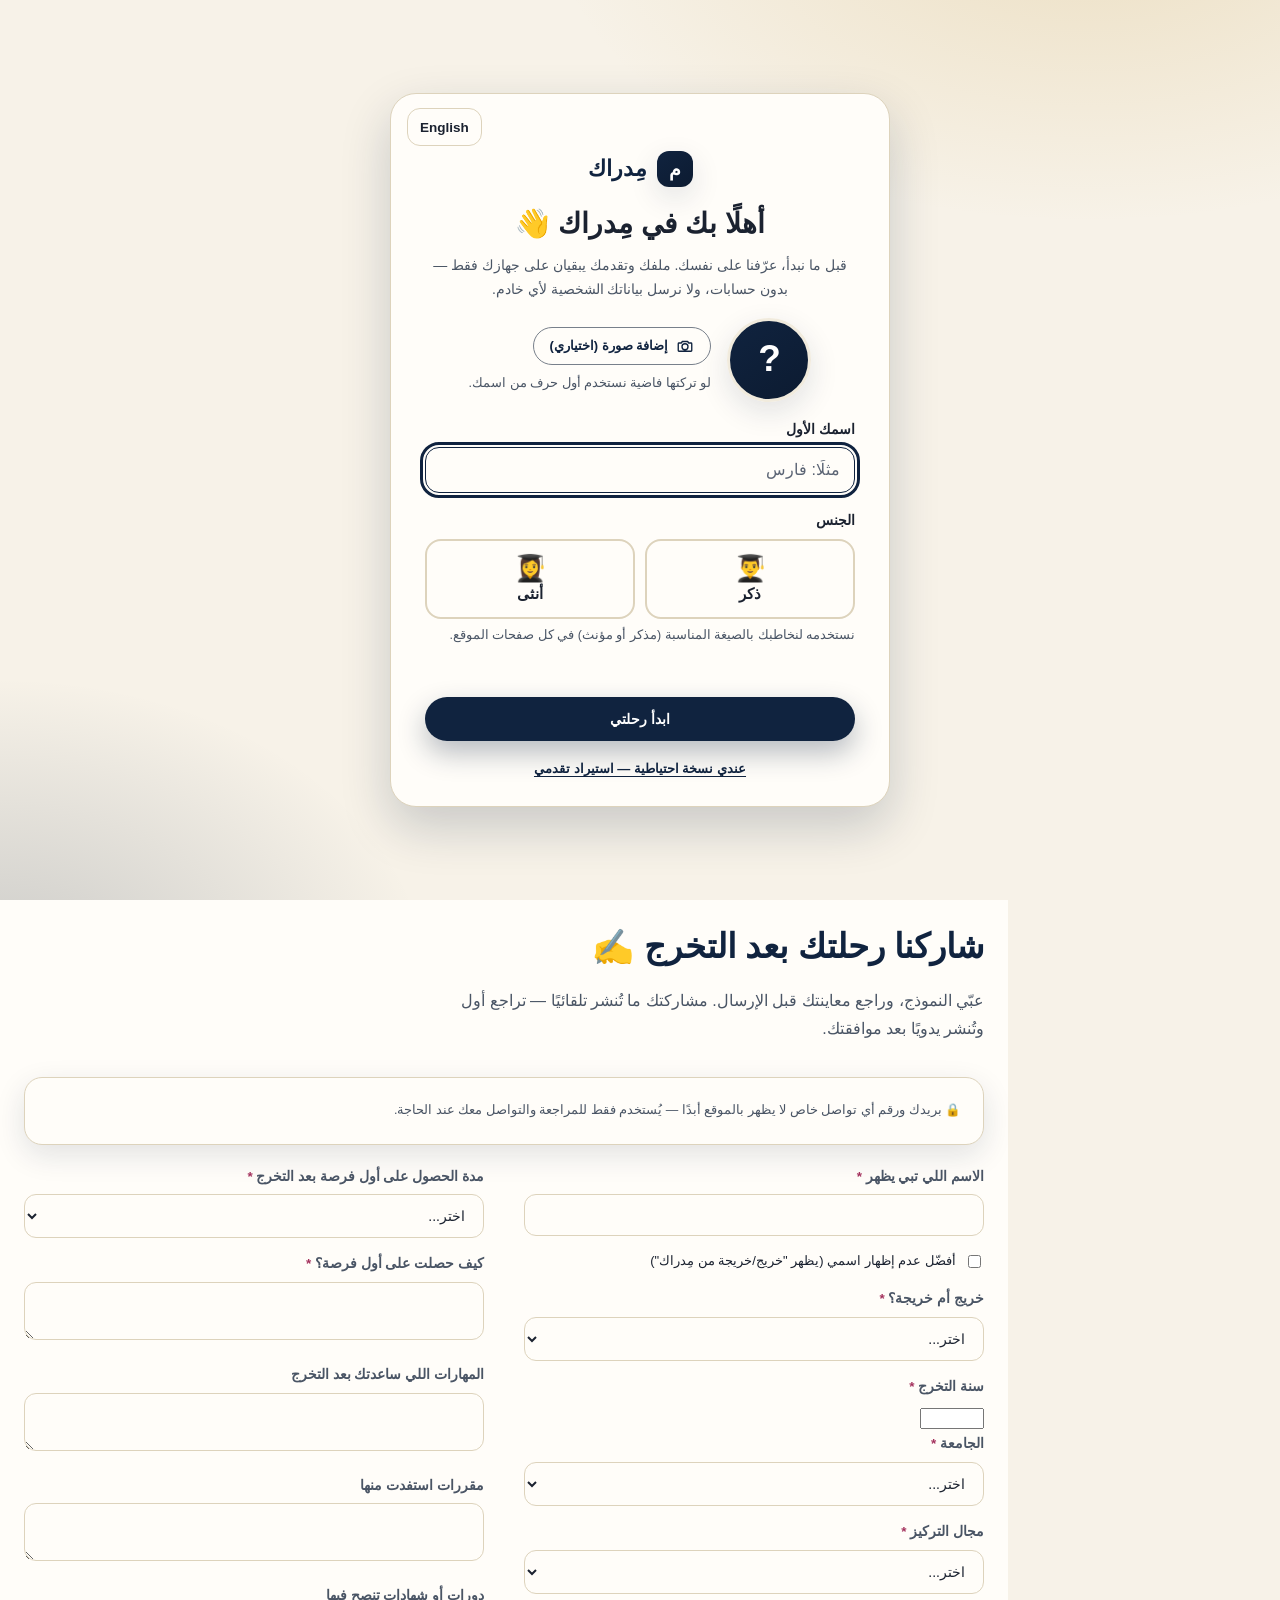
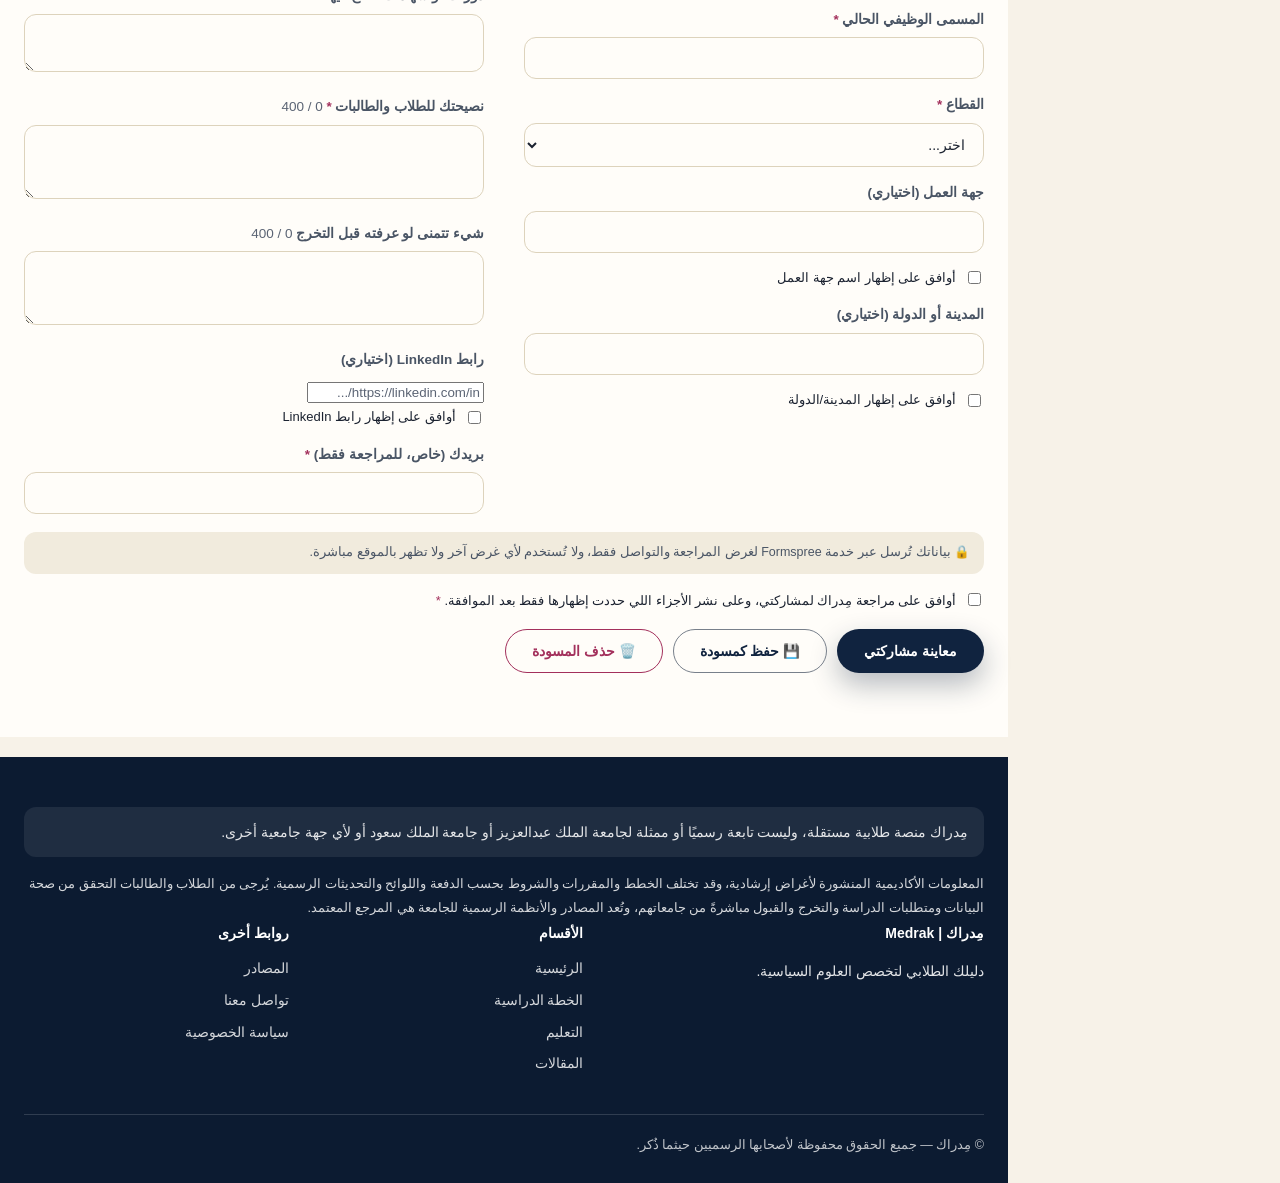
==== commit db140855: "14200" ====
--- a/alumni.html
+++ b/alumni.html
@@ -52,14 +52,14 @@
   <button type="button" class="tb-btn" id="customizeBtn" aria-haspopup="dialog" aria-label="تخصيص صفحتي" data-aria-ar="تخصيص صفحتي" data-aria-en="Customize my page"><svg viewBox="0 0 24 24" fill="none" stroke="currentColor" stroke-width="1.8" stroke-linecap="round" stroke-linejoin="round" aria-hidden="true" focusable="false"><path d="M12 3a9 9 0 1 0 0 18c1.1 0 1.8-.9 1.5-1.9-.4-1.2.4-2.1 1.6-2.1H17a4 4 0 0 0 4-4c0-5-4-10-9-10z M7.5 11.5h.01 M10 7.5h.01 M14.5 7.5h.01"/></svg><span class="tb-label" data-ar="تخصيص صفحتي" data-en="Customize my page">تخصيص صفحتي</span></button>
   <a class="tb-btn acct-chip" id="acctChip" href="profile.html" aria-label="ملفي"><span class="avatar" id="acctAvatar"></span><span class="tb-label" id="acctName"></span></a>
 </header>
-<nav class="topnav no-print" aria-label="التنقل العلوي" data-aria-ar="التنقل العلوي" data-aria-en="Top navigation"><a  href="index.html" data-page="index.html" aria-label="الرئيسية" data-aria-ar="الرئيسية" data-aria-en="Home" title="الرئيسية" data-title-ar="الرئيسية" data-title-en="Home"><svg viewBox="0 0 24 24" fill="none" stroke="currentColor" stroke-width="1.8" stroke-linecap="round" stroke-linejoin="round" aria-hidden="true" focusable="false"><path d="M3 10.5 12 3l9 7.5V20a1 1 0 0 1-1 1h-5v-6H9v6H4a1 1 0 0 1-1-1z"/></svg><span class="tn-label" data-ar="الرئيسية" data-en="Home">الرئيسية</span></a><a  href="index.html#kau" data-page="index.html" data-hash="#kau" aria-label="عن القسم" data-aria-ar="عن القسم" data-aria-en="The department" title="عن القسم" data-title-ar="عن القسم" data-title-en="The department"><svg viewBox="0 0 24 24" fill="none" stroke="currentColor" stroke-width="1.8" stroke-linecap="round" stroke-linejoin="round" aria-hidden="true" focusable="false"><path d="M3 21h18 M5 21V10 M9.5 21V10 M14.5 21V10 M19 21V10 M12 3 3 8h18z"/></svg><span class="tn-label" data-ar="عن القسم" data-en="The department">عن القسم</span></a><a  href="study-plan.html" data-page="study-plan.html" aria-label="الخطة الدراسية" data-aria-ar="الخطة الدراسية" data-aria-en="Study plan" title="الخطة الدراسية" data-title-ar="الخطة الدراسية" data-title-en="Study plan"><svg viewBox="0 0 24 24" fill="none" stroke="currentColor" stroke-width="1.8" stroke-linecap="round" stroke-linejoin="round" aria-hidden="true" focusable="false"><path d="M7 3v4 M17 3v4 M4 8h16 M5 5h14a1 1 0 0 1 1 1v13a1 1 0 0 1-1 1H5a1 1 0 0 1-1-1V6a1 1 0 0 1 1-1z"/></svg><span class="tn-label" data-ar="الخطة الدراسية" data-en="Study plan">الخطة الدراسية</span></a><a  href="education.html" data-page="education.html" aria-label="التعليم" data-aria-ar="التعليم" data-aria-en="Learning" title="التعليم" data-title-ar="التعليم" data-title-en="Learning"><svg viewBox="0 0 24 24" fill="none" stroke="currentColor" stroke-width="1.8" stroke-linecap="round" stroke-linejoin="round" aria-hidden="true" focusable="false"><path d="M12 6.5C10.5 5 8 4.5 4 4.5v13c4 0 6.5.5 8 2 1.5-1.5 4-2 8-2v-13c-4 0-6.5.5-8 2z M12 6.5v13"/></svg><span class="tn-label" data-ar="التعليم" data-en="Learning">التعليم</span></a><a  href="articles.html" data-page="articles.html" aria-label="المقالات" data-aria-ar="المقالات" data-aria-en="Articles" title="المقالات" data-title-ar="المقالات" data-title-en="Articles"><svg viewBox="0 0 24 24" fill="none" stroke="currentColor" stroke-width="1.8" stroke-linecap="round" stroke-linejoin="round" aria-hidden="true" focusable="false"><path d="M14 3H6a1 1 0 0 0-1 1v16a1 1 0 0 0 1 1h12a1 1 0 0 0 1-1V8z M14 3v5h5 M9 13h6 M9 17h6"/></svg><span class="tn-label" data-ar="المقالات" data-en="Articles">المقالات</span></a><a  href="decision-lab.html" data-page="decision-lab.html" aria-label="مختبر القرار" data-aria-ar="مختبر القرار" data-aria-en="Decision lab" title="مختبر القرار" data-title-ar="مختبر القرار" data-title-en="Decision lab"><svg viewBox="0 0 24 24" fill="none" stroke="currentColor" stroke-width="1.8" stroke-linecap="round" stroke-linejoin="round" aria-hidden="true" focusable="false"><path d="M12 21a9 9 0 1 0 0-18 9 9 0 0 0 0 18z M15.5 8.5 13.5 13.5 8.5 15.5 10.5 10.5z"/></svg><span class="tn-label" data-ar="مختبر القرار" data-en="Decision lab">مختبر القرار</span></a><a  href="communication.html" data-page="communication.html" aria-label="التواصل والتفاوض" data-aria-ar="التواصل والتفاوض" data-aria-en="Communication &amp; negotiation" title="التواصل والتفاوض" data-title-ar="التواصل والتفاوض" data-title-en="Communication &amp; negotiation"><svg viewBox="0 0 24 24" fill="none" stroke="currentColor" stroke-width="1.8" stroke-linecap="round" stroke-linejoin="round" aria-hidden="true" focusable="false"><path d="M21 12a8 8 0 0 1-11.5 7.2L4 20l1.1-4.3A8 8 0 1 1 21 12z"/></svg><span class="tn-label" data-ar="التواصل والتفاوض" data-en="Communication &amp; negotiation">التواصل والتفاوض</span></a><a  href="research-lab.html" data-page="research-lab.html" aria-label="البحث والتحليل" data-aria-ar="البحث والتحليل" data-aria-en="Research &amp; analysis" title="البحث والتحليل" data-title-ar="البحث والتحليل" data-title-en="Research &amp; analysis"><svg viewBox="0 0 24 24" fill="none" stroke="currentColor" stroke-width="1.8" stroke-linecap="round" stroke-linejoin="round" aria-hidden="true" focusable="false"><path d="M9 3h6 M10 3v6L4.5 19a1.5 1.5 0 0 0 1.3 2.2h12.4a1.5 1.5 0 0 0 1.3-2.2L14 9V3 M7.5 15h9"/></svg><span class="tn-label" data-ar="البحث والتحليل" data-en="Research &amp; analysis">البحث والتحليل</span></a><a  href="world-institutions.html" data-page="world-institutions.html" aria-label="العالم والمؤسسات" data-aria-ar="العالم والمؤسسات" data-aria-en="World &amp; institutions" title="العالم والمؤسسات" data-title-ar="العالم والمؤسسات" data-title-en="World &amp; institutions"><svg viewBox="0 0 24 24" fill="none" stroke="currentColor" stroke-width="1.8" stroke-linecap="round" stroke-linejoin="round" aria-hidden="true" focusable="false"><path d="M12 21a9 9 0 1 0 0-18 9 9 0 0 0 0 18z M3 12h18 M12 3c2.5 2.7 3.8 5.7 3.8 9s-1.3 6.3-3.8 9c-2.5-2.7-3.8-5.7-3.8-9S9.5 5.7 12 3z"/></svg><span class="tn-label" data-ar="العالم والمؤسسات" data-en="World &amp; institutions">العالم والمؤسسات</span></a><a  href="media-literacy.html" data-page="media-literacy.html" aria-label="الوعي المعلوماتي" data-aria-ar="الوعي المعلوماتي" data-aria-en="Media literacy" title="الوعي المعلوماتي" data-title-ar="الوعي المعلوماتي" data-title-en="Media literacy"><svg viewBox="0 0 24 24" fill="none" stroke="currentColor" stroke-width="1.8" stroke-linecap="round" stroke-linejoin="round" aria-hidden="true" focusable="false"><path d="M12 3 4 6v6c0 4.4 3.4 8.3 8 9 4.6-.7 8-4.6 8-9V6z M9 12l2 2 4-4"/></svg><span class="tn-label" data-ar="الوعي المعلوماتي" data-en="Media literacy">الوعي المعلوماتي</span></a><a  href="career.html" data-page="career.html" aria-label="مستقبلك المهني" data-aria-ar="مستقبلك المهني" data-aria-en="Your career" title="مستقبلك المهني" data-title-ar="مستقبلك المهني" data-title-en="Your career"><svg viewBox="0 0 24 24" fill="none" stroke="currentColor" stroke-width="1.8" stroke-linecap="round" stroke-linejoin="round" aria-hidden="true" focusable="false"><path d="M4 8h16a1 1 0 0 1 1 1v10a1 1 0 0 1-1 1H4a1 1 0 0 1-1-1V9a1 1 0 0 1 1-1z M9 8V5a1 1 0 0 1 1-1h4a1 1 0 0 1 1 1v3 M3 13h18"/></svg><span class="tn-label" data-ar="مستقبلك المهني" data-en="Your career">مستقبلك المهني</span></a><a  href="alumni.html" data-page="alumni.html" aria-label="خريجو مِدراك" data-aria-ar="خريجو مِدراك" data-aria-en="Medrak alumni" title="خريجو مِدراك" data-title-ar="خريجو مِدراك" data-title-en="Medrak alumni"><svg viewBox="0 0 24 24" fill="none" stroke="currentColor" stroke-width="1.8" stroke-linecap="round" stroke-linejoin="round" aria-hidden="true" focusable="false"><path d="M2 9l10-5 10 5-10 5z M6 11.5V16c0 1.2 2.7 3 6 3s6-1.8 6-3v-4.5 M22 9v6"/></svg><span class="tn-label" data-ar="خريجو مِدراك" data-en="Medrak alumni">خريجو مِدراك</span></a><a  href="profile.html" data-page="profile.html" aria-label="ملفي في مِدراك" data-aria-ar="ملفي في مِدراك" data-aria-en="My profile" title="ملفي في مِدراك" data-title-ar="ملفي في مِدراك" data-title-en="My profile"><svg viewBox="0 0 24 24" fill="none" stroke="currentColor" stroke-width="1.8" stroke-linecap="round" stroke-linejoin="round" aria-hidden="true" focusable="false"><path d="M12 12a4 4 0 1 0 0-8 4 4 0 0 0 0 8z M4 21a8 8 0 0 1 16 0"/></svg><span class="tn-label" data-ar="ملفي في مِدراك" data-en="My profile">ملفي في مِدراك</span></a><a  href="index.html#faq" data-page="index.html" data-hash="#faq" aria-label="الأسئلة الشائعة" data-aria-ar="الأسئلة الشائعة" data-aria-en="FAQ" title="الأسئلة الشائعة" data-title-ar="الأسئلة الشائعة" data-title-en="FAQ"><svg viewBox="0 0 24 24" fill="none" stroke="currentColor" stroke-width="1.8" stroke-linecap="round" stroke-linejoin="round" aria-hidden="true" focusable="false"><path d="M12 21a9 9 0 1 0 0-18 9 9 0 0 0 0 18z M9.5 9.5a2.5 2.5 0 1 1 3.5 2.3c-.7.4-1 1-1 1.7 M12 17h.01"/></svg><span class="tn-label" data-ar="الأسئلة الشائعة" data-en="FAQ">الأسئلة الشائعة</span></a><a  href="index.html#contact" data-page="index.html" data-hash="#contact" aria-label="تواصل معنا" data-aria-ar="تواصل معنا" data-aria-en="Contact us" title="تواصل معنا" data-title-ar="تواصل معنا" data-title-en="Contact us"><svg viewBox="0 0 24 24" fill="none" stroke="currentColor" stroke-width="1.8" stroke-linecap="round" stroke-linejoin="round" aria-hidden="true" focusable="false"><path d="M4 5h16a1 1 0 0 1 1 1v12a1 1 0 0 1-1 1H4a1 1 0 0 1-1-1V6a1 1 0 0 1 1-1z M3 7l9 6 9-6"/></svg><span class="tn-label" data-ar="تواصل معنا" data-en="Contact us">تواصل معنا</span></a></nav>
+<nav class="topnav no-print" aria-label="التنقل العلوي" data-aria-ar="التنقل العلوي" data-aria-en="Top navigation"><a  href="index.html" data-page="index.html" aria-label="الرئيسية" data-aria-ar="الرئيسية" data-aria-en="Home" title="الرئيسية" data-title-ar="الرئيسية" data-title-en="Home"><svg viewBox="0 0 24 24" fill="none" stroke="currentColor" stroke-width="1.8" stroke-linecap="round" stroke-linejoin="round" aria-hidden="true" focusable="false"><path d="M3 10.5 12 3l9 7.5V20a1 1 0 0 1-1 1h-5v-6H9v6H4a1 1 0 0 1-1-1z"/></svg><span class="tn-label" data-ar="الرئيسية" data-en="Home">الرئيسية</span></a><a  href="index.html#kau" data-page="index.html" data-hash="#kau" aria-label="عن القسم" data-aria-ar="عن القسم" data-aria-en="The department" title="عن القسم" data-title-ar="عن القسم" data-title-en="The department"><svg viewBox="0 0 24 24" fill="none" stroke="currentColor" stroke-width="1.8" stroke-linecap="round" stroke-linejoin="round" aria-hidden="true" focusable="false"><path d="M3 21h18 M5 21V10 M9.5 21V10 M14.5 21V10 M19 21V10 M12 3 3 8h18z"/></svg><span class="tn-label" data-ar="عن القسم" data-en="The department">عن القسم</span></a><a  href="study-plan.html" data-page="study-plan.html" aria-label="الخطة الدراسية" data-aria-ar="الخطة الدراسية" data-aria-en="Study plan" title="الخطة الدراسية" data-title-ar="الخطة الدراسية" data-title-en="Study plan"><svg viewBox="0 0 24 24" fill="none" stroke="currentColor" stroke-width="1.8" stroke-linecap="round" stroke-linejoin="round" aria-hidden="true" focusable="false"><path d="M7 3v4 M17 3v4 M4 8h16 M5 5h14a1 1 0 0 1 1 1v13a1 1 0 0 1-1 1H5a1 1 0 0 1-1-1V6a1 1 0 0 1 1-1z"/></svg><span class="tn-label" data-ar="الخطة الدراسية" data-en="Study plan">الخطة الدراسية</span></a><a  href="education.html" data-page="education.html" aria-label="التعليم" data-aria-ar="التعليم" data-aria-en="Learning" title="التعليم" data-title-ar="التعليم" data-title-en="Learning"><svg viewBox="0 0 24 24" fill="none" stroke="currentColor" stroke-width="1.8" stroke-linecap="round" stroke-linejoin="round" aria-hidden="true" focusable="false"><path d="M12 6.5C10.5 5 8 4.5 4 4.5v13c4 0 6.5.5 8 2 1.5-1.5 4-2 8-2v-13c-4 0-6.5.5-8 2z M12 6.5v13"/></svg><span class="tn-label" data-ar="التعليم" data-en="Learning">التعليم</span></a><a  href="articles.html" data-page="articles.html" aria-label="المقالات" data-aria-ar="المقالات" data-aria-en="Articles" title="المقالات" data-title-ar="المقالات" data-title-en="Articles"><svg viewBox="0 0 24 24" fill="none" stroke="currentColor" stroke-width="1.8" stroke-linecap="round" stroke-linejoin="round" aria-hidden="true" focusable="false"><path d="M14 3H6a1 1 0 0 0-1 1v16a1 1 0 0 0 1 1h12a1 1 0 0 0 1-1V8z M14 3v5h5 M9 13h6 M9 17h6"/></svg><span class="tn-label" data-ar="المقالات" data-en="Articles">المقالات</span></a><a  href="decision-lab.html" data-page="decision-lab.html" aria-label="مختبر القرار" data-aria-ar="مختبر القرار" data-aria-en="Decision lab" title="مختبر القرار" data-title-ar="مختبر القرار" data-title-en="Decision lab"><svg viewBox="0 0 24 24" fill="none" stroke="currentColor" stroke-width="1.8" stroke-linecap="round" stroke-linejoin="round" aria-hidden="true" focusable="false"><path d="M12 21a9 9 0 1 0 0-18 9 9 0 0 0 0 18z M15.5 8.5 13.5 13.5 8.5 15.5 10.5 10.5z"/></svg><span class="tn-label" data-ar="مختبر القرار" data-en="Decision lab">مختبر القرار</span></a><a  href="communication.html" data-page="communication.html" aria-label="التواصل والتفاوض" data-aria-ar="التواصل والتفاوض" data-aria-en="Communication &amp; negotiation" title="التواصل والتفاوض" data-title-ar="التواصل والتفاوض" data-title-en="Communication &amp; negotiation"><svg viewBox="0 0 24 24" fill="none" stroke="currentColor" stroke-width="1.8" stroke-linecap="round" stroke-linejoin="round" aria-hidden="true" focusable="false"><path d="M21 12a8 8 0 0 1-11.5 7.2L4 20l1.1-4.3A8 8 0 1 1 21 12z"/></svg><span class="tn-label" data-ar="التواصل والتفاوض" data-en="Communication &amp; negotiation">التواصل والتفاوض</span></a><a  href="research-lab.html" data-page="research-lab.html" aria-label="البحث والتحليل" data-aria-ar="البحث والتحليل" data-aria-en="Research &amp; analysis" title="البحث والتحليل" data-title-ar="البحث والتحليل" data-title-en="Research &amp; analysis"><svg viewBox="0 0 24 24" fill="none" stroke="currentColor" stroke-width="1.8" stroke-linecap="round" stroke-linejoin="round" aria-hidden="true" focusable="false"><path d="M9 3h6 M10 3v6L4.5 19a1.5 1.5 0 0 0 1.3 2.2h12.4a1.5 1.5 0 0 0 1.3-2.2L14 9V3 M7.5 15h9"/></svg><span class="tn-label" data-ar="البحث والتحليل" data-en="Research &amp; analysis">البحث والتحليل</span></a><a  href="world-institutions.html" data-page="world-institutions.html" aria-label="العالم والمؤسسات" data-aria-ar="العالم والمؤسسات" data-aria-en="World &amp; institutions" title="العالم والمؤسسات" data-title-ar="العالم والمؤسسات" data-title-en="World &amp; institutions"><svg viewBox="0 0 24 24" fill="none" stroke="currentColor" stroke-width="1.8" stroke-linecap="round" stroke-linejoin="round" aria-hidden="true" focusable="false"><path d="M12 21a9 9 0 1 0 0-18 9 9 0 0 0 0 18z M3 12h18 M12 3c2.5 2.7 3.8 5.7 3.8 9s-1.3 6.3-3.8 9c-2.5-2.7-3.8-5.7-3.8-9S9.5 5.7 12 3z"/></svg><span class="tn-label" data-ar="العالم والمؤسسات" data-en="World &amp; institutions">العالم والمؤسسات</span></a><a  href="media-literacy.html" data-page="media-literacy.html" aria-label="الوعي المعلوماتي" data-aria-ar="الوعي المعلوماتي" data-aria-en="Media literacy" title="الوعي المعلوماتي" data-title-ar="الوعي المعلوماتي" data-title-en="Media literacy"><svg viewBox="0 0 24 24" fill="none" stroke="currentColor" stroke-width="1.8" stroke-linecap="round" stroke-linejoin="round" aria-hidden="true" focusable="false"><path d="M12 3 4 6v6c0 4.4 3.4 8.3 8 9 4.6-.7 8-4.6 8-9V6z M9 12l2 2 4-4"/></svg><span class="tn-label" data-ar="الوعي المعلوماتي" data-en="Media literacy">الوعي المعلوماتي</span></a><a  href="career.html" data-page="career.html" aria-label="مستقبلك المهني" data-aria-ar="مستقبلك المهني" data-aria-en="Your career" title="مستقبلك المهني" data-title-ar="مستقبلك المهني" data-title-en="Your career"><svg viewBox="0 0 24 24" fill="none" stroke="currentColor" stroke-width="1.8" stroke-linecap="round" stroke-linejoin="round" aria-hidden="true" focusable="false"><path d="M4 8h16a1 1 0 0 1 1 1v10a1 1 0 0 1-1 1H4a1 1 0 0 1-1-1V9a1 1 0 0 1 1-1z M9 8V5a1 1 0 0 1 1-1h4a1 1 0 0 1 1 1v3 M3 13h18"/></svg><span class="tn-label" data-ar="مستقبلك المهني" data-en="Your career">مستقبلك المهني</span></a><a  href="alumni.html" data-page="alumni.html" aria-label="خريجو مِدراك" data-aria-ar="خريجو مِدراك" data-aria-en="Medrak alumni" title="خريجو مِدراك" data-title-ar="خريجو مِدراك" data-title-en="Medrak alumni"><svg viewBox="0 0 24 24" fill="none" stroke="currentColor" stroke-width="1.8" stroke-linecap="round" stroke-linejoin="round" aria-hidden="true" focusable="false"><path d="M2 9l10-5 10 5-10 5z M6 11.5V16c0 1.2 2.7 3 6 3s6-1.8 6-3v-4.5 M22 9v6"/></svg><span class="tn-label" data-ar="خريجو مِدراك" data-en="Medrak alumni">خريجو مِدراك</span></a><a  href="profile.html" data-page="profile.html" aria-label="ملفي في مِدراك" data-aria-ar="ملفي في مِدراك" data-aria-en="My profile" title="ملفي في مِدراك" data-title-ar="ملفي في مِدراك" data-title-en="My profile"><svg viewBox="0 0 24 24" fill="none" stroke="currentColor" stroke-width="1.8" stroke-linecap="round" stroke-linejoin="round" aria-hidden="true" focusable="false"><path d="M12 12a4 4 0 1 0 0-8 4 4 0 0 0 0 8z M4 21a8 8 0 0 1 16 0"/></svg><span class="tn-label" data-ar="ملفي في مِدراك" data-en="My profile">ملفي في مِدراك</span></a><a  href="index.html#faq" data-page="index.html" data-hash="#faq" aria-label="الأسئلة الشائعة" data-aria-ar="الأسئلة الشائعة" data-aria-en="FAQ" title="الأسئلة الشائعة" data-title-ar="الأسئلة الشائعة" data-title-en="FAQ"><svg viewBox="0 0 24 24" fill="none" stroke="currentColor" stroke-width="1.8" stroke-linecap="round" stroke-linejoin="round" aria-hidden="true" focusable="false"><path d="M12 21a9 9 0 1 0 0-18 9 9 0 0 0 0 18z M9.5 9.5a2.5 2.5 0 1 1 3.5 2.3c-.7.4-1 1-1 1.7 M12 17h.01"/></svg><span class="tn-label" data-ar="الأسئلة الشائعة" data-en="FAQ">الأسئلة الشائعة</span></a><a  href="index.html#contact" data-page="index.html" data-hash="#contact" aria-label="تواصل معنا" data-aria-ar="تواصل معنا" data-aria-en="Contact us" title="تواصل معنا" data-title-ar="تواصل معنا" data-title-en="Contact us"><svg viewBox="0 0 24 24" fill="none" stroke="currentColor" stroke-width="1.8" stroke-linecap="round" stroke-linejoin="round" aria-hidden="true" focusable="false"><path d="M4 5h16a1 1 0 0 1 1 1v12a1 1 0 0 1-1 1H4a1 1 0 0 1-1-1V6a1 1 0 0 1 1-1z M3 7l9 6 9-6"/></svg><span class="tn-label" data-ar="تواصل معنا" data-en="Contact us">تواصل معنا</span></a><a  href="privacy.html" data-page="privacy.html" aria-label="سياسة الخصوصية" data-aria-ar="سياسة الخصوصية" data-aria-en="Privacy policy" title="سياسة الخصوصية" data-title-ar="سياسة الخصوصية" data-title-en="Privacy policy"><svg viewBox="0 0 24 24" fill="none" stroke="currentColor" stroke-width="1.8" stroke-linecap="round" stroke-linejoin="round" aria-hidden="true" focusable="false"><path d="M6 11h12a1 1 0 0 1 1 1v8a1 1 0 0 1-1 1H6a1 1 0 0 1-1-1v-8a1 1 0 0 1 1-1z M8 11V8a4 4 0 0 1 8 0v3"/></svg><span class="tn-label" data-ar="سياسة الخصوصية" data-en="Privacy policy">سياسة الخصوصية</span></a></nav>
 <div class="sidebar-backdrop no-print" id="sidebarBackdrop"></div>
 <nav class="sidebar no-print" id="sidebar" aria-label="التنقل الرئيسي" data-aria-ar="التنقل الرئيسي" data-aria-en="Main navigation">
   <div class="sidebar-head"><a class="brand" href="index.html"><span class="brand-mark" aria-hidden="true">م</span><span>مِدراك</span></a><button type="button" class="mk-x" id="sidebarClose" aria-label="إغلاق القائمة" data-aria-ar="إغلاق القائمة" data-aria-en="Close menu"><svg viewBox="0 0 24 24" fill="none" stroke="currentColor" stroke-width="1.8" stroke-linecap="round" stroke-linejoin="round" aria-hidden="true" focusable="false"><path d="M6 6l12 12 M18 6L6 18"/></svg></button></div>
   <div class="nav-group-title" data-ar="الأقسام" data-en="Sections">الأقسام</div>
   <a class="nav-item" href="index.html" data-page="index.html" aria-label="الرئيسية" data-aria-ar="الرئيسية" data-aria-en="Home" title="الرئيسية" data-title-ar="الرئيسية" data-title-en="Home"><svg viewBox="0 0 24 24" fill="none" stroke="currentColor" stroke-width="1.8" stroke-linecap="round" stroke-linejoin="round" aria-hidden="true" focusable="false"><path d="M3 10.5 12 3l9 7.5V20a1 1 0 0 1-1 1h-5v-6H9v6H4a1 1 0 0 1-1-1z"/></svg><span class="label" data-ar="الرئيسية" data-en="Home">الرئيسية</span></a><a class="nav-item" href="index.html#kau" data-page="index.html" data-hash="#kau" aria-label="عن القسم" data-aria-ar="عن القسم" data-aria-en="The department" title="عن القسم" data-title-ar="عن القسم" data-title-en="The department"><svg viewBox="0 0 24 24" fill="none" stroke="currentColor" stroke-width="1.8" stroke-linecap="round" stroke-linejoin="round" aria-hidden="true" focusable="false"><path d="M3 21h18 M5 21V10 M9.5 21V10 M14.5 21V10 M19 21V10 M12 3 3 8h18z"/></svg><span class="label" data-ar="عن القسم" data-en="The department">عن القسم</span></a><a class="nav-item" href="study-plan.html" data-page="study-plan.html" aria-label="الخطة الدراسية" data-aria-ar="الخطة الدراسية" data-aria-en="Study plan" title="الخطة الدراسية" data-title-ar="الخطة الدراسية" data-title-en="Study plan"><svg viewBox="0 0 24 24" fill="none" stroke="currentColor" stroke-width="1.8" stroke-linecap="round" stroke-linejoin="round" aria-hidden="true" focusable="false"><path d="M7 3v4 M17 3v4 M4 8h16 M5 5h14a1 1 0 0 1 1 1v13a1 1 0 0 1-1 1H5a1 1 0 0 1-1-1V6a1 1 0 0 1 1-1z"/></svg><span class="label" data-ar="الخطة الدراسية" data-en="Study plan">الخطة الدراسية</span></a><a class="nav-item" href="education.html" data-page="education.html" aria-label="التعليم" data-aria-ar="التعليم" data-aria-en="Learning" title="التعليم" data-title-ar="التعليم" data-title-en="Learning"><svg viewBox="0 0 24 24" fill="none" stroke="currentColor" stroke-width="1.8" stroke-linecap="round" stroke-linejoin="round" aria-hidden="true" focusable="false"><path d="M12 6.5C10.5 5 8 4.5 4 4.5v13c4 0 6.5.5 8 2 1.5-1.5 4-2 8-2v-13c-4 0-6.5.5-8 2z M12 6.5v13"/></svg><span class="label" data-ar="التعليم" data-en="Learning">التعليم</span></a><a class="nav-item" href="articles.html" data-page="articles.html" aria-label="المقالات" data-aria-ar="المقالات" data-aria-en="Articles" title="المقالات" data-title-ar="المقالات" data-title-en="Articles"><svg viewBox="0 0 24 24" fill="none" stroke="currentColor" stroke-width="1.8" stroke-linecap="round" stroke-linejoin="round" aria-hidden="true" focusable="false"><path d="M14 3H6a1 1 0 0 0-1 1v16a1 1 0 0 0 1 1h12a1 1 0 0 0 1-1V8z M14 3v5h5 M9 13h6 M9 17h6"/></svg><span class="label" data-ar="المقالات" data-en="Articles">المقالات</span></a><a class="nav-item" href="decision-lab.html" data-page="decision-lab.html" aria-label="مختبر القرار" data-aria-ar="مختبر القرار" data-aria-en="Decision lab" title="مختبر القرار" data-title-ar="مختبر القرار" data-title-en="Decision lab"><svg viewBox="0 0 24 24" fill="none" stroke="currentColor" stroke-width="1.8" stroke-linecap="round" stroke-linejoin="round" aria-hidden="true" focusable="false"><path d="M12 21a9 9 0 1 0 0-18 9 9 0 0 0 0 18z M15.5 8.5 13.5 13.5 8.5 15.5 10.5 10.5z"/></svg><span class="label" data-ar="مختبر القرار" data-en="Decision lab">مختبر القرار</span></a><a class="nav-item" href="communication.html" data-page="communication.html" aria-label="التواصل والتفاوض" data-aria-ar="التواصل والتفاوض" data-aria-en="Communication &amp; negotiation" title="التواصل والتفاوض" data-title-ar="التواصل والتفاوض" data-title-en="Communication &amp; negotiation"><svg viewBox="0 0 24 24" fill="none" stroke="currentColor" stroke-width="1.8" stroke-linecap="round" stroke-linejoin="round" aria-hidden="true" focusable="false"><path d="M21 12a8 8 0 0 1-11.5 7.2L4 20l1.1-4.3A8 8 0 1 1 21 12z"/></svg><span class="label" data-ar="التواصل والتفاوض" data-en="Communication &amp; negotiation">التواصل والتفاوض</span></a><a class="nav-item" href="research-lab.html" data-page="research-lab.html" aria-label="البحث والتحليل" data-aria-ar="البحث والتحليل" data-aria-en="Research &amp; analysis" title="البحث والتحليل" data-title-ar="البحث والتحليل" data-title-en="Research &amp; analysis"><svg viewBox="0 0 24 24" fill="none" stroke="currentColor" stroke-width="1.8" stroke-linecap="round" stroke-linejoin="round" aria-hidden="true" focusable="false"><path d="M9 3h6 M10 3v6L4.5 19a1.5 1.5 0 0 0 1.3 2.2h12.4a1.5 1.5 0 0 0 1.3-2.2L14 9V3 M7.5 15h9"/></svg><span class="label" data-ar="البحث والتحليل" data-en="Research &amp; analysis">البحث والتحليل</span></a><a class="nav-item" href="world-institutions.html" data-page="world-institutions.html" aria-label="العالم والمؤسسات" data-aria-ar="العالم والمؤسسات" data-aria-en="World &amp; institutions" title="العالم والمؤسسات" data-title-ar="العالم والمؤسسات" data-title-en="World &amp; institutions"><svg viewBox="0 0 24 24" fill="none" stroke="currentColor" stroke-width="1.8" stroke-linecap="round" stroke-linejoin="round" aria-hidden="true" focusable="false"><path d="M12 21a9 9 0 1 0 0-18 9 9 0 0 0 0 18z M3 12h18 M12 3c2.5 2.7 3.8 5.7 3.8 9s-1.3 6.3-3.8 9c-2.5-2.7-3.8-5.7-3.8-9S9.5 5.7 12 3z"/></svg><span class="label" data-ar="العالم والمؤسسات" data-en="World &amp; institutions">العالم والمؤسسات</span></a><a class="nav-item" href="media-literacy.html" data-page="media-literacy.html" aria-label="الوعي المعلوماتي" data-aria-ar="الوعي المعلوماتي" data-aria-en="Media literacy" title="الوعي المعلوماتي" data-title-ar="الوعي المعلوماتي" data-title-en="Media literacy"><svg viewBox="0 0 24 24" fill="none" stroke="currentColor" stroke-width="1.8" stroke-linecap="round" stroke-linejoin="round" aria-hidden="true" focusable="false"><path d="M12 3 4 6v6c0 4.4 3.4 8.3 8 9 4.6-.7 8-4.6 8-9V6z M9 12l2 2 4-4"/></svg><span class="label" data-ar="الوعي المعلوماتي" data-en="Media literacy">الوعي المعلوماتي</span></a><a class="nav-item" href="career.html" data-page="career.html" aria-label="مستقبلك المهني" data-aria-ar="مستقبلك المهني" data-aria-en="Your career" title="مستقبلك المهني" data-title-ar="مستقبلك المهني" data-title-en="Your career"><svg viewBox="0 0 24 24" fill="none" stroke="currentColor" stroke-width="1.8" stroke-linecap="round" stroke-linejoin="round" aria-hidden="true" focusable="false"><path d="M4 8h16a1 1 0 0 1 1 1v10a1 1 0 0 1-1 1H4a1 1 0 0 1-1-1V9a1 1 0 0 1 1-1z M9 8V5a1 1 0 0 1 1-1h4a1 1 0 0 1 1 1v3 M3 13h18"/></svg><span class="label" data-ar="مستقبلك المهني" data-en="Your career">مستقبلك المهني</span></a><a class="nav-item" href="alumni.html" data-page="alumni.html" aria-label="خريجو مِدراك" data-aria-ar="خريجو مِدراك" data-aria-en="Medrak alumni" title="خريجو مِدراك" data-title-ar="خريجو مِدراك" data-title-en="Medrak alumni"><svg viewBox="0 0 24 24" fill="none" stroke="currentColor" stroke-width="1.8" stroke-linecap="round" stroke-linejoin="round" aria-hidden="true" focusable="false"><path d="M2 9l10-5 10 5-10 5z M6 11.5V16c0 1.2 2.7 3 6 3s6-1.8 6-3v-4.5 M22 9v6"/></svg><span class="label" data-ar="خريجو مِدراك" data-en="Medrak alumni">خريجو مِدراك</span></a><a class="nav-item" href="profile.html" data-page="profile.html" aria-label="ملفي في مِدراك" data-aria-ar="ملفي في مِدراك" data-aria-en="My profile" title="ملفي في مِدراك" data-title-ar="ملفي في مِدراك" data-title-en="My profile"><svg viewBox="0 0 24 24" fill="none" stroke="currentColor" stroke-width="1.8" stroke-linecap="round" stroke-linejoin="round" aria-hidden="true" focusable="false"><path d="M12 12a4 4 0 1 0 0-8 4 4 0 0 0 0 8z M4 21a8 8 0 0 1 16 0"/></svg><span class="label" data-ar="ملفي في مِدراك" data-en="My profile">ملفي في مِدراك</span></a>
   <div class="nav-group-title" data-ar="المساعدة" data-en="Help">المساعدة</div>
-  <a class="nav-item" href="index.html#faq" data-page="index.html" data-hash="#faq" aria-label="الأسئلة الشائعة" data-aria-ar="الأسئلة الشائعة" data-aria-en="FAQ" title="الأسئلة الشائعة" data-title-ar="الأسئلة الشائعة" data-title-en="FAQ"><svg viewBox="0 0 24 24" fill="none" stroke="currentColor" stroke-width="1.8" stroke-linecap="round" stroke-linejoin="round" aria-hidden="true" focusable="false"><path d="M12 21a9 9 0 1 0 0-18 9 9 0 0 0 0 18z M9.5 9.5a2.5 2.5 0 1 1 3.5 2.3c-.7.4-1 1-1 1.7 M12 17h.01"/></svg><span class="label" data-ar="الأسئلة الشائعة" data-en="FAQ">الأسئلة الشائعة</span></a><a class="nav-item" href="index.html#contact" data-page="index.html" data-hash="#contact" aria-label="تواصل معنا" data-aria-ar="تواصل معنا" data-aria-en="Contact us" title="تواصل معنا" data-title-ar="تواصل معنا" data-title-en="Contact us"><svg viewBox="0 0 24 24" fill="none" stroke="currentColor" stroke-width="1.8" stroke-linecap="round" stroke-linejoin="round" aria-hidden="true" focusable="false"><path d="M4 5h16a1 1 0 0 1 1 1v12a1 1 0 0 1-1 1H4a1 1 0 0 1-1-1V6a1 1 0 0 1 1-1z M3 7l9 6 9-6"/></svg><span class="label" data-ar="تواصل معنا" data-en="Contact us">تواصل معنا</span></a>
+  <a class="nav-item" href="index.html#faq" data-page="index.html" data-hash="#faq" aria-label="الأسئلة الشائعة" data-aria-ar="الأسئلة الشائعة" data-aria-en="FAQ" title="الأسئلة الشائعة" data-title-ar="الأسئلة الشائعة" data-title-en="FAQ"><svg viewBox="0 0 24 24" fill="none" stroke="currentColor" stroke-width="1.8" stroke-linecap="round" stroke-linejoin="round" aria-hidden="true" focusable="false"><path d="M12 21a9 9 0 1 0 0-18 9 9 0 0 0 0 18z M9.5 9.5a2.5 2.5 0 1 1 3.5 2.3c-.7.4-1 1-1 1.7 M12 17h.01"/></svg><span class="label" data-ar="الأسئلة الشائعة" data-en="FAQ">الأسئلة الشائعة</span></a><a class="nav-item" href="index.html#contact" data-page="index.html" data-hash="#contact" aria-label="تواصل معنا" data-aria-ar="تواصل معنا" data-aria-en="Contact us" title="تواصل معنا" data-title-ar="تواصل معنا" data-title-en="Contact us"><svg viewBox="0 0 24 24" fill="none" stroke="currentColor" stroke-width="1.8" stroke-linecap="round" stroke-linejoin="round" aria-hidden="true" focusable="false"><path d="M4 5h16a1 1 0 0 1 1 1v12a1 1 0 0 1-1 1H4a1 1 0 0 1-1-1V6a1 1 0 0 1 1-1z M3 7l9 6 9-6"/></svg><span class="label" data-ar="تواصل معنا" data-en="Contact us">تواصل معنا</span></a><a class="nav-item" href="privacy.html" data-page="privacy.html" aria-label="سياسة الخصوصية" data-aria-ar="سياسة الخصوصية" data-aria-en="Privacy policy" title="سياسة الخصوصية" data-title-ar="سياسة الخصوصية" data-title-en="Privacy policy"><svg viewBox="0 0 24 24" fill="none" stroke="currentColor" stroke-width="1.8" stroke-linecap="round" stroke-linejoin="round" aria-hidden="true" focusable="false"><path d="M6 11h12a1 1 0 0 1 1 1v8a1 1 0 0 1-1 1H6a1 1 0 0 1-1-1v-8a1 1 0 0 1 1-1z M8 11V8a4 4 0 0 1 8 0v3"/></svg><span class="label" data-ar="سياسة الخصوصية" data-en="Privacy policy">سياسة الخصوصية</span></a>
 </nav>
 
 <main id="main">
@@ -261,6 +261,7 @@
         <h5 data-ar="روابط أخرى" data-en="Other Links">روابط أخرى</h5>
         <a href="index.html#sources" data-ar="المصادر" data-en="Sources">المصادر</a>
         <a href="index.html#contact" data-ar="تواصل معنا" data-en="Contact">تواصل معنا</a>
+        <a href="privacy.html" data-ar="سياسة الخصوصية" data-en="Privacy Policy">سياسة الخصوصية</a>
       </div>
     </div>
     <div class="foot-bottom" data-ar="© مِدراك — جميع الحقوق محفوظة لأصحابها الرسميين حيثما ذُكر." data-en="© Medrak — All rights reserved to their respective official owners where noted.">© مِدراك — جميع الحقوق محفوظة لأصحابها الرسميين حيثما ذُكر.</div>
